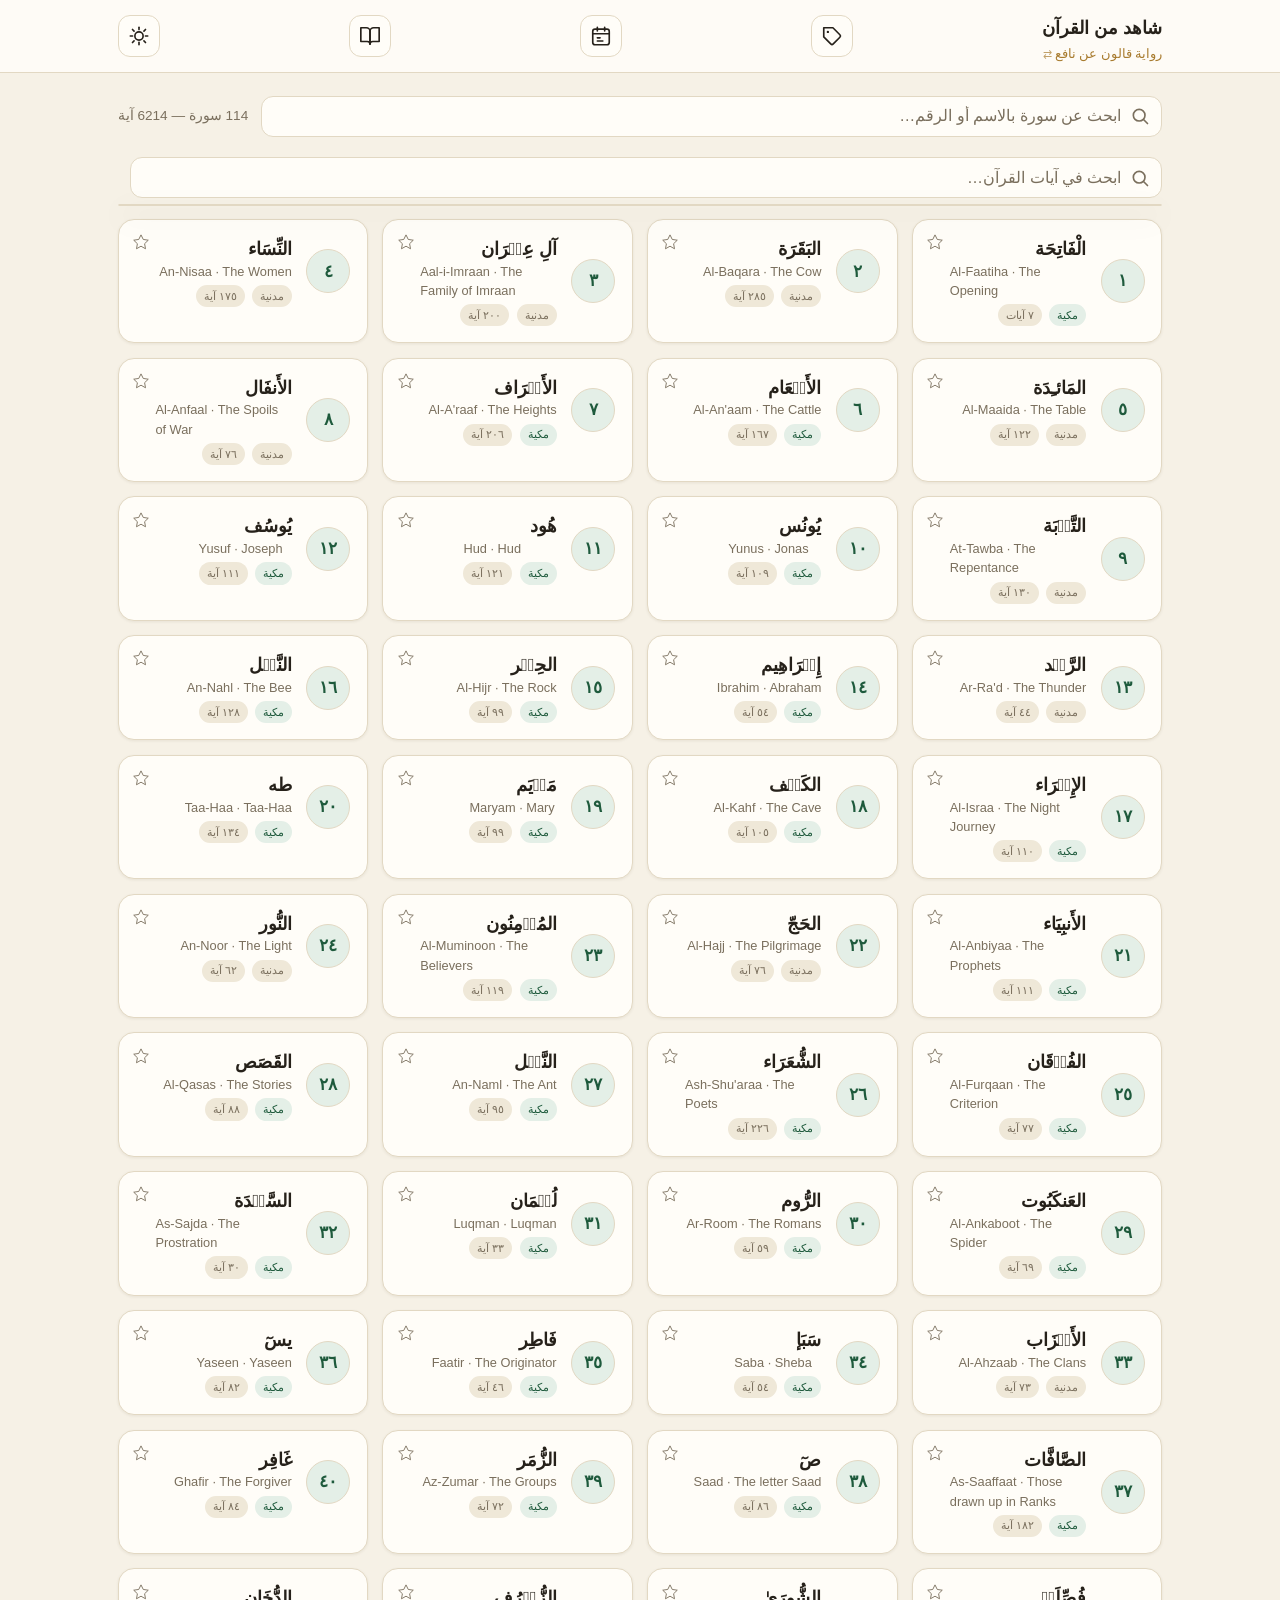
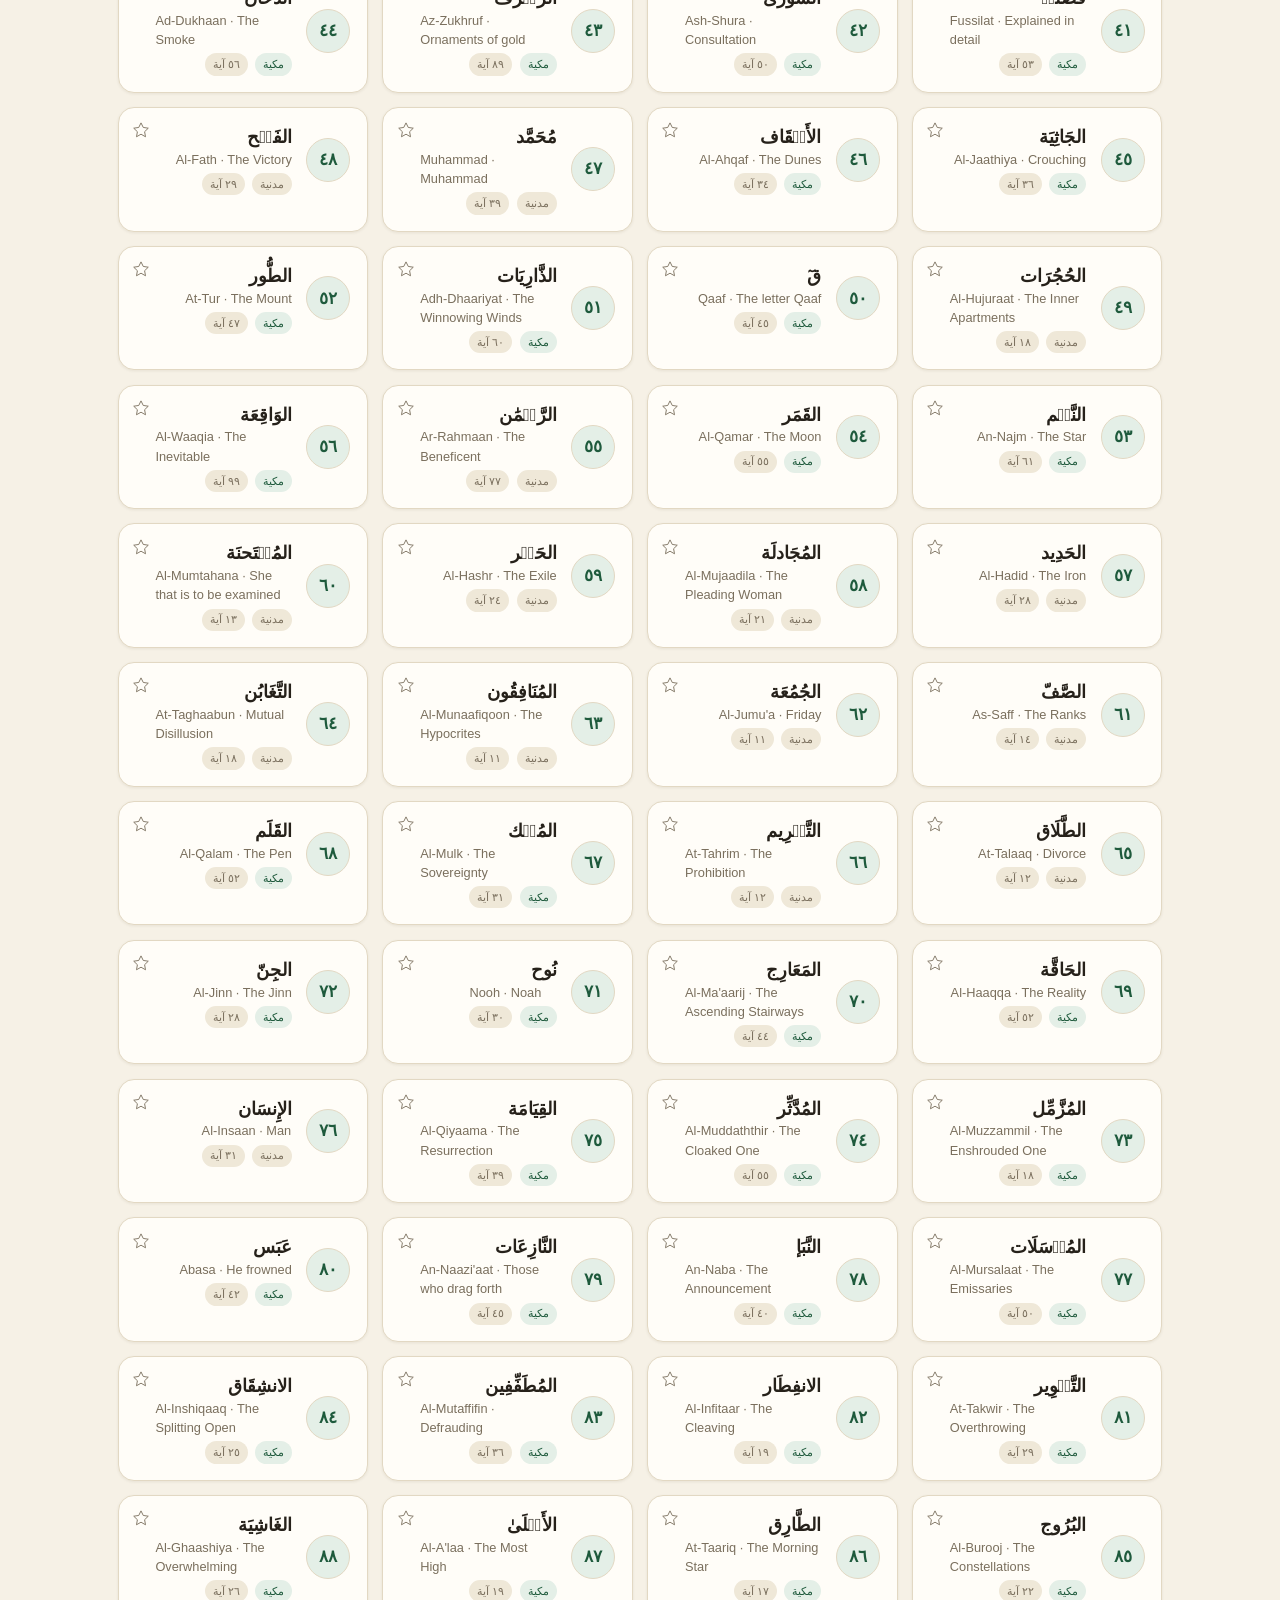
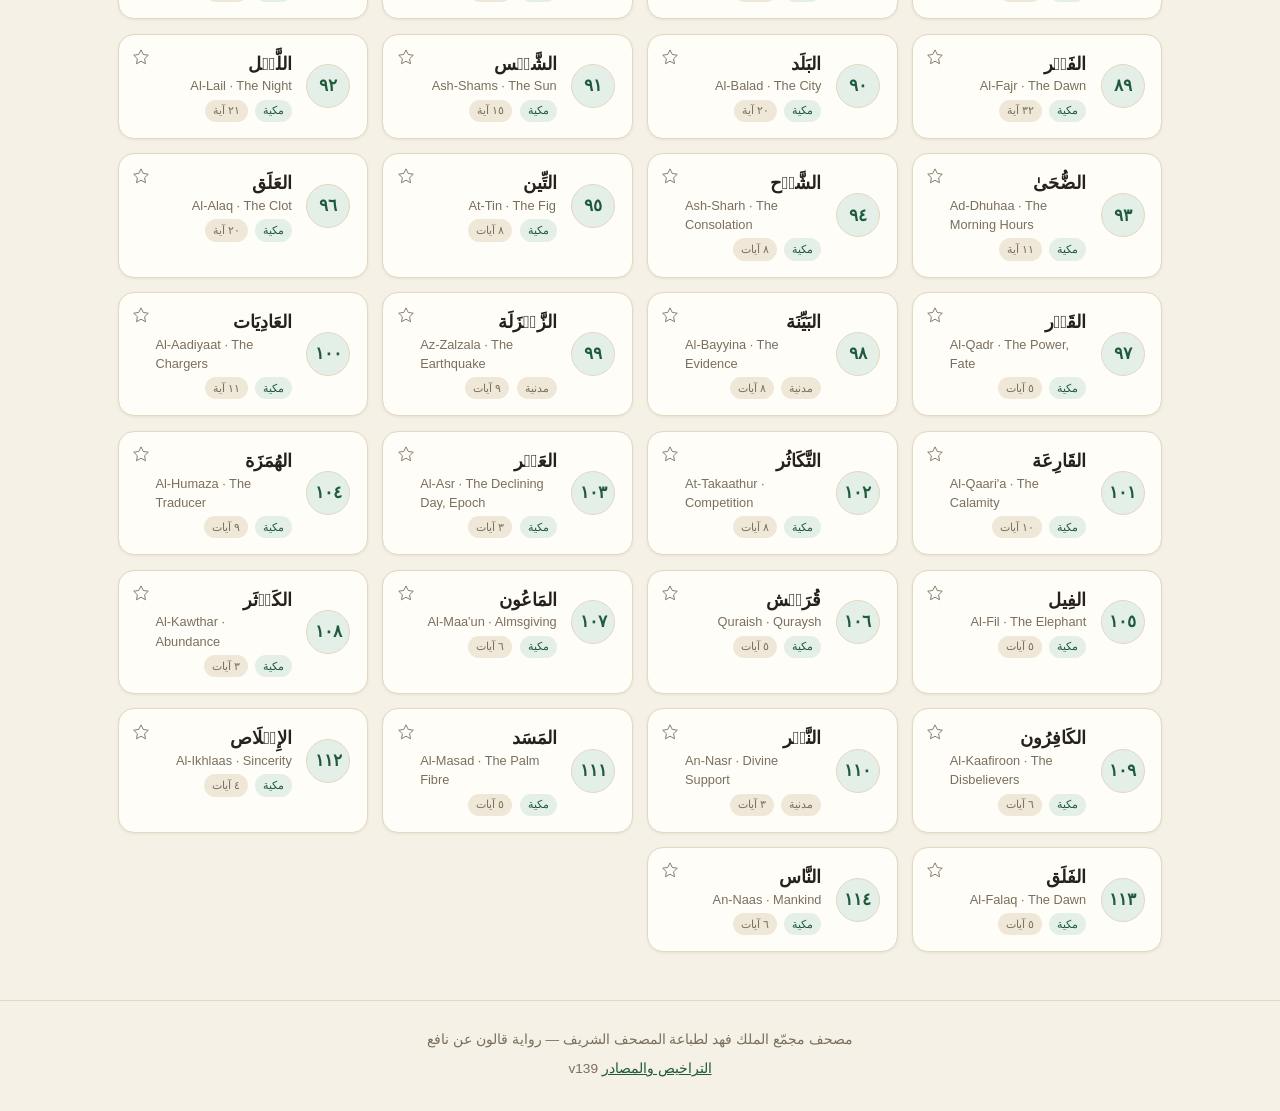
==== index.html @ 3991c126 "fix: scrollspy holds the deep-linked ayah in the URL until the first user scroll (inline verse flow " ====
<!DOCTYPE html>
<html lang="ar" dir="rtl">
<head>
  <meta charset="UTF-8">
  <meta name="viewport" content="width=device-width, initial-scale=1, maximum-scale=1, user-scalable=no">
  <meta name="description" content="شاهد من القرآن — مصحف كامل برواية قالون عن نافع مع نظام الوسوم والآيات">
  <title>شاهد من القرآن — رواية قالون عن نافع</title>
  <meta name="theme-color" content="#1e5a3c">
  <meta name="mobile-web-app-capable" content="yes">
  <meta name="apple-mobile-web-app-capable" content="yes">
  <meta name="apple-mobile-web-app-status-bar-style" content="default">
  <meta name="apple-mobile-web-app-title" content="شاهد من القرآن">
  <link rel="manifest" href="manifest.webmanifest">
  <link rel="stylesheet" href="styles.css">
  <link rel="icon" type="image/png" sizes="192x192" href="icons/icon-192.png">
  <link rel="apple-touch-icon" href="icons/apple-touch-icon.png">
</head>
<body>

  <div id="loader" class="loader" role="status" aria-live="polite">
    <div class="loader-istiaadha" id="loaderIstiaadha" dir="rtl"></div>
    <div class="loader-caption">تُحمَّل البيانات…</div>
  </div>

  <script>
    (function () {
      var TEXT = 'أَعُوذُ بِاللَّهِ مِنَ الشَّيْطَانِ الرَّجِيمِ';
      var loader = document.getElementById('loader');
      var istiaadha = document.getElementById('loaderIstiaadha');
      var letters = [];
      var done = false;

      var chars;
      try {
        var seg = new Intl.Segmenter('ar', { granularity: 'grapheme' });
        chars = Array.from(seg.segment(TEXT), function (s) { return s.segment; });
      } catch (e) {
        chars = Array.from(TEXT);
      }

      chars.forEach(function (ch) {
        if (ch.trim() === '') {
          istiaadha.appendChild(document.createTextNode(' '));
          return;
        }
        var span = document.createElement('span');
        span.className = 'istiaadha-letter';
        span.textContent = ch;
        istiaadha.appendChild(span);
        letters.push(span);
      });

      window.__quranLoader = {
        progress: function (frac) {
          if (done) return;
          var n = Math.round(Math.max(0, Math.min(1, frac)) * letters.length);
          for (var i = 0; i < letters.length; i++) {
            letters[i].classList.toggle('lit', i < n);
          }
        },
        done: function () {
          if (done) return;
          done = true;
          letters.forEach(function (l) { l.classList.add('lit'); });
          var caption = loader.querySelector('.loader-caption');
          if (caption) caption.textContent = '';
          loader.classList.add('loader-ready');
          setTimeout(function () {
            if (loader.parentNode) loader.parentNode.removeChild(loader);
          }, 900);
        }
      };
    })();
  </script>

  <header class="app-header">
    <div class="header-inner">
      <div class="brand">
        <a class="brand-title" href="#/">شاهد من القرآن</a>
        <button type="button" class="brand-sub" id="riwayaToggle" title="تبديل الرواية (قالون / حفص)" aria-label="تبديل الرواية">رواية قالون عن نافع</button>
      </div>
      <a class="header-reading" id="headerReading" href="#/" hidden></a>
      <a class="icon-btn" href="#/tags" aria-label="الوسوم" title="الوسوم">
        <svg viewBox="0 0 24 24" width="22" height="22" fill="none" stroke="currentColor" stroke-width="1.8" stroke-linecap="round" stroke-linejoin="round">
          <path d="M20.6 13.4 13.4 20.6a2 2 0 0 1-2.8 0L3 13V3h10l7.6 7.6a2 2 0 0 1 0 2.8Z"/>
          <circle cx="7.5" cy="7.5" r="1.3" fill="currentColor" stroke="none"/>
        </svg>
      </a>
      <a class="icon-btn plans-icon-btn" href="#/plans" aria-label="الخطط" title="الخطط">
        <svg viewBox="0 0 24 24" width="22" height="22" fill="none" stroke="currentColor" stroke-width="1.8" stroke-linecap="round" stroke-linejoin="round">
          <rect x="3" y="4.5" width="18" height="17" rx="2.5"/>
          <path d="M8 2.5v4M16 2.5v4M3 9.5h18"/>
          <path d="M8 14h3M8 17.5h6"/>
        </svg>
        <span class="plans-badge" id="plansBadge" hidden></span>
      </a>
      <a class="icon-btn" href="#/memorize" aria-label="الحفظ" title="الحفظ">
        <svg viewBox="0 0 24 24" width="22" height="22" fill="none" stroke="currentColor" stroke-width="1.8" stroke-linecap="round" stroke-linejoin="round">
          <path d="M2 3h6a4 4 0 0 1 4 4v14a3 3 0 0 0-3-3H2z"/>
          <path d="M22 3h-6a4 4 0 0 0-4 4v14a3 3 0 0 1 3-3h7z"/>
        </svg>
      </a>
      <button id="themeToggle" class="icon-btn" type="button" aria-label="تبديل المظهر" title="تبديل المظهر">
        <svg class="icon-sun" viewBox="0 0 24 24" width="22" height="22" aria-hidden="true">
          <circle cx="12" cy="12" r="4.5" fill="none" stroke="currentColor" stroke-width="1.8"/>
          <g stroke="currentColor" stroke-width="1.8" stroke-linecap="round">
            <line x1="12" y1="2.5" x2="12" y2="5"/><line x1="12" y1="19" x2="12" y2="21.5"/>
            <line x1="2.5" y1="12" x2="5" y2="12"/><line x1="19" y1="12" x2="21.5" y2="12"/>
            <line x1="4.9" y1="4.9" x2="6.6" y2="6.6"/><line x1="17.4" y1="17.4" x2="19.1" y2="19.1"/>
            <line x1="4.9" y1="19.1" x2="6.6" y2="17.4"/><line x1="17.4" y1="6.6" x2="19.1" y2="4.9"/>
          </g>
        </svg>
        <svg class="icon-moon" viewBox="0 0 24 24" width="22" height="22" aria-hidden="true">
          <path fill="currentColor" d="M21 12.8A9 9 0 1 1 11.2 3a7 7 0 0 0 9.8 9.8Z"/>
        </svg>
      </button>
    </div>
  </header>

  <main id="app" class="app-main"></main>

  <footer class="app-footer">
    <p>مصحف مجمّع الملك فهد لطباعة المصحف الشريف — رواية قالون عن نافع</p>
    <p><button type="button" id="licenseLink" class="license-link">التراخيص والمصادر</button> <span class="app-version" dir="ltr">v139</span></p>
  </footer>

  <script src="app.js"></script>
  <script>
    if ('serviceWorker' in navigator) {
      window.addEventListener('load', function () {
        navigator.serviceWorker.register('sw.js').catch(function () {});
      });
    }
  </script>
</body>
</html>
---- styles.css ----
@font-face {
  font-family: 'qpc-qaloun';
  src: url('fonts/uthmanic-qaloun-v21.woff2') format('woff2'),
       url('fonts/uthmanic-qaloun-v21.ttf') format('truetype');
  font-display: swap;
}

@font-face {
  font-family: 'qpc-hafs';
  src: url('fonts/uthmanic-hafs-v18.woff2') format('woff2'),
       url('fonts/uthmanic-hafs-v18.ttf') format('truetype');
  font-display: swap;
}

@font-face {
  font-family: 'rakkas-qayrawani';
  src: url('fonts/rakkas-v1.woff2') format('woff2'),
       url('fonts/rakkas-v1.ttf') format('truetype');
  font-display: swap;
}

:root {
  --bg: #f6f1e6;
  --surface: #fffdf8;
  --surface-2: #efe8d8;
  --text: #26211a;
  --text-muted: #7a6f5d;
  --accent: #1e5a3c;
  --accent-soft: #e4efe7;
  --gold: #a87b2f;
  --border: #e2d8c3;
  --shadow: 0 1px 3px rgba(60, 45, 15, 0.08);
  --shadow-lg: 0 10px 30px rgba(60, 45, 15, 0.12);
  --danger: #c0392b;
  --danger-strong: #b3312c;
  --warning: #e67e22;
  --on-accent: #fff;
  --header-bg: rgba(255, 253, 248, 0.86);
}

html.dark {
  --bg: #16191d;
  --surface: #20242a;
  --surface-2: #262b32;
  --text: #e9e4d8;
  --text-muted: #9a917f;
  --accent: #7fbf9d;
  --accent-soft: #21382c;
  --gold: #d4a54a;
  --border: #333a42;
  --shadow: 0 1px 3px rgba(0, 0, 0, 0.35);
  --shadow-lg: 0 10px 30px rgba(0, 0, 0, 0.45);
  --header-bg: rgba(22, 25, 29, 0.86);
}

* { box-sizing: border-box; }

html, body { margin: 0; padding: 0; touch-action: pan-x pan-y; }

body {
  font-family: "Geeza Pro", "Noto Naskh Arabic", "Noto Sans Arabic", "Segoe UI", Tahoma, Arial, sans-serif;
  background: var(--bg);
  color: var(--text);
  line-height: 1.9;
  transition: background 0.25s ease, color 0.25s ease;
}

/* ---------- header ---------- */

.app-header {
  position: sticky;
  top: 0;
  z-index: 50;
  background: var(--header-bg);
  backdrop-filter: blur(10px);
  -webkit-backdrop-filter: blur(10px);
  border-bottom: 1px solid var(--border);
  /* scroll-direction auto-hide (app.js): transform/visibility only — the
     box stays in layout, so offsetHeight (→ --header-h, .verse
     scroll-margin, scrollspy thresholds) never changes while tucked away. */
  transition: transform 0.25s ease, visibility 0s 0s;
}
.app-header.header-hidden {
  transform: translateY(-100%);
  visibility: hidden;
  transition: transform 0.25s ease, visibility 0s 0.25s;
}

.header-inner {
  max-width: 1080px;
  margin: 0 auto;
  padding: 0.7rem 1.1rem;
  display: flex;
  align-items: center;
  justify-content: space-between;
  gap: 1rem;
}

.brand { display: flex; flex-direction: column; text-decoration: none; color: inherit; }

.header-reading {
  flex: 1;
  text-align: center;
  font-size: 0.92rem;
  font-weight: 700;
  color: var(--gold);
  text-decoration: none;
  white-space: nowrap;
  overflow: hidden;
  text-overflow: ellipsis;
  direction: rtl;
}
.header-reading[hidden] { display: none; }
.header-reading:hover { color: var(--accent); }
@media (max-width: 560px) {
  .header-reading { font-size: 0.78rem; }
}
.brand-title { font-size: 1.15rem; font-weight: 700; color: inherit; text-decoration: none; }
.brand-sub {
  font-size: 0.8rem;
  color: var(--gold);
  background: none;
  border: none;
  padding: 0;
  cursor: pointer;
  text-align: right;
}
.brand-sub:hover { color: var(--accent); }
.brand-sub::after { content: " ⇄"; font-size: 0.7rem; opacity: 0.7; }

.icon-btn {
  display: inline-flex;
  align-items: center;
  justify-content: center;
  width: 42px;
  height: 42px;
  border-radius: 12px;
  border: 1px solid var(--border);
  background: var(--surface);
  color: var(--text);
  cursor: pointer;
  transition: transform 0.15s ease, background 0.2s ease;
}
.icon-btn:hover { background: var(--surface-2); transform: translateY(-1px); }

.icon-moon { display: none; }
html.dark .icon-sun { display: none; }
html.dark .icon-moon { display: block; }

/* ---------- main ---------- */

.app-main { max-width: 1080px; margin: 0 auto; padding: 1.4rem 1.1rem 3rem; min-height: 70vh; }

/* ---------- index ---------- */

.index-toolbar {
  display: flex;
  flex-wrap: wrap;
  gap: 0.8rem;
  align-items: center;
  margin-bottom: 1.3rem;
}

.search-box {
  flex: 1 1 280px;
  position: relative;
}
.search-box svg {
  position: absolute;
  right: 12px;
  top: 50%;
  transform: translateY(-50%);
  color: var(--text-muted);
  pointer-events: none;
}
.search-box input {
  width: 100%;
  padding: 0.65rem 2.5rem 0.65rem 1rem;
  border-radius: 12px;
  border: 1px solid var(--border);
  background: var(--surface);
  color: var(--text);
  font-family: inherit;
  font-size: 1rem;
  outline: none;
  transition: border-color 0.2s ease, box-shadow 0.2s ease;
}
.search-box input:focus { border-color: var(--accent); box-shadow: 0 0 0 3px var(--accent-soft); }
.search-box input::placeholder { color: var(--text-muted); }

.index-stats { font-size: 0.85rem; color: var(--text-muted); white-space: nowrap; }

.ayah-search-wrap { position: relative; margin-bottom: 1.3rem; }
.ayah-search-wrap .index-toolbar { margin-bottom: 0; }

.ayah-results-popup {
  position: absolute;
  top: calc(100% + 6px);
  left: 0;
  right: 0;
  z-index: 50;
  background: var(--surface);
  border: 1px solid var(--border);
  border-radius: 14px;
  box-shadow: 0 10px 30px rgba(0, 0, 0, 0.22);
  overflow: hidden;
}
.ayah-results-head {
  display: flex;
  justify-content: space-between;
  align-items: center;
  gap: 0.5rem;
  padding: 0.6rem 0.9rem;
  border-bottom: 1px solid var(--border);
  font-weight: 600;
  color: var(--text);
}
.ayah-results-close {
  border: none;
  background: transparent;
  color: var(--text-muted);
  font-size: 1rem;
  line-height: 1;
  cursor: pointer;
  padding: 0.2rem 0.45rem;
  border-radius: 8px;
}
.ayah-results-close:hover { background: var(--accent-soft); color: var(--text); }
.ayah-results-body { max-height: 55vh; overflow-y: auto; padding: 0.6rem; }
.ayah-results-popup .tayah-list { margin-bottom: 0; }
.ayah-results-popup .hint-box { margin: 0.6rem; }
.ayah-results-popup .empty-state { margin: 0.6rem; }

.continue-banner {
  display: block;
  margin-bottom: 1.2rem;
  padding: 0.85rem 1.1rem;
  border-radius: 14px;
  background: var(--accent-soft);
  border: 1px solid var(--border);
  color: var(--text);
  text-decoration: none;
  font-size: 1rem;
}
.continue-banner strong { color: var(--accent); }
.continue-ayah {
  color: var(--text-muted);
  font-size: 0.9rem;
  font-weight: 600;
  margin-right: 0.5rem;
}

.surah-grid {
  display: grid;
  grid-template-columns: repeat(auto-fill, minmax(230px, 1fr));
  gap: 0.9rem;
}

.surah-card {
  position: relative;
  padding: 0;
  overflow: hidden;
  background: var(--surface);
  border: 1px solid var(--border);
  border-radius: 16px;
  text-decoration: none;
  color: inherit;
  box-shadow: var(--shadow);
  transition: transform 0.15s ease, box-shadow 0.2s ease, border-color 0.2s ease;
}
.surah-card:hover {
  transform: translateY(-3px);
  box-shadow: var(--shadow-lg);
  border-color: var(--accent);
}

.surah-card-anchor {
  display: flex;
  align-items: center;
  gap: 0.9rem;
  padding: 1rem 1.05rem;
  padding-inline-end: 2.3rem;
  color: inherit;
  text-decoration: none;
  min-width: 0;
}

.surah-star {
  position: absolute;
  top: 0.45rem;
  left: 0.45rem;
  z-index: 2;
  display: inline-flex;
  align-items: center;
  justify-content: center;
  width: 30px;
  height: 30px;
  border: none;
  background: transparent;
  border-radius: 50%;
  color: var(--text-muted);
  cursor: pointer;
  transition: color 0.15s ease, background 0.15s ease, transform 0.15s ease;
}
.surah-star:hover {
  background: var(--accent-soft);
  color: var(--accent);
  transform: scale(1.12);
}
.surah-star svg {
  fill: none;
  stroke: currentColor;
  stroke-width: 1.2;
  stroke-linejoin: round;
}
.surah-star.is-intended { color: var(--accent); }
.surah-star.is-intended svg {
  fill: var(--accent);
  stroke: var(--accent);
}

.intended-strip-wrap { margin-bottom: 1.2rem; }
.intended-strip {
  display: flex;
  align-items: center;
  gap: 0.5rem;
  flex-wrap: wrap;
  padding: 0.7rem 0.9rem;
  background: var(--accent-soft);
  border: 1px solid var(--border);
  border-radius: 14px;
}
.intended-label {
  font-weight: 700;
  color: var(--accent);
  font-size: 0.9rem;
}
.intended-chip {
  display: inline-flex;
  align-items: center;
  gap: 0.25rem;
  background: var(--surface);
  border: 1px solid var(--border);
  border-radius: 999px;
  padding: 0.15rem 0.6rem;
}
.intended-chip-link {
  color: var(--text);
  text-decoration: none;
  font-size: 0.85rem;
  font-weight: 600;
}
.intended-chip-link:hover { color: var(--accent); }
.intended-chip-remove {
  border: none;
  background: transparent;
  color: var(--text-muted);
  cursor: pointer;
  font-size: 0.75rem;
  line-height: 1;
  padding: 0;
  width: 20px;
  height: 20px;
  border-radius: 50%;
}
.intended-chip-remove:hover { background: var(--surface-2); color: var(--accent); }
.intended-clear {
  margin-inline-start: auto;
  border: 1px solid var(--border);
  background: var(--surface);
  color: var(--text-muted);
  cursor: pointer;
  border-radius: 999px;
  padding: 0.3rem 0.85rem;
  font-size: 0.8rem;
  font-weight: 600;
}
.intended-clear:hover { color: var(--danger-strong); border-color: var(--danger-strong); }

.surah-num {
  flex: 0 0 auto;
  width: 44px;
  height: 44px;
  border-radius: 50%;
  display: inline-flex;
  align-items: center;
  justify-content: center;
  background: var(--accent-soft);
  color: var(--accent);
  font-size: 1.05rem;
  font-weight: 700;
  border: 1px solid var(--border);
}

.surah-info { display: flex; flex-direction: column; min-width: 0; }
.surah-name { font-size: 1.15rem; font-weight: 700; line-height: 1.4; }
.surah-sub { font-size: 0.8rem; color: var(--text-muted); line-height: 1.5; }
.surah-meta { display: flex; gap: 0.45rem; margin-top: 0.25rem; flex-wrap: wrap; }
.tag {
  font-size: 0.68rem;
  padding: 0.05rem 0.5rem;
  border-radius: 999px;
  background: var(--surface-2);
  color: var(--text-muted);
  white-space: nowrap;
}
.tag.type-Meccan { background: var(--accent-soft); color: var(--accent); }

.empty-state {
  text-align: center;
  padding: 3rem 1rem;
  color: var(--text-muted);
}

/* ---------- reader ---------- */

.reader-head {
  margin-bottom: 1.4rem;
  padding-bottom: 1.2rem;
  border-bottom: 1px solid var(--border);
  text-align: center;
}
.reader-title { font-size: 2.1rem; font-weight: 700; margin: 0 0 0.3rem; }
.reader-sub { color: var(--text-muted); font-size: 0.95rem; }
.reader-meta { display: inline-flex; gap: 0.6rem; margin-top: 0.6rem; flex-wrap: wrap; justify-content: center; }

.reader-toolbar {
  display: flex;
  flex-wrap: wrap;
  align-items: center;
  justify-content: space-between;
  gap: 0.8rem;
  margin-bottom: 1.4rem;
}

.nav-pills { display: flex; gap: 0.5rem; }
.pill {
  display: inline-flex;
  align-items: center;
  gap: 0.45rem;
  padding: 0.45rem 0.9rem;
  border-radius: 999px;
  border: 1px solid var(--border);
  background: var(--surface);
  color: var(--text);
  text-decoration: none;
  font-size: 0.9rem;
  cursor: pointer;
  transition: background 0.2s ease, border-color 0.2s ease;
}
.pill:hover { background: var(--surface-2); border-color: var(--accent); }
.pill[disabled] { opacity: 0.4; pointer-events: none; }

.tags-io { display: flex; gap: 0.5rem; }
.io-btn {
  border: 1px solid var(--border);
  border-radius: 999px;
  background: var(--surface);
  color: var(--text);
  font: inherit;
  font-size: 0.9rem;
  padding: 0.45rem 0.9rem;
  cursor: pointer;
  transition: background 0.2s ease, border-color 0.2s ease;
}
.io-btn:hover { background: var(--surface-2); border-color: var(--accent); }
.io-btn[data-io="export"] { color: var(--accent); }

.font-size-ctl {
  display: inline-flex;
  align-items: center;
  gap: 0.45rem;
  padding: 0.3rem 0.5rem;
  border-radius: 999px;
  border: 1px solid var(--border);
  background: var(--surface);
}
.font-size-ctl button {
  width: 30px;
  height: 30px;
  border: none;
  background: transparent;
  color: var(--accent);
  font-size: 1.15rem;
  font-weight: 700;
  cursor: pointer;
  border-radius: 50%;
  font-family: inherit;
}
.font-size-ctl button:hover { background: var(--surface-2); }
.font-size-val { min-width: 2.6rem; text-align: center; font-size: 0.8rem; color: var(--text-muted); }

.bismillah {
  text-align: center;
  font-family: 'qpc-qaloun', "Geeza Pro", "Noto Naskh Arabic", "Noto Sans Arabic", "Segoe UI", Tahoma, Arial, sans-serif;
  font-size: calc(var(--fs, 32px) * 0.8);
  color: var(--gold);
  margin: 0 0 1.4rem;
}

.mushaf-text {
  font-family: 'qpc-qaloun', "Geeza Pro", "Noto Naskh Arabic", "Noto Sans Arabic", "Segoe UI", Tahoma, Arial, sans-serif;
  font-size: var(--fs, 32px);
  line-height: 2.15;
  text-align: justify;
  direction: rtl;
  color: var(--text);
  overflow-wrap: break-word;
  user-select: none;
  touch-action: pan-x pan-y;
}

html[data-riwaya="hafs"] .bismillah,
html[data-riwaya="hafs"] .mushaf-text {
  font-family: 'qpc-hafs', "Geeza Pro", "Noto Naskh Arabic", "Noto Sans Arabic", "Segoe UI", Tahoma, Arial, sans-serif;
}

.verse { white-space: normal; }

/* Keep the ayah number glued to its verse with a REAL non-breaking space
   text node (U+00A0) between .verse-text and .ayah-num (see renderVerse).
   A CSS ::after pseudo NBSP did NOT glue: browsers may allow a break
   between a pseudo/anonymous inline and the following atomic .ayah-num,
   so the number wrapped alone (repro at Hud 11:63, 42px). INVARIANT:
   .ayah-num must immediately follow .verse-text (glued by that NBSP node)
   with no intervening atomic boxes — those reintroduce break
   opportunities. UI annotations go after the number. */

/* Surah search mode: one ayah per line (finder list) instead of continuous mushaf flow. */
.mushaf-text.mushaf-searching { text-align: right; }
.mushaf-text.mushaf-searching .verse {
  display: block;
  padding: 0.45rem 0.8rem;
  margin-bottom: 0.5rem;
  border: 1px solid var(--border);
  border-radius: 12px;
  background: var(--surface);
  line-height: 2;
}

.ayah-num {
  display: inline;
  vertical-align: middle;
  margin: 0 0.22em;
  padding: 0.26em 0.32em;
  font-size: 0.52em;
  font-family: "Geeza Pro", "Noto Sans Arabic", "Segoe UI", Tahoma, sans-serif;
  font-weight: 700;
  color: var(--gold);
  border: 1px solid var(--gold);
  border-radius: 50%;
  line-height: 1;
  position: relative;
  top: -0.15em;
  /* Must stay a plain INLINE box: display:inline-flex/inline-block make the
     number an atomic inline, which the line-breaker may split before even
     when the preceding characters are non-breaking — orphaning the number
     on its own line (repro: Hud 11:63, qaloon, 42px). padding + line-height
     emulate the circular badge since width/height are inert on inline. */
}

.ayah-num.plan-end {
  background: var(--accent);
  border-color: var(--accent);
  color: var(--surface);
  box-shadow: 0 0 0 2px var(--surface), 0 0 0 4px var(--accent);
}

/* Ahzab division markers (juz/hizb/half/quarter/eighth): small inline pills
   in the verse flow, mushaf-style. Injected asynchronously after render. */
.ahzab-mark {
  display: inline-block;
  vertical-align: middle;
  white-space: nowrap;
  font-size: 0.52em;
  font-weight: 700;
  font-family: "Geeza Pro", "Noto Sans Arabic", "Segoe UI", Tahoma, sans-serif;
  color: var(--gold);
  border: 1px solid var(--gold);
  border-radius: 999px;
  padding: 0.05em 0.55em;
  margin: 0 0.35em;
  opacity: 0.92;
}
.ahzab-juz {
  background: var(--gold);
  color: var(--surface);
}

/* Marker + verse-first-word travel as one unbreakable unit, so a division
   marker never dangles alone at a line end (it wraps together with the
   word to the next line's start, attached to its verse). */
.verse-head { white-space: nowrap; }

.surah-divider {
  text-align: center;
  margin: 2rem 0;
  color: var(--gold);
  font-size: 1.3rem;
}

.reader-nav {
  display: flex;
  justify-content: space-between;
  gap: 1rem;
  margin-top: 2.4rem;
  padding-top: 1.4rem;
  border-top: 1px solid var(--border);
}
.nav-block {
  flex: 1;
  max-width: 46%;
}
.nav-block.next { text-align: left; }
.nav-block.prev { text-align: right; }
.nav-block a {
  display: inline-flex;
  flex-direction: column;
  gap: 0.1rem;
  padding: 0.7rem 1.1rem;
  border-radius: 14px;
  border: 1px solid var(--border);
  background: var(--surface);
  color: var(--text);
  text-decoration: none;
  box-shadow: var(--shadow);
  transition: transform 0.15s ease, border-color 0.2s ease;
}
.nav-block a:hover { transform: translateY(-2px); border-color: var(--accent); }
.nav-label { font-size: 0.75rem; color: var(--text-muted); }
.nav-name { font-size: 1.1rem; font-weight: 700; }

.reader-progress {
  width: 100%;
  height: 3px;
  background: var(--border);
  border-radius: 999px;
  margin-top: 0.8rem;
  overflow: hidden;
}
.reader-progress > div {
  height: 100%;
  background: var(--accent);
  border-radius: 999px;
}

/* ---------- footer ---------- */

.app-footer {
  text-align: center;
  padding: 1.6rem 1rem;
  color: var(--text-muted);
  font-size: 0.85rem;
  border-top: 1px solid var(--border);
}
.app-footer p { margin: 0; }
.app-footer .license-link {
  background: none; border: none; padding: 0.2rem 0;
  color: var(--accent); font: inherit; font-size: 0.85rem;
  text-decoration: underline; cursor: pointer;
}
.app-footer .license-link:hover { color: var(--accent-strong, var(--accent)); }

.licenses-modal { position: fixed; inset: 0; z-index: 300; display: flex; align-items: center; justify-content: center; }
.licenses-overlay { position: absolute; inset: 0; background: rgba(0, 0, 0, 0.5); backdrop-filter: blur(2px); }
.licenses-panel {
  position: relative;
  width: min(580px, calc(100vw - 2rem));
  max-height: min(78vh, 640px);
  overflow-y: auto;
  background: var(--surface);
  border: 1px solid var(--border);
  border-radius: 16px;
  box-shadow: var(--shadow-lg);
  padding: 1.1rem 1.25rem;
  font-family: "Geeza Pro", "Noto Naskh Arabic", "Segoe UI", Tahoma, sans-serif;
  font-size: 0.95rem;
}
.licenses-head { display: flex; align-items: center; justify-content: space-between; margin-bottom: 0.8rem; }
.licenses-title { font-weight: 700; color: var(--accent); font-size: 1.05rem; }
.licenses-close {
  border: none; background: var(--surface-2); color: var(--text-muted);
  width: 1.8rem; height: 1.8rem; border-radius: 50%;
  font-size: 0.85rem; line-height: 1; cursor: pointer; flex-shrink: 0;
}
.licenses-close:hover { background: var(--surface-3, rgba(0,0,0,0.08)); color: var(--text); }
.licenses-section { margin-bottom: 1.1rem; }
.licenses-section:last-child { margin-bottom: 0; }
.licenses-section h3 { font-size: 0.95rem; color: var(--accent); margin: 0 0 0.4rem; }
.licenses-section ul { margin: 0; padding-inline-start: 1.3rem; }
.licenses-section li { font-size: 0.9rem; line-height: 2; color: var(--text); }
.licenses-section a { color: var(--accent); text-decoration: underline; word-break: break-word; }
.licenses-section code {
  background: var(--surface-2); padding: 0.05rem 0.35rem; border-radius: 4px;
  font-size: 0.85em; direction: ltr; unicode-bidi: embed;
}

/* ---------- responsive ---------- */

@media (max-width: 560px) {
  .reader-title { font-size: 1.6rem; }
  .nav-block { max-width: 100%; }
  .reader-nav { flex-direction: column; }
  .nav-block.next, .nav-block.prev { text-align: right; }
}

/* ---------- tagging ---------- */

.verse {
  position: relative;
  /* must clear the sticky .app-header (measured into --header-h at boot,
     on resize and before every deep-link scroll) */
  scroll-margin-top: calc(var(--header-h, 76px) + 10px);
}

.tag-btn {
  display: inline-flex;
  align-items: center;
  justify-content: center;
  width: 1.25em;
  height: 1.25em;
  margin: 0 0.18em;
  padding: 0;
  font-size: 0.5em;
  vertical-align: middle;
  position: relative;
  top: -0.18em;
  border: 1px solid var(--border);
  border-radius: 50%;
  background: var(--surface);
  color: var(--text-muted);
  cursor: pointer;
  opacity: 0;
  transition: opacity 0.15s ease, color 0.15s ease, background 0.15s ease;
}
.verse:hover .tag-btn, .tag-btn:focus-visible { opacity: 1; }
.tag-btn:hover { background: var(--accent-soft); color: var(--accent); }
@media (hover: none) { .tag-btn { opacity: 0.55; } }

.verse-chips { margin: 0 0.12em; }

.tag-chip {
  display: inline-block;
  padding: 0.04em 0.55em;
  border-radius: 999px;
  background: var(--tagc, #888);
  color: var(--on-accent);
  font-size: 0.72em;
  line-height: 1.7;
  font-family: "Geeza Pro", "Noto Naskh Arabic", "Segoe UI", Tahoma, sans-serif;
  font-weight: 600;
  white-space: nowrap;
}
.verse-chips .tag-chip { font-size: 0.3em; position: relative; }
button.tag-chip { border: none; cursor: pointer; font-family: inherit; }
.verse-tag-chip { padding: 0.06em 0.6em; }
.verse-tag-chip.has-context { text-decoration: underline dotted; text-decoration-color: rgba(255,255,255,0.85); text-underline-offset: 3px; }
.verse-tag-chip.expanded { outline: 2px solid var(--accent); outline-offset: 1px; }
.tag-context-popup { min-width: 300px; max-width: 420px; }
.tag-context-popup-tags { display: flex; align-items: center; gap: 0.5rem; flex-wrap: wrap; margin-bottom: 0.55rem; }
.tag-context-popup-cat { font-size: 0.78rem; font-weight: 700; color: var(--text-muted); background: var(--surface-2); border: 1px solid var(--border); border-radius: 999px; padding: 0.1rem 0.6rem; }
.tag-context-popup-assoc { font-size: 0.82rem; font-weight: 600; color: var(--accent); margin-bottom: 0.55rem; line-height: 1.7; }
.tag-context-popup-page { color: var(--text-muted); margin-inline-start: 0.4rem; font-weight: 600; }
.tag-context-popup-chapter { color: var(--tagc, var(--accent)); margin-inline-start: 0.4rem; font-weight: 700; }
.tag-context-popup-para, .tag-context-popup-note {
  font-size: 0.9rem;
  line-height: 1.9;
  color: var(--text);
  background: var(--surface-2);
  border: 1px solid var(--border);
  border-inline-start: 4px solid var(--tagc, var(--accent));
  border-radius: 8px;
  padding: 0.6rem 0.75rem;
  margin-bottom: 0.6rem;
  direction: rtl;
  max-height: 220px;
  overflow-y: auto;
}
.tag-context-popup-empty { font-size: 0.85rem; color: var(--text-muted); text-align: center; padding: 0.6rem 0; margin-bottom: 0.4rem; }
.tag-context-popup-video {
  font-size: 0.85rem;
  line-height: 1.7;
  background: var(--surface-2);
  border: 1px solid var(--border);
  border-inline-start: 4px solid var(--tagc, var(--accent));
  border-radius: 8px;
  padding: 0.55rem 0.75rem;
  margin-bottom: 0.6rem;
}
.tag-context-popup-video a { color: var(--accent); font-weight: 600; text-decoration: none; }
.tag-context-popup-video a:hover { text-decoration: underline; }
.tag-context-popup-video .tag-context-popup-duration { display: block; color: var(--text-muted); font-size: 0.78rem; margin-top: 0.25rem; }
.tag-context-popup-close {
  display: block; width: 100%;
  border: 1px solid var(--border); border-radius: 8px;
  background: var(--surface-2); color: var(--text);
  font: inherit; font-size: 0.85rem; font-weight: 600;
  padding: 0.4rem; cursor: pointer;
}
.tag-context-popup-close:hover { border-color: var(--accent); color: var(--accent); }
.tag-context-popup-rel {
  display: flex; align-items: center; gap: 0.4rem; flex-wrap: wrap;
  font-size: 0.85rem; line-height: 1.7; color: var(--text);
  background: var(--surface-2);
  border: 1px solid var(--border);
  border-inline-start: 4px solid var(--tagc, var(--accent));
  border-radius: 8px;
  padding: 0.45rem 0.7rem;
  margin-bottom: 0.5rem;
  direction: rtl;
}
.tag-context-popup-rel-label { font-weight: 700; color: var(--accent); }
.tag-context-editor-edit {
  display: block; width: 100%;
  border: 1px solid var(--border); border-radius: 8px;
  background: var(--surface); color: var(--accent);
  font: inherit; font-size: 0.85rem; font-weight: 600;
  padding: 0.4rem; cursor: pointer;
  margin-bottom: 0.5rem;
}
.tag-context-editor-edit:hover { border-color: var(--accent); background: var(--surface-2); }
.tag-context-editor { min-width: 320px; max-width: 440px; }
.tag-context-editor-title, .lab-edge-title { font-weight: 700; margin-bottom: 0.6rem; color: var(--accent); font-size: 0.9rem; }
.tag-context-editor-field { display: flex; flex-direction: column; gap: 0.3rem; margin-bottom: 0.6rem; }
.tag-context-editor-label { font-size: 0.78rem; font-weight: 700; color: var(--text-muted); }
.tag-context-editor select,
.tag-context-editor textarea {
  border: 1px solid var(--border); border-radius: 8px;
  background: var(--bg); color: var(--text);
  font-family: inherit; font-size: 0.85rem;
  outline: none; padding: 0.45rem 0.6rem;
}
.tag-context-editor select:focus, .tag-context-editor textarea:focus { border-color: var(--accent); }
.tag-context-editor textarea { resize: vertical; direction: rtl; line-height: 1.7; }
.tag-context-editor-actions { display: flex; gap: 0.4rem; margin-top: 0.4rem; }
.tag-context-editor-actions button, .lab-edge-actions button {
  flex: 1;
  border: 1px solid var(--border); border-radius: 8px;
  background: var(--surface-2); color: var(--text);
  font: inherit; font-size: 0.85rem; font-weight: 600;
  padding: 0.42rem; cursor: pointer;
}
.tag-context-editor-actions button:hover, .lab-edge-actions button:hover { border-color: var(--accent); }
.tag-context-editor-actions .tag-context-editor-save { background: var(--accent); border-color: var(--accent); color: var(--surface); }
.tag-context-editor-actions .tag-context-editor-clear:hover { border-color: var(--danger); color: var(--danger); }
.verse-chips .tag-chip[data-cat]:hover::after {
  content: attr(data-cat);
  position: absolute;
  bottom: calc(100% + 7px);
  left: 50%;
  transform: translateX(-50%);
  background: var(--surface);
  color: var(--text);
  border: 1px solid var(--border);
  border-radius: 8px;
  padding: 0.22rem 0.6rem;
  font-size: 0.85rem;
  font-family: "Geeza Pro", "Noto Naskh Arabic", "Segoe UI", Tahoma, sans-serif;
  font-weight: 600;
  line-height: 1.4;
  white-space: nowrap;
  direction: rtl;
  box-shadow: var(--shadow);
  pointer-events: none;
  z-index: 5;
}

.reader-options {
  display: flex;
  justify-content: center;
  align-items: center;
  gap: 0.5rem;
  margin-bottom: 1.2rem;
  flex-wrap: wrap;
}

.surah-search { flex: 1 1 260px; max-width: 420px; }
.surah-search-count {
  position: absolute;
  left: 12px;
  top: 50%;
  transform: translateY(-50%);
  font-size: 0.8rem;
  color: var(--text-muted);
  pointer-events: none;
}

.verse-hidden { display: none !important; }

/* Emphasized ayahs (ayah-number menu toggle, persisted). */
.verse-emph {
  background: rgba(168, 123, 47, 0.14);
  border-radius: 8px;
  outline: 1px solid rgba(168, 123, 47, 0.5);
  outline-offset: 2px;
}
html.dark .verse-emph { background: rgba(233, 192, 101, 0.13); outline: 1px solid rgba(233, 192, 101, 0.5); }

/* Tiny ayah-number menu (play / copy / emphasize). */
.ayah-menu {
  position: absolute;
  z-index: 1200;
  display: flex;
  flex-direction: row;
  gap: 0.2rem;
  padding: 0.35rem;
  background: var(--surface);
  border: 1px solid var(--border);
  border-radius: 12px;
  box-shadow: var(--shadow-lg);
}
.ayah-menu button {
  display: flex;
  align-items: center;
  justify-content: center;
  min-width: 2.6rem;
  padding: 0.45rem 0.55rem;
  background: none;
  border: 0;
  border-radius: 8px;
  font-size: 1.25rem;
  line-height: 1;
  cursor: pointer;
}
.ayah-menu button:hover { background: var(--surface-2); }
/* The emphasize star is an inline SVG in currentColor: gold keeps the
   outline star visible on the dark surface (the old monochrome ☆ glyph
   painted near-black on dark mode). Filled state = ayah emphasized. */
.ayah-menu button[data-act="emph"] { color: var(--gold); }

.flash { animation: ayahFlash 2s ease; }
@keyframes ayahFlash {
  0%, 100% { background: transparent; }
  25%, 70% { background: var(--accent-soft); }
}

/* ---------- tag menu popover ---------- */

.tag-menu {
  position: absolute;
  z-index: 200;
  min-width: 250px;
  max-width: 320px;
  background: var(--surface);
  border: 1px solid var(--border);
  border-radius: 14px;
  box-shadow: var(--shadow-lg);
  padding: 0.8rem;
  font-family: "Geeza Pro", "Noto Naskh Arabic", "Segoe UI", Tahoma, sans-serif;
  font-size: 0.95rem;
}
.tag-menu-title { font-weight: 700; margin-bottom: 0.5rem; color: var(--accent); font-size: 0.9rem; }
.tag-menu-search {
  display: flex; align-items: center; gap: 0.4rem;
  border: 1px solid var(--border); border-radius: 8px;
  background: var(--surface-2);
  padding: 0.35rem 0.55rem; margin-bottom: 0.5rem;
  color: var(--text-muted);
}
.tag-menu-search:focus-within { border-color: var(--accent); }
.tag-menu-search input {
  flex: 1; min-width: 0; border: none; outline: none;
  background: transparent; color: var(--text);
  font: inherit; font-size: 0.85rem;
}
.tag-menu-search input::placeholder { color: var(--text-muted); }
.tag-menu-list { display: flex; flex-direction: column; gap: 0.3rem; max-height: 210px; overflow-y: auto; margin-bottom: 0.6rem; }
.tag-menu-cat-group { margin-bottom: 0.15rem; }
.tag-menu-cat {
  display: flex; align-items: center; gap: 0.3rem;
  font-size: 0.75rem; font-weight: 700; color: var(--text-muted);
  margin: 0.2rem 0 0.1rem; padding: 0.25rem 0.3rem 0.15rem; cursor: pointer;
  border-radius: 6px; user-select: none;
}
.tag-menu-cat:hover { background: var(--surface-2); }
.tag-menu-cat-group:first-child .tag-menu-cat { margin-top: 0; }
.tag-menu-cat-check { display: flex; align-items: center; }
.tag-menu-cat-check input { accent-color: var(--accent); width: 1em; height: 1em; margin: 0; cursor: pointer; }
.tag-menu-cat .cat-arrow {
  display: inline-flex; align-items: center; justify-content: center;
  width: 1.25rem; height: 1.25rem; flex-shrink: 0;
  font-size: 0.8rem; line-height: 1; color: var(--text-muted);
  border-radius: 4px; cursor: pointer;
  transition: transform 0.15s ease, background 0.15s ease;
}
.tag-menu-cat .cat-arrow:hover { background: var(--surface-3, rgba(0,0,0,0.06)); }
.tag-menu-cat-group.collapsed .cat-arrow { transform: rotate(-90deg); }
.tag-menu-cat-group.collapsed .tag-menu-cat-body { display: none; }
.tag-menu-cat-body { display: flex; flex-direction: column; gap: 0.3rem; }
.tag-menu-row { display: flex; align-items: flex-start; gap: 0.35rem; cursor: pointer; padding: 0.3rem 0.4rem; border-radius: 8px; }
.tag-menu-row:hover { background: var(--surface-2); }
.tag-menu-row-main { display: flex; align-items: flex-start; gap: 0.5rem; flex: 1; min-width: 0; cursor: pointer; }
.tag-menu-row input { accent-color: var(--accent); width: 1em; height: 1em; margin: 0.15rem 0 0; cursor: pointer; }
.tag-menu-ctx {
  flex-shrink: 0;
  display: inline-flex; align-items: center; justify-content: center;
  width: 1.45rem; height: 1.45rem;
  border: 1px solid var(--border); border-radius: 7px;
  background: var(--surface-2); color: var(--text-muted);
  cursor: pointer; padding: 0;
  transition: color 0.15s ease, border-color 0.15s ease, background 0.15s ease;
}
.tag-menu-ctx[hidden] { display: none; }
.tag-menu-ctx:hover { color: var(--accent); border-color: var(--accent); background: var(--surface-3, rgba(0,0,0,0.06)); }
.tag-menu-row-body { display: flex; flex-direction: column; gap: 2px; min-width: 0; }
.tag-desc { font-size: 0.78rem; color: var(--text-muted); line-height: 1.35; }
.tag-menu-empty { color: var(--text-muted); font-size: 0.85rem; padding: 0.2rem 0; }
.tag-new { display: flex; flex-direction: column; gap: 0.4rem; }
.tag-new-row, .lab-edge-actions { display: flex; gap: 0.4rem; }
.tag-new input, .edit-name {
  flex: 1; min-width: 0;
  padding: 0.4rem 0.6rem;
  border-radius: 8px;
  border: 1px solid var(--border);
  background: var(--bg);
  color: var(--text);
  font-family: inherit;
  font-size: 0.9rem;
  outline: none;
}
.tag-new input:focus, .edit-name:focus { border-color: var(--accent); }
.tag-new select {
  max-width: 45%;
  padding: 0.4rem 0.4rem;
  border-radius: 8px;
  border: 1px solid var(--border);
  background: var(--bg);
  color: var(--text);
  font-family: inherit;
  font-size: 0.85rem;
  outline: none;
}
.tag-new button {
  border: none;
  background: var(--accent);
  color: var(--on-accent);
  padding: 0.4rem 0.9rem;
  border-radius: 8px;
  cursor: pointer;
  font-family: inherit;
  font-size: 0.9rem;
}
.tag-menu-actions {
  display: flex;
  gap: 0.4rem;
  margin-top: 0.55rem;
}
.tag-menu-actions button {
  flex: 1;
  padding: 0.35rem;
  border-radius: 8px;
  border: 1px solid var(--border);
  background: var(--surface-2);
  color: var(--text);
  cursor: pointer;
  font-family: inherit;
  font-size: 0.9rem;
}
.tag-menu-none {
  color: var(--text-muted);
}
.tag-menu-none:hover {
  color: var(--text);
  border-color: var(--accent);
}

/* ---------- tags view ---------- */

.tag-chip-btn {
  display: inline-flex;
  align-items: center;
  gap: 0.4rem;
  padding: 0.25rem 0.4rem 0.25rem 0.25rem;
  border-radius: 999px;
  border: 1px solid var(--border);
  background: var(--surface);
  cursor: pointer;
  font-family: inherit;
  transition: border-color 0.15s ease, box-shadow 0.15s ease;
}
.tag-chip-btn b, .cat-count { font-size: 0.75rem; color: var(--text-muted); font-weight: 600; }
.tag-chip-btn:hover { border-color: var(--accent); }
.tag-chip-btn.selected { box-shadow: 0 0 0 2px var(--accent); border-color: var(--accent); }
.tag-delete {
  border: none;
  background: transparent;
  color: var(--text-muted);
  cursor: pointer;
  font-size: 0.7rem;
  padding: 0.1rem 0.2rem;
  border-radius: 50%;
  line-height: 1;
}
.tag-delete:hover { color: var(--danger); }
.tag-edit {
  border: none;
  background: transparent;
  color: var(--text-muted);
  cursor: pointer;
  font-size: 0.75rem;
  padding: 0.1rem 0.2rem;
  border-radius: 50%;
  line-height: 1;
}
.tag-edit:hover { color: var(--accent); }

.cat-toolbar { display: flex; justify-content: flex-end; margin: 0.2rem 0 0.9rem; }
.cat-add {
  border: 1px dashed var(--accent);
  background: var(--surface);
  color: var(--accent);
  padding: 0.35rem 0.9rem;
  border-radius: 999px;
  cursor: pointer;
  font-family: inherit;
  font-size: 0.85rem;
  font-weight: 700;
}
.cat-add:hover { background: var(--surface-2); }

.cat-blocks { display: flex; flex-direction: column; gap: 1rem; margin-bottom: 1.4rem; }
.cat-block {
  border: 1px solid var(--border);
  border-radius: 14px;
  background: var(--surface);
  padding: 0.7rem 0.9rem;
}
.cat-head { display: flex; align-items: center; gap: 0.5rem; margin-bottom: 0.5rem; }
.cat-dot { width: 12px; height: 12px; border-radius: 50%; flex: none; display: inline-block; }
.cat-name { font-weight: 700; color: var(--text); font-size: 0.95rem; }
.cat-edit, .cat-del, .cat-tag-add, .cat-suggest {
  border: none;
  background: transparent;
  color: var(--text-muted);
  cursor: pointer;
  font-size: 0.8rem;
  padding: 0.1rem 0.25rem;
  border-radius: 50%;
  line-height: 1;
}
.cat-tag-add { margin-inline-start: auto; font-size: 1rem; }
.cat-tag-add:hover { color: var(--accent); }
.cat-suggest { font-size: 0.95rem; }
.cat-suggest:hover { color: var(--accent); }
.cat-edit:hover { color: var(--accent); }
.cat-del:hover { color: var(--danger); }
.cat-tags { display: flex; flex-wrap: wrap; gap: 0.5rem; }
.cat-block .cat-tags:empty { min-height: 2.2rem; }

.suggest-panel {
  margin-top: 0.7rem;
  border-top: 1px dashed var(--border);
  padding-top: 0.6rem;
}
.suggest-header {
  display: flex;
  align-items: center;
  justify-content: space-between;
  font-size: 0.82rem;
  color: var(--text-muted);
  margin-bottom: 0.4rem;
}
.suggest-title { font-weight: 700; color: var(--text); }
.suggest-list { display: flex; flex-direction: column; gap: 0.15rem; }
.suggest-item {
  display: flex;
  align-items: center;
  gap: 0.5rem;
  padding: 0.25rem 0.35rem;
  font-size: 0.9rem;
  cursor: pointer;
  border-radius: 6px;
}
.suggest-item:hover { background: var(--accent-soft); }
.suggest-check { accent-color: var(--accent); width: 1em; height: 1em; cursor: pointer; flex: none; }
.suggest-score {
  font-size: 0.72rem;
  color: var(--text-muted);
  margin-inline-start: auto;
  white-space: nowrap;
}
.suggest-empty { font-size: 0.85rem; color: var(--text-muted); padding: 0.2rem 0.35rem; }
.suggest-actions { display: flex; gap: 0.5rem; margin-top: 0.6rem; }
.suggest-add-selected {
  background: var(--accent);
  color: var(--surface);
  border: none;
  border-radius: 8px;
  padding: 0.32rem 0.9rem;
  font-size: 0.82rem;
  cursor: pointer;
}
.suggest-add-selected:hover { opacity: 0.85; }
.suggest-close {
  border: 1px solid var(--border);
  border-radius: 8px;
  padding: 0.32rem 0.9rem;
  font-size: 0.82rem;
  background: var(--surface);
  color: var(--text);
  cursor: pointer;
}
.suggest-close:hover { border-color: var(--accent); color: var(--accent); }

.tag-new-inline {
  margin-top: 0.6rem;
  border: 1px dashed var(--border);
  border-radius: 10px;
  background: var(--bg);
  padding: 0.6rem 0.7rem;
}
.tag-new-inline .edit-name { margin-bottom: 0.6rem; }
.tag-new-inline .edit-colors { margin-bottom: 0.6rem; }
.tag-chip-btn[draggable="true"] { cursor: grab; }
.tag-chip-btn[draggable="true"]:active { cursor: grabbing; }
.tag-chip-btn.dragging { opacity: 0.45; }
.cat-block.drag-over {
  outline: 2px dashed var(--accent);
  outline-offset: 2px;
  background: var(--accent-soft);
}

.edit-panel {
  border: 1px solid var(--accent);
  border-radius: 14px;
  background: var(--surface);
  padding: 0.8rem 1rem;
  margin: 0 0 1rem;
  box-shadow: var(--shadow);
}
.edit-title { font-weight: 700; color: var(--accent); font-size: 0.9rem; margin-bottom: 0.55rem; }
.edit-row { display: flex; gap: 0.5rem; margin-bottom: 0.6rem; }
.edit-cat {
  padding: 0.4rem 0.5rem;
  border-radius: 8px;
  border: 1px solid var(--border);
  background: var(--bg);
  color: var(--text);
  font-family: inherit;
  font-size: 0.85rem;
  outline: none;
}
.edit-colors { display: flex; gap: 0.4rem; flex-wrap: wrap; margin-bottom: 0.7rem; }
.edit-desc {
  display: block;
  width: 100%;
  box-sizing: border-box;
  resize: vertical;
  margin-bottom: 0.7rem;
  padding: 0.4rem 0.6rem;
  border-radius: 8px;
  border: 1px solid var(--border);
  background: var(--bg);
  color: var(--text);
  font-family: inherit;
  font-size: 0.85rem;
  line-height: 1.5;
  outline: none;
}
.edit-desc:focus { border-color: var(--accent); }
.swatch {
  width: 22px; height: 22px;
  border-radius: 50%;
  border: 2px solid transparent;
  cursor: pointer;
  padding: 0;
  outline: none;
}
.swatch.on { border-color: var(--text); box-shadow: 0 0 0 2px var(--surface), 0 0 0 4px currentColor; }
.edit-actions { display: flex; gap: 0.5rem; }
.edit-actions button {
  border: 1px solid var(--border);
  background: var(--surface-2);
  color: var(--text);
  padding: 0.35rem 1rem;
  border-radius: 8px;
  cursor: pointer;
  font-family: inherit;
  font-size: 0.88rem;
}
.edit-save { border-color: var(--accent) !important; color: var(--accent) !important; font-weight: 700; }

.section-title { font-size: 1.1rem; margin: 0 0 0.9rem; color: var(--text); }
.hint-box {
  padding: 1rem 1.1rem;
  border-radius: 12px;
  border: 1px dashed var(--border);
  color: var(--text-muted);
  text-align: center;
  font-size: 0.92rem;
}

.tayah-list { display: flex; flex-direction: column; gap: 0.75rem; }

.tayah-card {
  position: relative;
  background: var(--surface);
  border: 1px solid var(--border);
  border-radius: 14px;
  padding: 0.8rem 1rem;
  box-shadow: var(--shadow);
}
.tayah-meta { font-size: 0.85rem; color: var(--text-muted); margin-bottom: 0.35rem; }
.tayah-text {
  font-family: 'qpc-qaloun', "Geeza Pro", "Noto Naskh Arabic", "Noto Sans Arabic", "Segoe UI", Tahoma, Arial, sans-serif;
  font-size: 1.55rem;
  line-height: 2;
  text-align: justify;
}
.tayah-chips { margin-top: 0.4rem; display: flex; gap: 0.35rem; flex-wrap: wrap; }
.tayah-chips .tag-chip { font-size: 0.75rem; }
.tayah-remove {
  position: absolute;
  top: 0.55rem;
  left: 0.55rem;
  width: 26px;
  height: 26px;
  border: 1px solid var(--border);
  border-radius: 50%;
  background: var(--surface-2);
  color: var(--text-muted);
  cursor: pointer;
  font-size: 0.75rem;
  line-height: 1;
}
.tayah-remove:hover { color: var(--danger); border-color: var(--danger); }

.tayah-ctxayah { display: inline; }
.tayah-ayahlink { text-decoration: none; color: inherit; }
.tayah-ayahlink:hover { text-decoration: underline; }
.tayah-principal { color: var(--accent, #1e5a3c); }
.tayah-scope {
  margin-bottom: 0.5rem;
  padding-bottom: 0.45rem;
  border-bottom: 1px dashed var(--border);
  display: flex;
  align-items: center;
  gap: 0.5rem;
  justify-content: flex-start;
}
.tayah-scope-btn {
  width: 26px;
  height: 26px;
  border: 1px solid var(--border);
  border-radius: 50%;
  background: var(--surface-2);
  color: var(--text);
  cursor: pointer;
  font-size: 1rem;
  line-height: 1;
  display: inline-flex;
  align-items: center;
  justify-content: center;
}
.tayah-scope-btn:disabled { opacity: 0.4; cursor: default; }
.tayah-range { font-size: 0.75rem; color: var(--text-muted); }

/* ---------- loading overlay ---------- */

.loader {
  position: fixed;
  inset: 0;
  z-index: 1000;
  display: flex;
  flex-direction: column;
  align-items: center;
  justify-content: center;
  gap: 1.4rem;
  background: #fbf7ec;
  transition: opacity 0.7s ease, visibility 0.7s ease;
}
html.dark .loader { background: #171a1f; }
.loader-ready { opacity: 0; visibility: hidden; pointer-events: none; }
.loader-istiaadha {
  font-family: 'rakkas-qayrawani', "Geeza Pro", "Noto Naskh Arabic", "Segoe UI", Tahoma, serif;
  font-size: clamp(2rem, 7.5vh, 4.2rem);
  line-height: 2;
  text-align: center;
  padding: 1.2rem 2.6rem 0.9rem;
  border: 2px solid rgba(168, 123, 47, 0.4);
  border-radius: 14px;
  outline: 1px solid rgba(168, 123, 47, 0.22);
  outline-offset: 8px;
}
.istiaadha-letter {
  color: rgba(168, 123, 47, 0.16);
  transition: color 0.55s ease, text-shadow 0.55s ease;
}
.istiaadha-letter.lit {
  color: #a87b2f;
  text-shadow: 0 0 24px rgba(168, 123, 47, 0.55);
}
html.dark .istiaadha-letter {
  color: rgba(233, 192, 101, 0.14);
}
html.dark .istiaadha-letter.lit {
  color: #e9c065;
  text-shadow: 0 0 26px rgba(233, 192, 101, 0.6);
}
.loader-caption {
  color: var(--text-muted);
  font-size: 0.95rem;
  font-family: "Geeza Pro", "Noto Naskh Arabic", "Segoe UI", Tahoma, sans-serif;
}

/* ---------- document upload progress ---------- */

.io-btn[data-io="doc"] { color: var(--accent); }
.doc-progress {
  position: fixed;
  inset: 0;
  z-index: 999;
  display: flex;
  align-items: center;
  justify-content: center;
  background: rgba(20, 20, 20, 0.35);
}
.doc-progress-box {
  width: min(320px, 86vw);
  background: var(--surface);
  border: 1px solid var(--border);
  border-radius: 12px;
  padding: 1.2rem 1.3rem;
  text-align: center;
  box-shadow: 0 12px 40px rgba(0, 0, 0, 0.18);
}
.doc-progress-spinner {
  width: 34px;
  height: 34px;
  margin: 0 auto 0.8rem;
  border: 3px solid var(--border);
  border-top-color: var(--accent);
  border-radius: 50%;
  animation: doc-spin 0.8s linear infinite;
}
@keyframes doc-spin { to { transform: rotate(360deg); } }
.doc-progress-msg { font-size: 0.95rem; color: var(--text); min-height: 1.4rem; }
.doc-progress-bar {
  height: 6px;
  border-radius: 999px;
  background: var(--border);
  overflow: hidden;
  margin-top: 0.8rem;
}
.doc-progress-fill {
  height: 100%;
  width: 0;
  border-radius: 999px;
  background: var(--accent);
  transition: width 0.2s ease;
}

/* ---------- tag lab ---------- */

.lab-toolbar { flex-wrap: wrap; }
.lab-cat-wrap { display: flex; align-items: center; gap: 0.4rem; }
.lab-cat-label { font-size: 0.85rem; color: var(--text-muted); font-weight: 700; }
.lab-cat-select {
  padding: 0.4rem 0.6rem;
  border: 1px solid var(--border); border-radius: 8px;
  background: var(--surface); color: var(--text);
  font: inherit; font-size: 0.9rem; outline: none;
}
.lab-cat-select:focus { border-color: var(--accent); }
.lab-actions { display: flex; gap: 0.4rem; flex-wrap: wrap; }
.pill.lab-danger { color: var(--danger); }
.pill.lab-danger:hover { border-color: var(--danger); }
.pill.on { background: var(--accent); border-color: var(--accent); color: var(--surface); }
.lab-hint {
  font-size: 0.82rem; color: var(--text-muted); text-align: center;
  padding: 0.3rem 0 0.8rem; line-height: 1.7;
}
.lab-viewport {
  border: 1px solid var(--border); border-radius: 14px;
  background:
    linear-gradient(var(--border) 1px, transparent 1px),
    linear-gradient(90deg, var(--border) 1px, transparent 1px);
  background-size: 34px 34px;
  background-color: var(--surface);
  overflow: auto;
  min-height: 72vh;
  max-height: 82vh;
  position: relative;
}
.lab-stage { position: relative; min-width: 400px; }
.lab-svg { position: absolute; top: 0; left: 0; pointer-events: none; overflow: visible; }
.lab-edge { stroke: var(--gold); stroke-width: 2.5; stroke-dasharray: 6 4; opacity: 0.9; pointer-events: none; }
.lab-edge-hit { stroke: transparent; stroke-width: 16; pointer-events: stroke; cursor: pointer; }
.lab-edge-label {
  position: absolute;
  transform: translate(-50%, -50%);
  background: var(--surface-2);
  border: 1px solid var(--gold);
  color: var(--text);
  font-size: 0.72rem; font-weight: 700;
  border-radius: 999px;
  padding: 0.1rem 0.55rem;
  cursor: pointer;
  white-space: nowrap;
  box-shadow: var(--shadow);
  direction: rtl;
  z-index: 3;
}
.lab-edge-label:hover { border-color: var(--accent); color: var(--accent); }
.lab-node {
  position: absolute;
  width: 250px;
  z-index: 2;
  background: var(--surface);
  border: 1px solid var(--border);
  border-radius: 12px;
  box-shadow: var(--shadow);
  overflow: hidden;
}
.lab-node.dragging { box-shadow: var(--shadow-lg); opacity: 0.92; z-index: 10; }
.lab-node.open { z-index: 4; }
.lab-node.link-source { outline: 3px solid var(--accent); outline-offset: 2px; }
.lab-node-head {
  display: flex; align-items: center; gap: 0.45rem;
  padding: 0.5rem 0.6rem;
  cursor: grab;
  user-select: none;
  touch-action: none;
  border-bottom: 1px solid var(--border);
  background: linear-gradient(0deg, var(--surface-2), transparent);
}
.lab-node-head:active { cursor: grabbing; }
.lab-stage.linking .lab-node-head { cursor: crosshair; }
.lab-stage.linking .lab-node:not(.link-source):hover .lab-node-head { outline: 2px solid var(--accent); outline-offset: 2px; }
.lab-node-dot { width: 10px; height: 10px; border-radius: 50%; background: var(--tagc, var(--gold)); flex-shrink: 0; }
.lab-node-name { font-weight: 700; font-size: 0.9rem; flex: 1; min-width: 0; overflow: hidden; text-overflow: ellipsis; white-space: nowrap; }
.lab-node-count { font-size: 0.72rem; color: var(--text-muted); background: var(--surface-2); border-radius: 999px; padding: 0.05rem 0.5rem; white-space: nowrap; }
.lab-node-toggle, .lab-node-remove {
  flex-shrink: 0;
  display: inline-flex; align-items: center; justify-content: center;
  width: 1.5rem; height: 1.5rem;
  border: 1px solid var(--border); border-radius: 7px;
  background: var(--surface-2); color: var(--text-muted);
  cursor: pointer; padding: 0;
}
.lab-node-toggle:hover { color: var(--accent); border-color: var(--accent); }
.lab-node-remove:hover { color: var(--danger); border-color: var(--danger); }
.lab-node-toggle svg { transition: transform 0.15s ease; }
.lab-node-toggle.off { opacity: 0.45; }
.lab-node-toggle.off svg { transform: rotate(-90deg); }
.lab-node-ayahs {
  max-height: 320px;
  overflow-y: auto;
  padding: 0.4rem 0.5rem;
  display: flex; flex-direction: column; gap: 0.35rem;
}
.lab-ayah {
  display: flex; flex-direction: column; gap: 0.15rem;
  border: 1px solid var(--border); border-radius: 8px;
  padding: 0.4rem 0.55rem;
  text-decoration: none; color: var(--text);
  background: var(--surface-2);
  font: inherit;
  text-align: start;
  cursor: default;
  width: 100%;
}
.lab-ayah:hover { border-color: var(--tagc, var(--gold)); }
.lab-ayah-ref { font-size: 0.7rem; font-weight: 700; color: var(--tagc, var(--accent)); }
.lab-ayah-text {
  font-family: "qpc-qaloun", "Geeza Pro", "Noto Naskh Arabic", "Segoe UI", Tahoma, sans-serif;
  font-size: 20px;
  line-height: 1.75;
  direction: rtl;
  text-align: justify;
}
.lab-ayah-note {
  font-size: 0.72rem;
  color: var(--text-muted);
  border-inline-start: 3px solid var(--tagc, var(--gold));
  padding-inline-start: 0.4rem;
}
.lab-ayah-empty { font-size: 0.8rem; color: var(--text-muted); text-align: center; padding: 0.4rem; }
.lab-edge-popup { min-width: 300px; max-width: 380px; }
.lab-edge-rel {
  width: 100%;
  border: 1px solid var(--border); border-radius: 8px;
  background: var(--bg); color: var(--text);
  font: inherit; font-size: 0.85rem;
  outline: none; padding: 0.45rem 0.6rem; margin-bottom: 0.6rem;
}
.lab-edge-rel:focus { border-color: var(--accent); }
.lab-edge-actions .lab-edge-save { background: var(--accent); border-color: var(--accent); color: var(--surface); }
.lab-edge-actions .lab-edge-del:hover { border-color: var(--danger); color: var(--danger); }

/* ---------- memorize ---------- */

.mem-wrap { max-width: 800px; margin: 0 auto; }
.mem-setup { text-align: center; padding: 2rem 0; }
.mem-title { font-size: 1.5rem; font-weight: 700; color: var(--text); margin: 0 0 0.5rem; }
.mem-desc { color: var(--text-muted); margin: 0 0 1.5rem; font-size: 0.95rem; }
.mem-form { display: flex; flex-direction: column; gap: 0.8rem; align-items: center; }
.mem-label { display: block; font-size: 0.85rem; font-weight: 600; color: var(--text-muted); margin-bottom: 0.25rem; text-align: right; width: 100%; }
.mem-select, .mem-input {
  width: 100%; max-width: 320px;
  border: 1px solid var(--border); border-radius: 8px;
  background: var(--surface); color: var(--text);
  font: inherit; font-size: 1rem; padding: 0.55rem 0.7rem;
  outline: none;
}
.mem-select:focus, .mem-input:focus { border-color: var(--accent); }
.mem-range { display: flex; gap: 1rem; width: 100%; max-width: 320px; }
.mem-range > div { flex: 1; }
.mem-start-btn {
  background: var(--accent) !important; color: var(--surface) !important;
  border-color: var(--accent) !important;
  padding: 0.65rem 2rem !important; font-size: 1rem !important; font-weight: 700 !important;
  margin-top: 0.5rem;
}
.mem-start-btn:hover { opacity: 0.9; }

.mem-area { padding-top: 0.5rem; padding-bottom: 5rem; }
.mem-surah-head {
  text-align: center; font-size: 1.05rem; font-weight: 700;
  color: var(--text); margin: 1.2rem 0 0.6rem;
  padding: 0.4rem 0.8rem;
  background: var(--surface-2); border-radius: 8px;
}
.mem-surah-head:first-child { margin-top: 0; }
.mem-level {
  text-align: center; font-size: 0.8rem; font-weight: 600;
  color: var(--text-muted);
}
#memMushaf { position: relative; }
.mem-blank {
  position: absolute;
  background: var(--surface-2);
  border-radius: 3px;
  z-index: 2;
  pointer-events: none;
}
.mem-controls {
  position: fixed; bottom: 0; left: 0; right: 0;
  background: var(--surface); border-top: 1px solid var(--border);
  z-index: 40;
  box-shadow: 0 -2px 8px rgba(0,0,0,0.08);
  padding: 0.5rem 1rem 0.6rem;
}
.mem-ctrl-top { margin-bottom: 0.4rem; }
.mem-ctrl-btns {
  display: flex; flex-wrap: wrap; gap: 0.6rem;
  justify-content: center;
}
.mem-ctrl-btn {
  padding: 0.6rem 1.4rem !important;
  font-size: 0.95rem !important; font-weight: 600 !important;
}
.mem-icon-btn {
  padding: 0.6rem !important;
  display: inline-flex; align-items: center; justify-content: center;
}
.mem-ctrl-btn svg { flex-shrink: 0; }
.mem-ctrl-btn:not(.mem-icon-btn) svg { margin-inline-end: 0.35rem; }
.mem-ctrl-btn:disabled {
  opacity: 0.35; cursor: not-allowed; pointer-events: none;
}
.mem-peek-btn {
  background: var(--surface-2) !important;
  border-color: var(--gold) !important; color: var(--gold) !important;
}
.mem-help-btn {
  background: var(--surface-2) !important;
  border-color: var(--warning) !important; color: var(--warning) !important;
}
.mem-help-btn:disabled {
  opacity: 0.4; cursor: not-allowed;
}
.mem-reset-btn {
  background: var(--surface-2) !important;
  border-color: var(--danger) !important; color: var(--danger) !important;
  margin-inline-start: 0.6rem;
  padding-inline-start: 1rem !important;
  border-inline-start: 2px solid var(--border);
}
.mem-plan-done-btn, .mem-plan-good-btn {
  background: var(--surface-2) !important;
  border-color: #27ae60 !important; color: #27ae60 !important;
  margin-inline-start: 0.6rem;
  padding-inline-start: 1rem !important;
  border-inline-start: 2px solid var(--border);
}
.mem-plan-bad-btn {
  background: var(--surface-2) !important;
  border-color: var(--danger) !important; color: #e74c3c !important;
  padding-inline-start: 1rem !important;
}
.mem-rep-btn {
  background: var(--accent) !important;
  border-color: var(--accent) !important; color: var(--surface) !important;
  display: inline-flex; flex-direction: column; align-items: center;
  gap: 0.15rem;
  min-width: 130px;
  padding: 0.45rem 1.6rem !important;
}
.mem-rep-num {
  font-size: 1.7rem; font-weight: 800; line-height: 1;
}
.mem-rep-label {
  font-size: 0.75rem; font-weight: 600; opacity: 0.92;
}
.mem-rep-btn:disabled {
  opacity: 0.9; cursor: default;
}
.mem-rep-btn.mem-rep-done {
  background: var(--surface-2) !important;
  border-color: var(--accent) !important; color: var(--accent) !important;
  flex-direction: row; gap: 0.35rem;
}
.mem-rep-btn.mem-rep-done svg { flex-shrink: 0; }

.mem-audio-row {
  display: flex; flex-wrap: wrap; gap: 0.35rem 1rem;
  align-items: center; justify-content: center;
  max-width: 820px; margin: 0 auto 0.5rem;
}
/* Recitation rows are hidden until a session is active: the memorize row
   is revealed by its toggle (and by starting playback), the reader row by
   the «التلاوة» pill — stopping (stop button, session end or error) hides
   them again. */
.reader-audio-row { display: none; }
.mem-audio {
  display: flex; flex-wrap: wrap; gap: 0.5rem;
  align-items: center; justify-content: center;
}
.mem-audio-play {
  background: var(--accent) !important;
  border-color: var(--accent) !important; color: var(--surface) !important;
}
.mem-audio-status {
  flex: 1 1 240px; min-width: 0; text-align: center;
  font-size: 0.8rem; font-weight: 600; color: var(--text-muted);
}
.mem-audio-opts {
  display: flex; flex-wrap: wrap; gap: 0.6rem 1.2rem;
  align-items: center; justify-content: center;
}
.mem-audio-opt {
  display: inline-flex; align-items: center; gap: 0.4rem;
  font-size: 0.85rem; font-weight: 600; color: var(--text-muted);
}
.mem-audio-sel {
  border: 1px solid var(--border); border-radius: 6px;
  background: var(--surface); color: var(--text);
  font: inherit; font-size: 0.85rem; padding: 0.3rem 0.45rem;
  outline: none;
}
.mem-audio-sel:focus { border-color: var(--accent); }

/* Reader: while a recitation session is active the control row docks to
   the bottom (same treatment as .mem-controls on the memorize page) so
   play, stop, prev/next and the rep selects stay reachable at any scroll
   depth. Any stop — explicit ⏹, end of session or error — hides it again;
   the «التلاوة» pill in the options bar restarts it. */
body.rdr-audio-active .reader-audio-row {
  display: flex;
  position: fixed;
  left: 0;
  right: 0;
  bottom: 0;
  z-index: 40;
  margin: 0;
  max-width: none;
  padding: 0.55rem 1.1rem calc(0.65rem + env(safe-area-inset-bottom, 0px));
  background: var(--surface);
  border-top: 1px solid var(--border);
  box-shadow: 0 -2px 8px rgba(0, 0, 0, 0.08);
}
body.rdr-audio-active .reader-audio-row .mem-audio-status {
  white-space: nowrap;
  overflow: hidden;
  text-overflow: ellipsis;
}
body.rdr-audio-active .app-main { padding-bottom: 7rem; }
body.rdr-audio-active .rdr-start-pill { display: none; }
@media (max-width: 899px) {
  body.rdr-audio-active .reader-audio-row > .mem-audio { flex: 1 1 auto; }
}
@media (min-width: 900px) {
  .mem-audio-row { flex-wrap: nowrap; justify-content: space-between; }
  .mem-audio-row > .mem-audio,
  .mem-audio-row > .mem-audio-opts { flex: 1 1 0; }
}
.mushaf-text .verse.mem-playing {
  color: var(--accent);
  border-radius: 0; box-shadow: none;
  scroll-margin: 0.75rem;
}
.mushaf-text .verse.rdr-playing {
  color: var(--accent);
  box-shadow: none;
  scroll-margin: 0.75rem;
}

/* ---------- app error banner ---------- */

.app-error-banner {
  position: fixed;
  top: 1rem;
  left: 50%;
  transform: translateX(-50%);
  z-index: 1100;
  max-width: min(92vw, 30rem);
  padding: 0.7rem 1.1rem;
  border-radius: 10px;
  background: var(--danger-strong);
  color: var(--on-accent);
  font-size: 0.9rem;
  line-height: 1.6;
  text-align: center;
  box-shadow: var(--shadow-lg);
  cursor: pointer;
}
html.dark .app-error-banner { background: #d0433d; }

.app-toast {
  position: fixed;
  bottom: 1.2rem;
  left: 50%;
  transform: translateX(-50%);
  z-index: 1100;
  max-width: min(92vw, 32rem);
  padding: 0.7rem 1.2rem;
  border-radius: 10px;
  background: var(--accent);
  color: var(--on-accent);
  font-size: 0.92rem;
  line-height: 1.6;
  text-align: center;
  box-shadow: var(--shadow-lg);
  cursor: pointer;
  opacity: 0;
  animation: app-toast-in 0.25s ease forwards;
}
@keyframes app-toast-in {
  from { opacity: 0; transform: translateX(-50%) translateY(8px); }
  to { opacity: 1; transform: translateX(-50%) translateY(0); }
}
/* ---------- plans ---------- */

.plans-new {
  margin-bottom: 1.1rem;
}

.plans-add-btn,
.plan-save-btn {
  background: var(--accent);
  border-color: var(--accent);
  color: #fffdf8;
  font-weight: 700;
}
html.dark .plans-add-btn,
html.dark .plan-save-btn { color: #10241a; }
.plans-add-btn:hover,
.plan-save-btn:hover { filter: brightness(1.08); background: var(--accent); border-color: var(--accent); }

.plan-card {
  background: var(--surface);
  border: 1px solid var(--border);
  border-radius: 16px;
  padding: 1rem 1.2rem;
  margin-bottom: 1rem;
  box-shadow: var(--shadow);
}

.plan-head {
  display: flex;
  align-items: center;
  justify-content: space-between;
  gap: 0.6rem;
  margin-bottom: 0.6rem;
}

.plan-type { font-weight: 700; font-size: 1.05rem; }
.plan-target { color: var(--text-muted); font-size: 0.88rem; }

.plan-progress {
  height: 8px;
  border-radius: 999px;
  background: var(--surface-2);
  overflow: hidden;
  margin-bottom: 0.5rem;
}
.plan-progress > div {
  height: 100%;
  background: var(--accent);
  border-radius: 999px;
  transition: width 0.3s ease;
}

.plan-meta { color: var(--text-muted); font-size: 0.88rem; margin-bottom: 0.7rem; }

.plan-current {
  display: flex;
  align-items: center;
  justify-content: space-between;
  gap: 0.6rem;
  flex-wrap: wrap;
  background: var(--accent-soft);
  border: 1px solid var(--border);
  border-radius: 12px;
  padding: 0.6rem 0.9rem;
}

.plan-chunk-label { font-weight: 600; }

.plan-actions {
  display: flex;
  align-items: center;
  gap: 0.45rem;
  flex-wrap: wrap;
}

.plan-foot-actions { margin-top: 0.6rem; }
.plan-del-btn {
  color: var(--danger-strong);
  border-color: rgba(179, 49, 44, 0.55);
}
.plan-del-btn:hover { background: rgba(179, 49, 44, 0.08); }
html.dark .plan-del-btn { color: #e88; border-color: rgba(238, 136, 136, 0.5); }
html.dark .plan-del-btn:hover { background: rgba(238, 136, 136, 0.1); }

.plan-done-msg {
  color: var(--accent);
  font-weight: 700;
  padding: 0.4rem 0;
}

.plan-reviews { margin-top: 0.5rem; }

.plan-review-title {
  color: var(--gold);
  font-weight: 700;
  font-size: 0.92rem;
  margin-bottom: 0.35rem;
}

.plan-review-row {
  display: grid;
  grid-template-columns: 1fr auto auto;
  align-items: center;
  gap: 0.6rem;
  background: var(--surface-2);
  border-radius: 10px;
  padding: 0.45rem 0.7rem;
  margin-bottom: 0.35rem;
}

.plan-review-info {
  display: flex;
  align-items: center;
  gap: 0.6rem;
  flex-wrap: wrap;
  min-width: 0;
}

.plan-review-row > .plan-actions { grid-column: -1; }

.plan-review-late { color: #a85b3b; font-size: 0.85rem; font-weight: 600; }
.plan-review-wait { color: var(--text-muted); font-size: 0.85rem; }
.plan-streak { color: var(--gold); font-size: 0.85rem; font-weight: 700; white-space: nowrap; }
.plan-struggle { border: 2px solid var(--danger-strong); }
.plan-auto {
  font-size: 0.72rem;
  font-weight: 700;
  background: var(--accent-soft);
  border: 1px solid var(--border);
  border-radius: 999px;
  padding: 0.05rem 0.55rem;
  white-space: nowrap;
}
.plan-riwaya {
  font-size: 0.72rem;
  font-weight: 700;
  background: var(--surface-2);
  border: 1px solid var(--border);
  border-radius: 999px;
  padding: 0.05rem 0.55rem;
  white-space: nowrap;
  color: var(--text-muted);
}
.mem-profile-seg { margin-bottom: 0.7rem; }

/* Missed-plan notifications: header badge, alert banners, late chips. */
.plans-icon-btn { position: relative; }
.plans-badge {
  position: absolute;
  top: -4px;
  inset-inline-start: -4px;
  min-width: 1.15rem;
  height: 1.15rem;
  padding: 0 0.25rem;
  border-radius: 999px;
  background: var(--danger-strong);
  color: var(--on-accent);
  font-size: 0.7rem;
  font-weight: 700;
  line-height: 1.15rem;
  text-align: center;
}
.plans-alert {
  display: block;
  background: #fdf3e3;
  border: 1px solid #e3c98f;
  border-radius: 12px;
  padding: 0.7rem 1rem;
  margin-bottom: 1rem;
  color: #7a5a1e;
  font-size: 0.92rem;
  line-height: 1.7;
}
html.dark .plans-alert { background: #2b2415; border-color: #6b5426; color: #e8cf95; }
.plans-alert strong { font-weight: 800; }
a.plans-alert-link { text-decoration: none; }
a.plans-alert-link:hover { filter: brightness(0.98); }
.plan-late-badge {
  background: var(--danger-strong);
  color: var(--on-accent);
  font-size: 0.78rem;
  font-weight: 700;
  border-radius: 999px;
  padding: 0.1rem 0.6rem;
  white-space: nowrap;
}

.plan-resched {
  display: flex;
  align-items: center;
  justify-content: space-between;
  gap: 0.6rem;
  margin-top: 0.45rem;
  padding: 0.4rem 0.6rem;
  background: rgba(231, 126, 34, 0.1);
  border: 1px dashed var(--warning);
  border-radius: 8px;
  color: var(--text);
  font-size: 0.85rem;
}

.plan-resched-btn {
  white-space: nowrap;
}

.plan-repeat {
  display: flex;
  align-items: center;
  justify-content: space-between;
  gap: 0.6rem;
  margin-top: 0.45rem;
  padding: 0.4rem 0.6rem;
  background: rgba(46, 139, 87, 0.08);
  border: 1px dashed #2e8b57;
  border-radius: 8px;
  color: var(--text);
  font-size: 0.85rem;
}

.plan-repeat-btn {
  white-space: nowrap;
}

.plan-spread-btn {
  margin-top: 0.35rem;
}

.plan-form-overlay {
  position: fixed;
  inset: 0;
  z-index: 60;
  background: rgba(20, 16, 8, 0.45);
  display: flex;
  align-items: center;
  justify-content: center;
  padding: 1rem;
}

.plan-form {
  background: var(--surface);
  border: 1px solid var(--border);
  border-radius: 18px;
  box-shadow: var(--shadow-lg);
  width: min(480px, 100%);
  max-height: 90vh;
  overflow-y: auto;
  padding: 1.2rem 1.4rem;
}

.plan-form h3 { margin: 0 0 0.9rem; }

.plan-form-row {
  display: flex;
  align-items: center;
  gap: 0.7rem;
  margin-bottom: 0.75rem;
}

.plan-form-row > label:first-child {
  min-width: 5.2rem;
  color: var(--text-muted);
  font-weight: 600;
}

.plan-range-row {
  display: grid;
  grid-template-columns: 1fr 1fr;
  gap: 0.6rem;
  align-items: end;
}
.plan-range-row > div > label {
  display: block;
  color: var(--text-muted);
  font-size: 0.85rem;
  margin-bottom: 0.25rem;
}

.plan-seg { display: flex; gap: 0.9rem; flex-wrap: wrap; }
.plan-seg-opt { display: inline-flex; align-items: center; gap: 0.3rem; cursor: pointer; }

.plan-form-actions {
  display: flex;
  justify-content: flex-end;
  gap: 0.5rem;
  margin-top: 1rem;
}


/* ---------- gharib dictionary popup (word tap in the reader) ---------- */
.gharib-pop {
  position: absolute;
  z-index: 1300;
  width: min(92vw, 430px);
  background: var(--surface);
  border: 1px solid var(--border);
  border-radius: 14px;
  box-shadow: var(--shadow-lg);
  overflow: hidden;
  font-family: "Geeza Pro", "Noto Naskh Arabic", "Segoe UI", Tahoma, sans-serif;
  font-size: 0.95rem;
}
.gharib-head {
  display: flex;
  align-items: center;
  gap: 0.5rem;
  padding: 0.55rem 0.7rem;
  background: var(--surface-2);
  border-bottom: 1px solid var(--border);
}
.gharib-word {
  font-size: 1.15rem;
  color: var(--text);
  font-weight: 600;
}
.gharib-tier {
  margin-inline-start: auto;
  padding: 0.12rem 0.5rem;
  border-radius: 999px;
  background: var(--accent-soft);
  color: var(--accent);
  font-size: 0.78rem;
  white-space: nowrap;
}
.gharib-close {
  display: flex;
  align-items: center;
  justify-content: center;
  width: 1.9rem;
  height: 1.9rem;
  padding: 0;
  background: none;
  border: 0;
  border-radius: 8px;
  font-size: 1.2rem;
  line-height: 1;
  color: var(--text-muted);
  cursor: pointer;
}
.gharib-close:hover { background: var(--border); color: var(--text); }
.gharib-fs {
  display: flex;
  align-items: center;
  justify-content: center;
  width: 1.6rem;
  height: 1.6rem;
  padding: 0;
  background: none;
  border: 0;
  border-radius: 8px;
  font-size: 1rem;
  line-height: 1;
  color: var(--text-muted);
  cursor: pointer;
}
.gharib-fs:hover { background: var(--border); color: var(--text); }
.gharib-body {
  max-height: min(52vh, 420px);
  overflow-y: auto;
  padding: 0.7rem 0.8rem;
}
.gharib-entry + .gharib-entry { margin-top: 0.7rem; padding-top: 0.7rem; border-top: 1px dashed var(--border); }
.gharib-key {
  color: var(--gold);
  font-size: 1.05rem;
  margin-bottom: 0.25rem;
}
.gharib-def { color: var(--text); line-height: 1.75; }
.gharib-loading, .gharib-empty { color: var(--text-muted); }
html.dark .gharib-key { color: #d8b45f; }
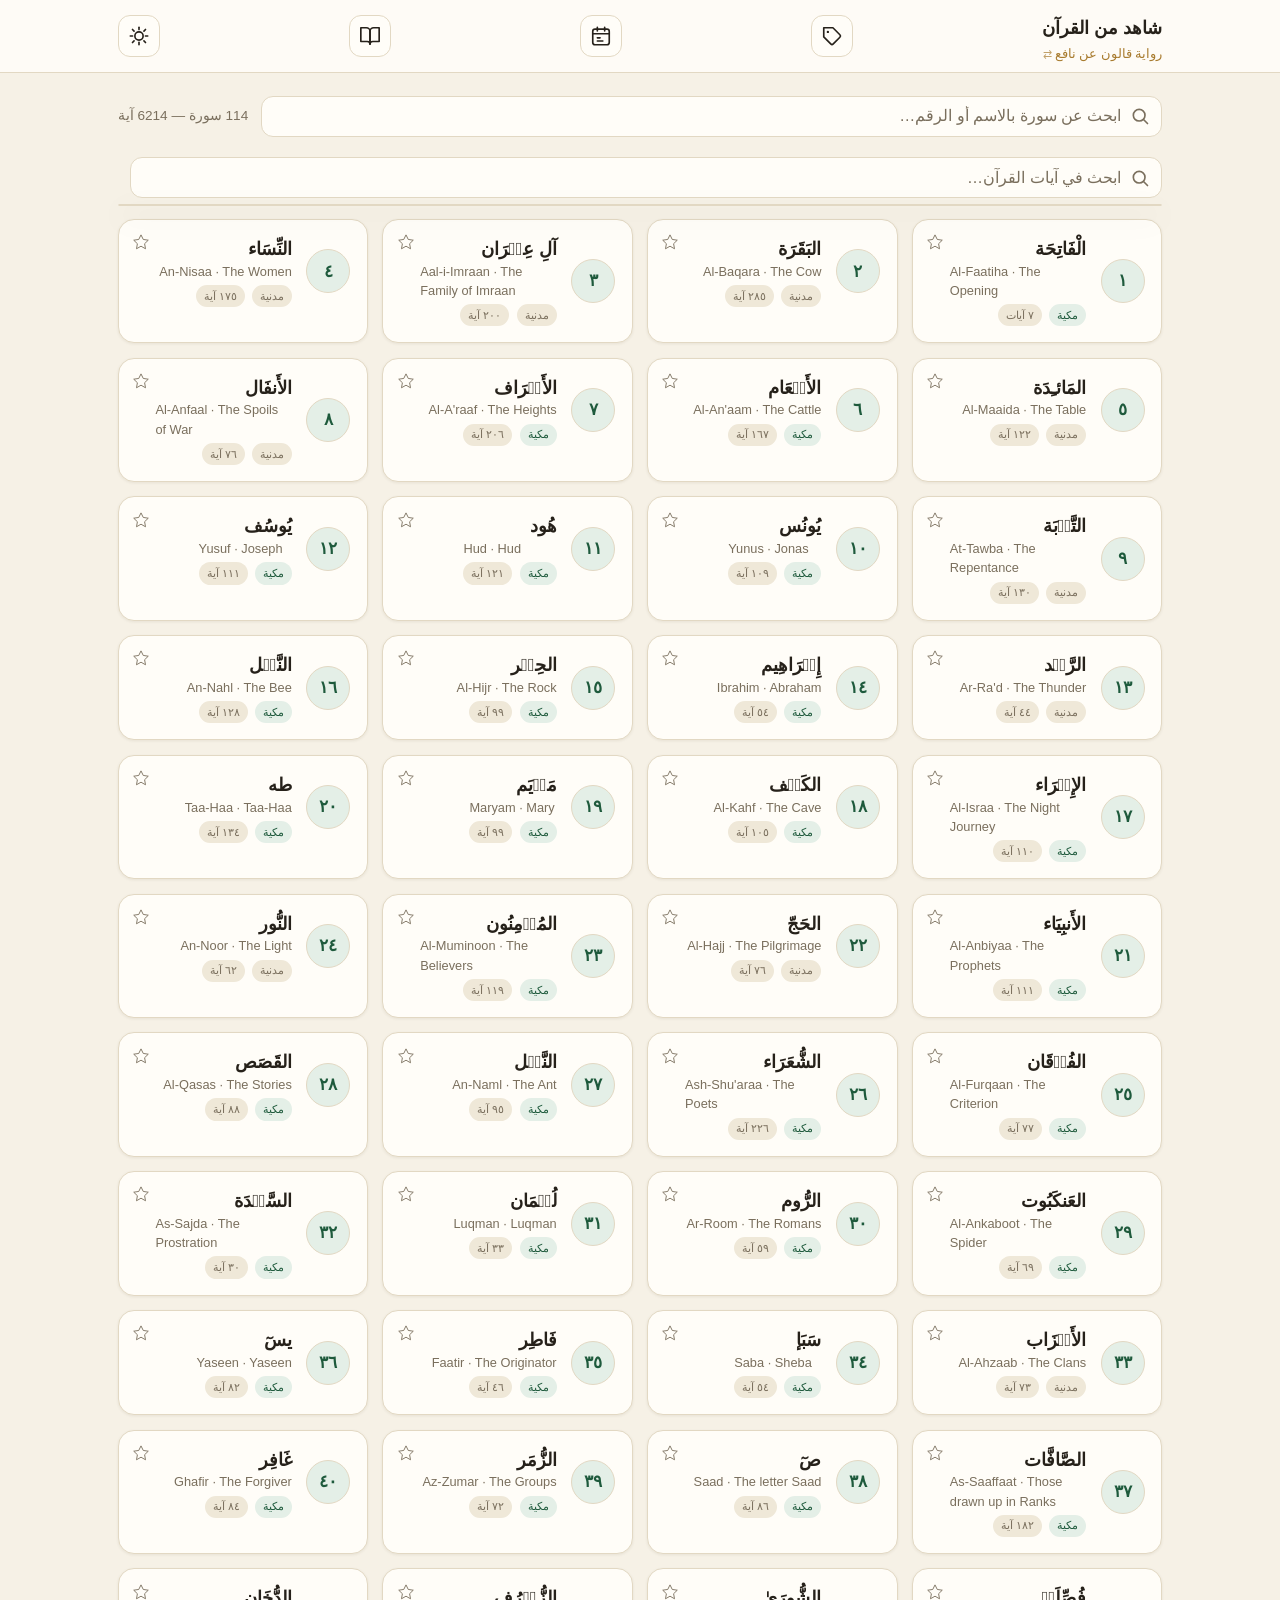
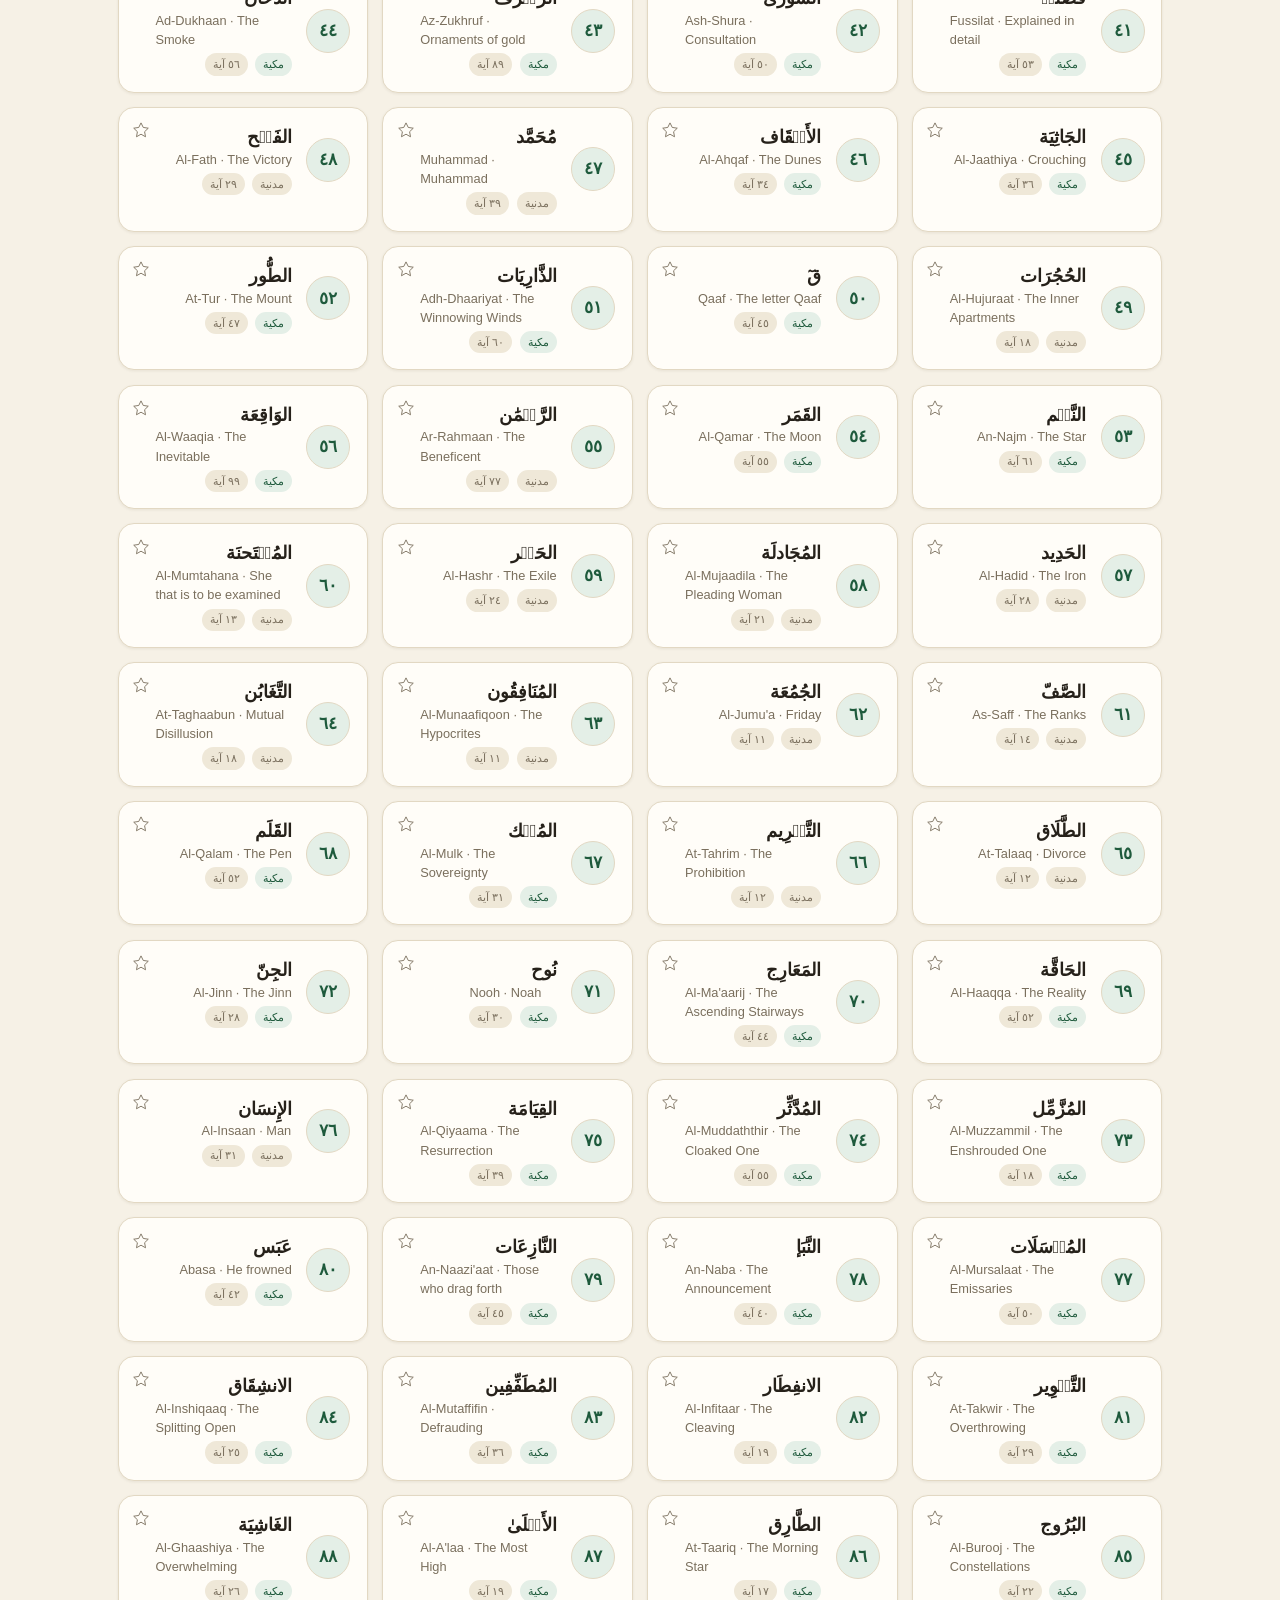
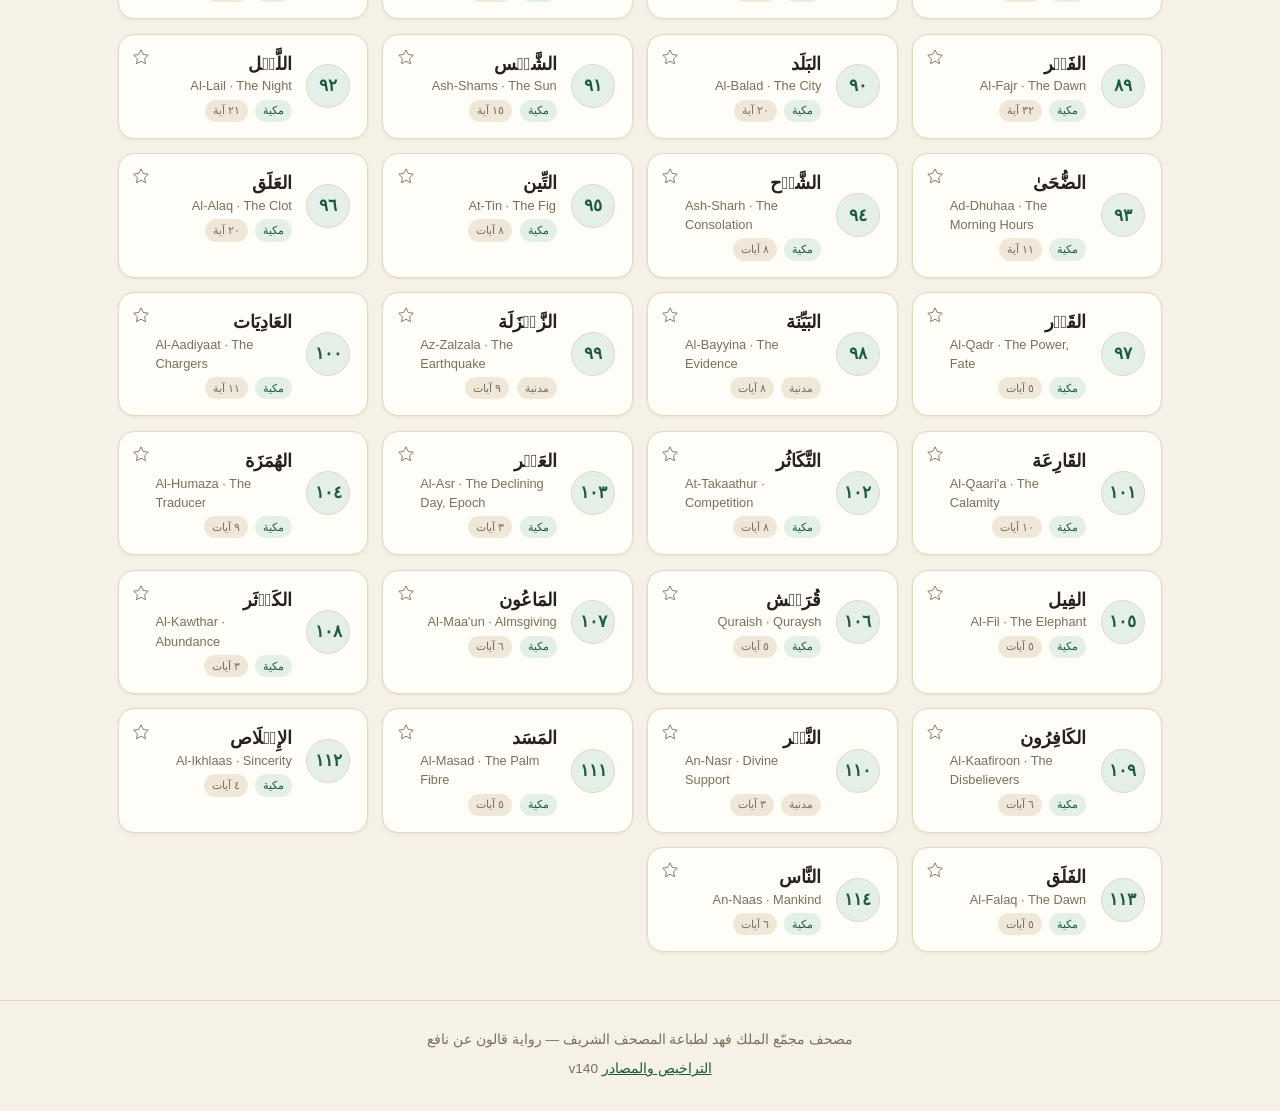
==== commit b967b4ed: "fix: header auto-hide responds to arrow-key scrolling (anchor accumulates 1-4px event streams); refa" ====
--- a/index.html
+++ b/index.html
@@ -121,7 +121,7 @@
 
   <footer class="app-footer">
     <p>مصحف مجمّع الملك فهد لطباعة المصحف الشريف — رواية قالون عن نافع</p>
-    <p><button type="button" id="licenseLink" class="license-link">التراخيص والمصادر</button> <span class="app-version" dir="ltr">v139</span></p>
+    <p><button type="button" id="licenseLink" class="license-link">التراخيص والمصادر</button> <span class="app-version" dir="ltr">v140</span></p>
   </footer>
 
   <script src="app.js"></script>
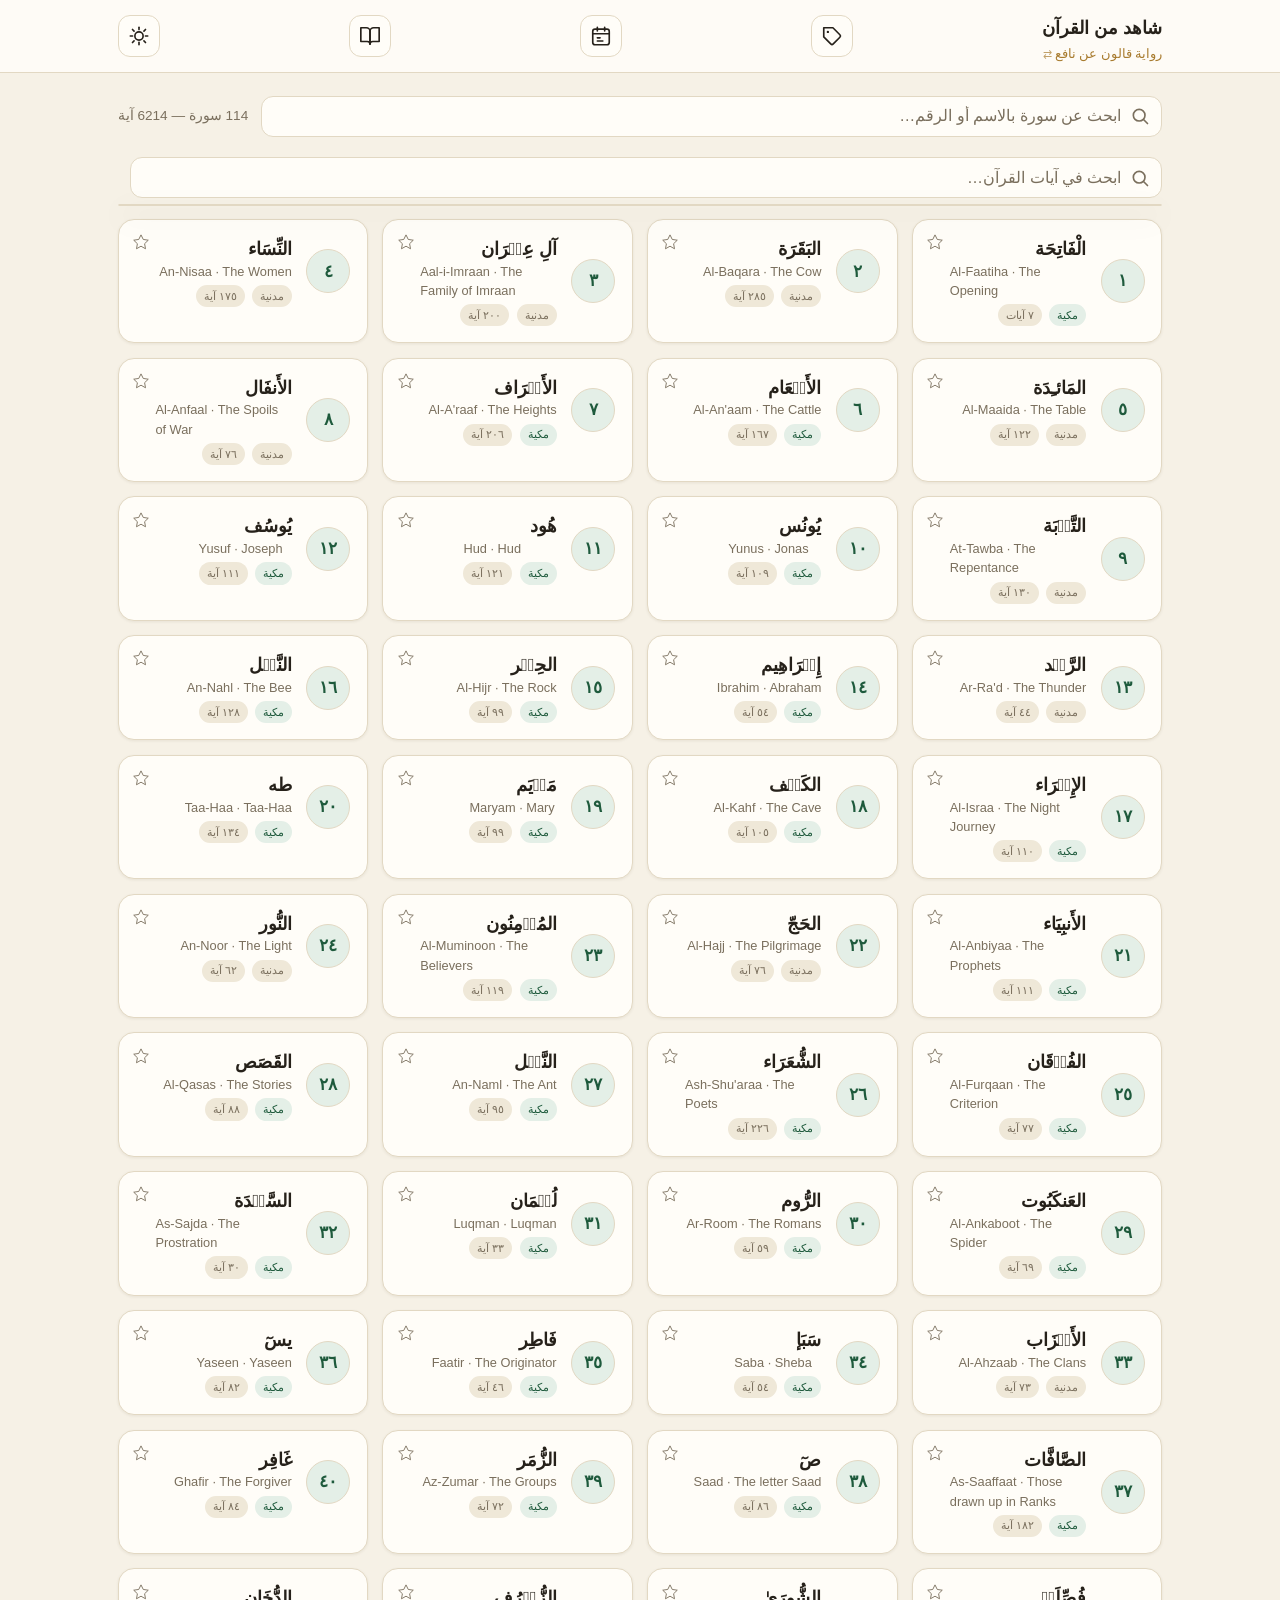
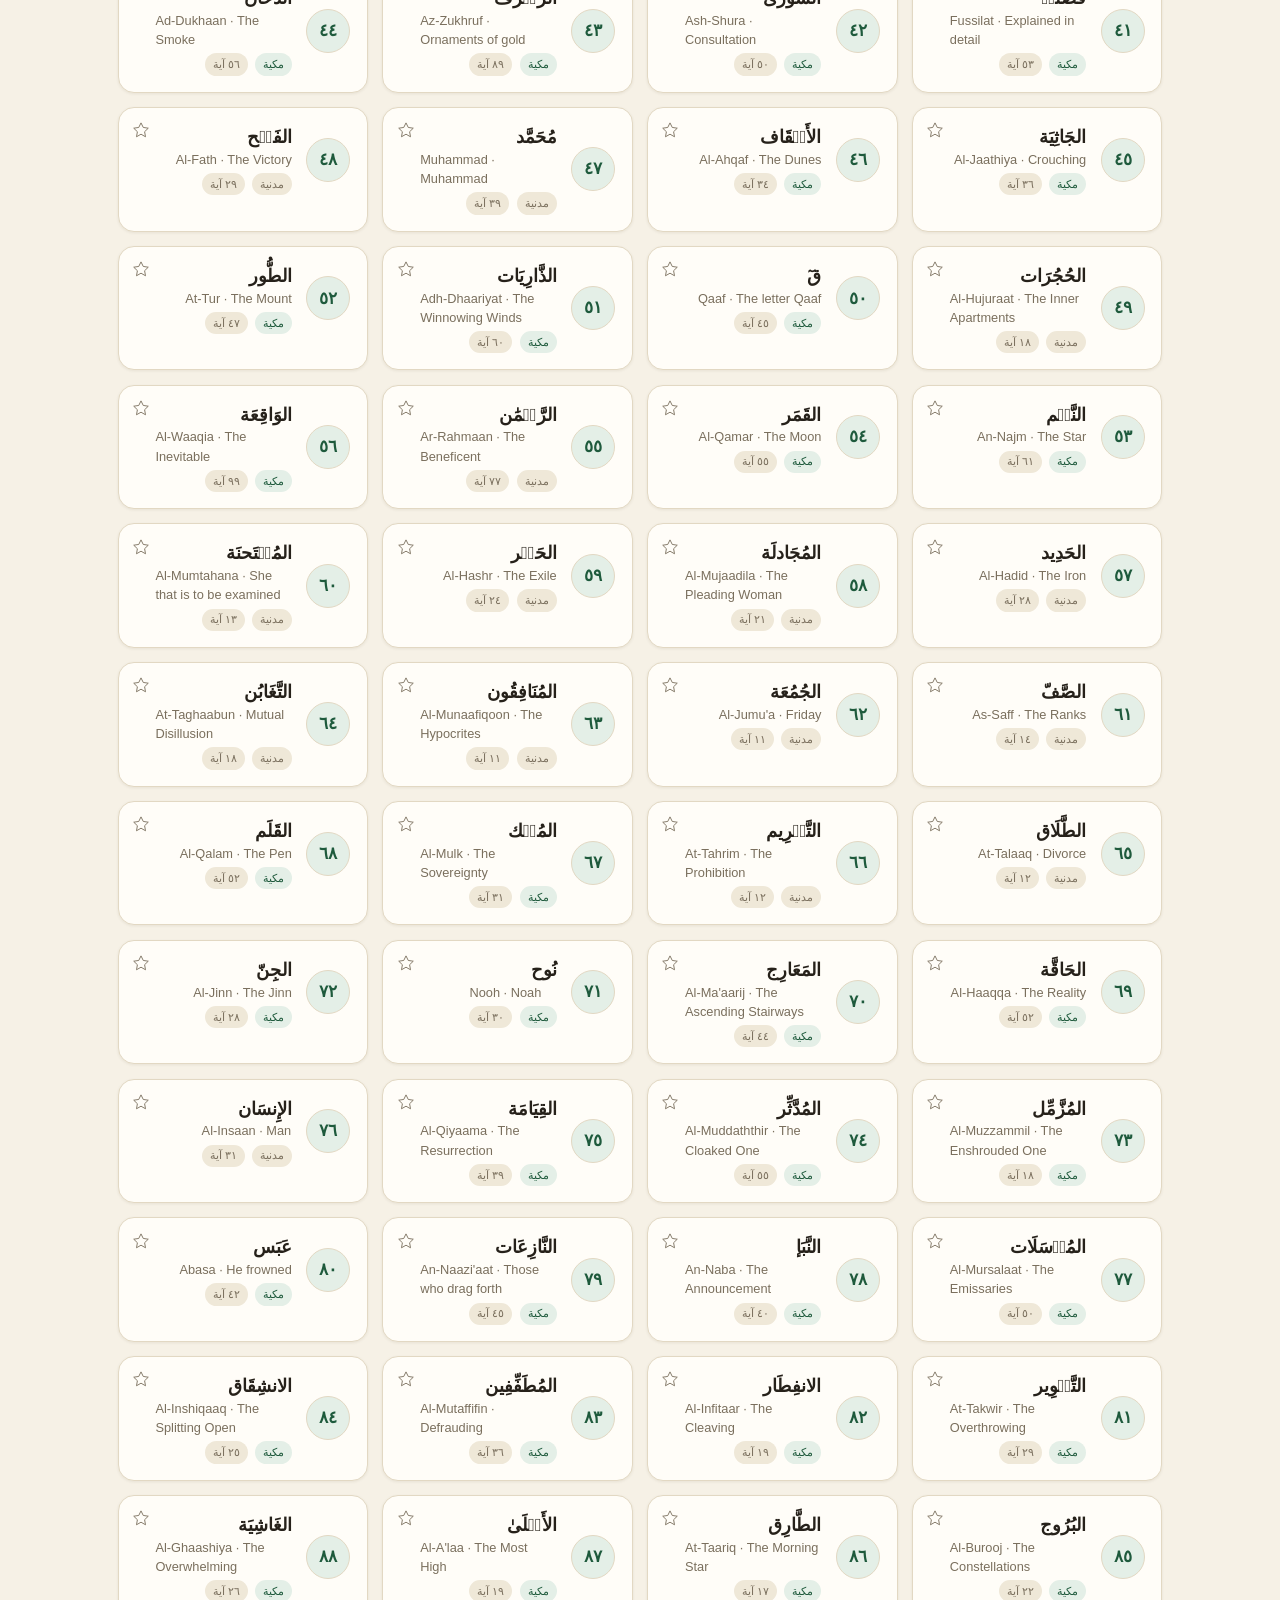
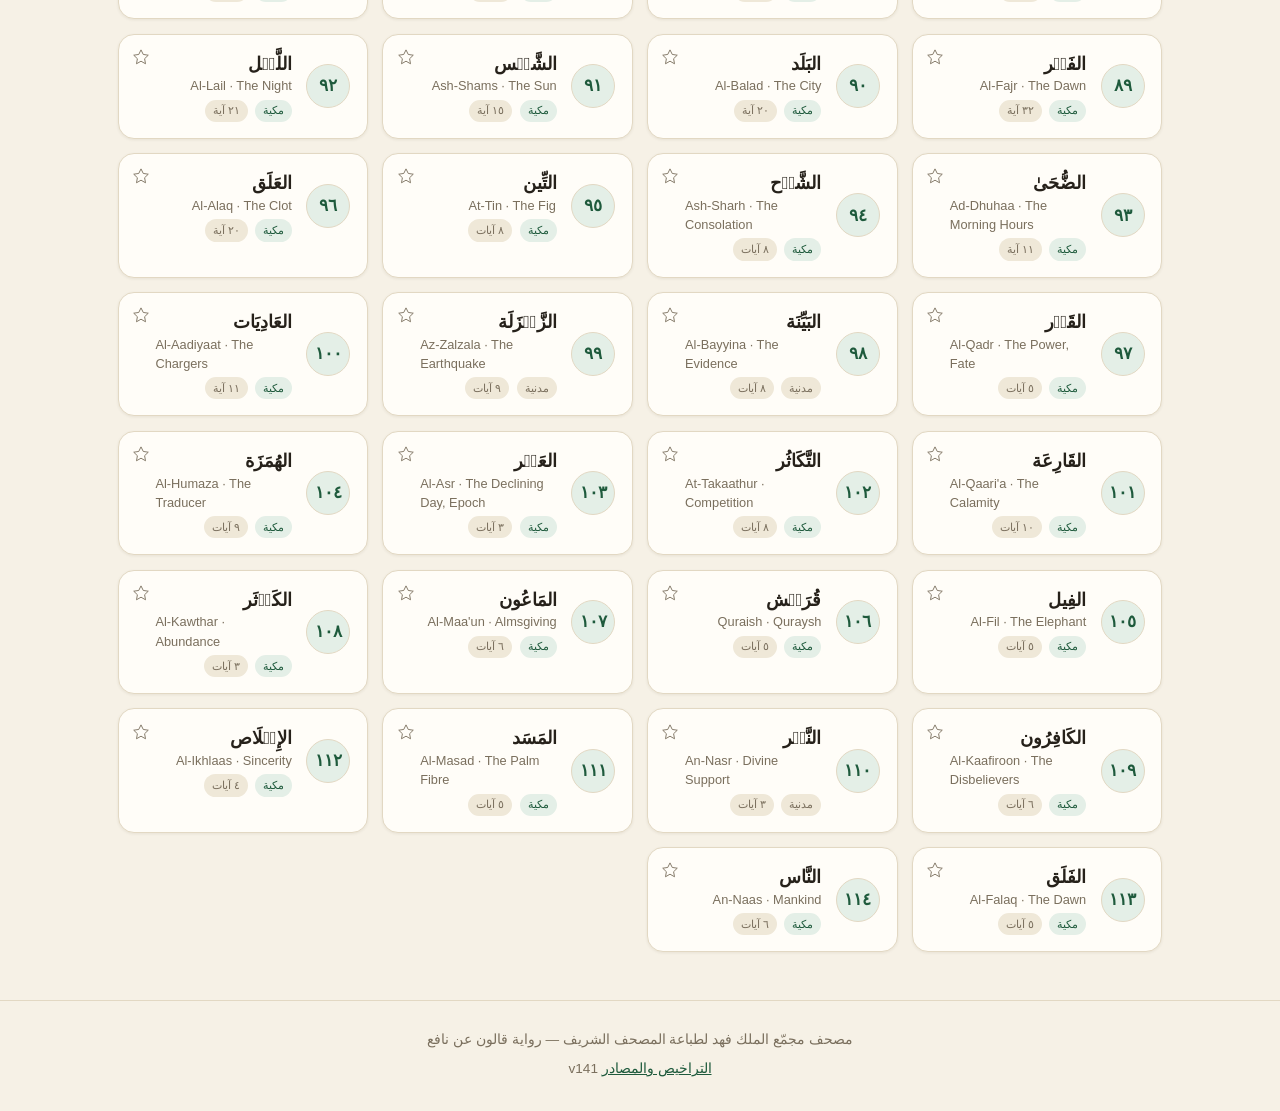
==== commit 27458ea3: "fix: Qaloon audio aligned to quranpedia's Basri-numbered 257 tracks (58:21 played 20) - add data/aud" ====
--- a/index.html
+++ b/index.html
@@ -121,7 +121,7 @@
 
   <footer class="app-footer">
     <p>مصحف مجمّع الملك فهد لطباعة المصحف الشريف — رواية قالون عن نافع</p>
-    <p><button type="button" id="licenseLink" class="license-link">التراخيص والمصادر</button> <span class="app-version" dir="ltr">v140</span></p>
+    <p><button type="button" id="licenseLink" class="license-link">التراخيص والمصادر</button> <span class="app-version" dir="ltr">v141</span></p>
   </footer>
 
   <script src="app.js"></script>
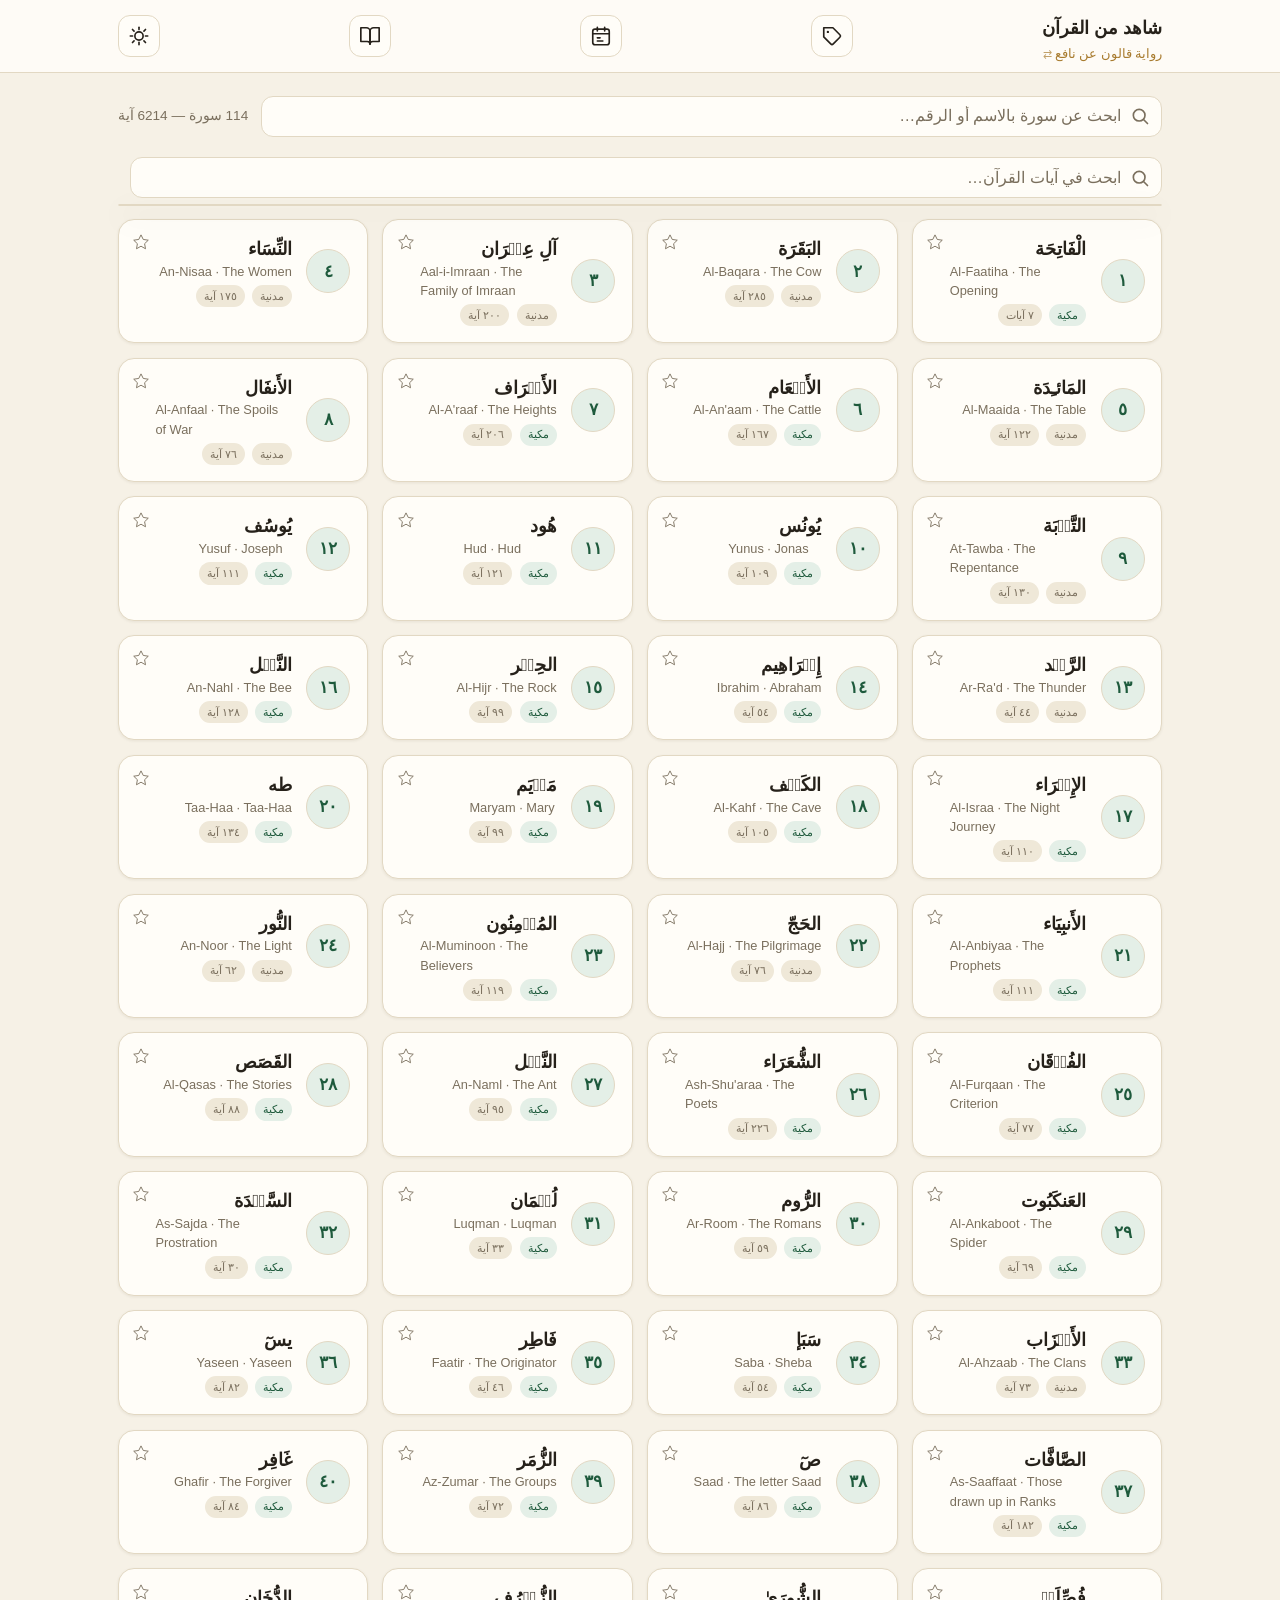
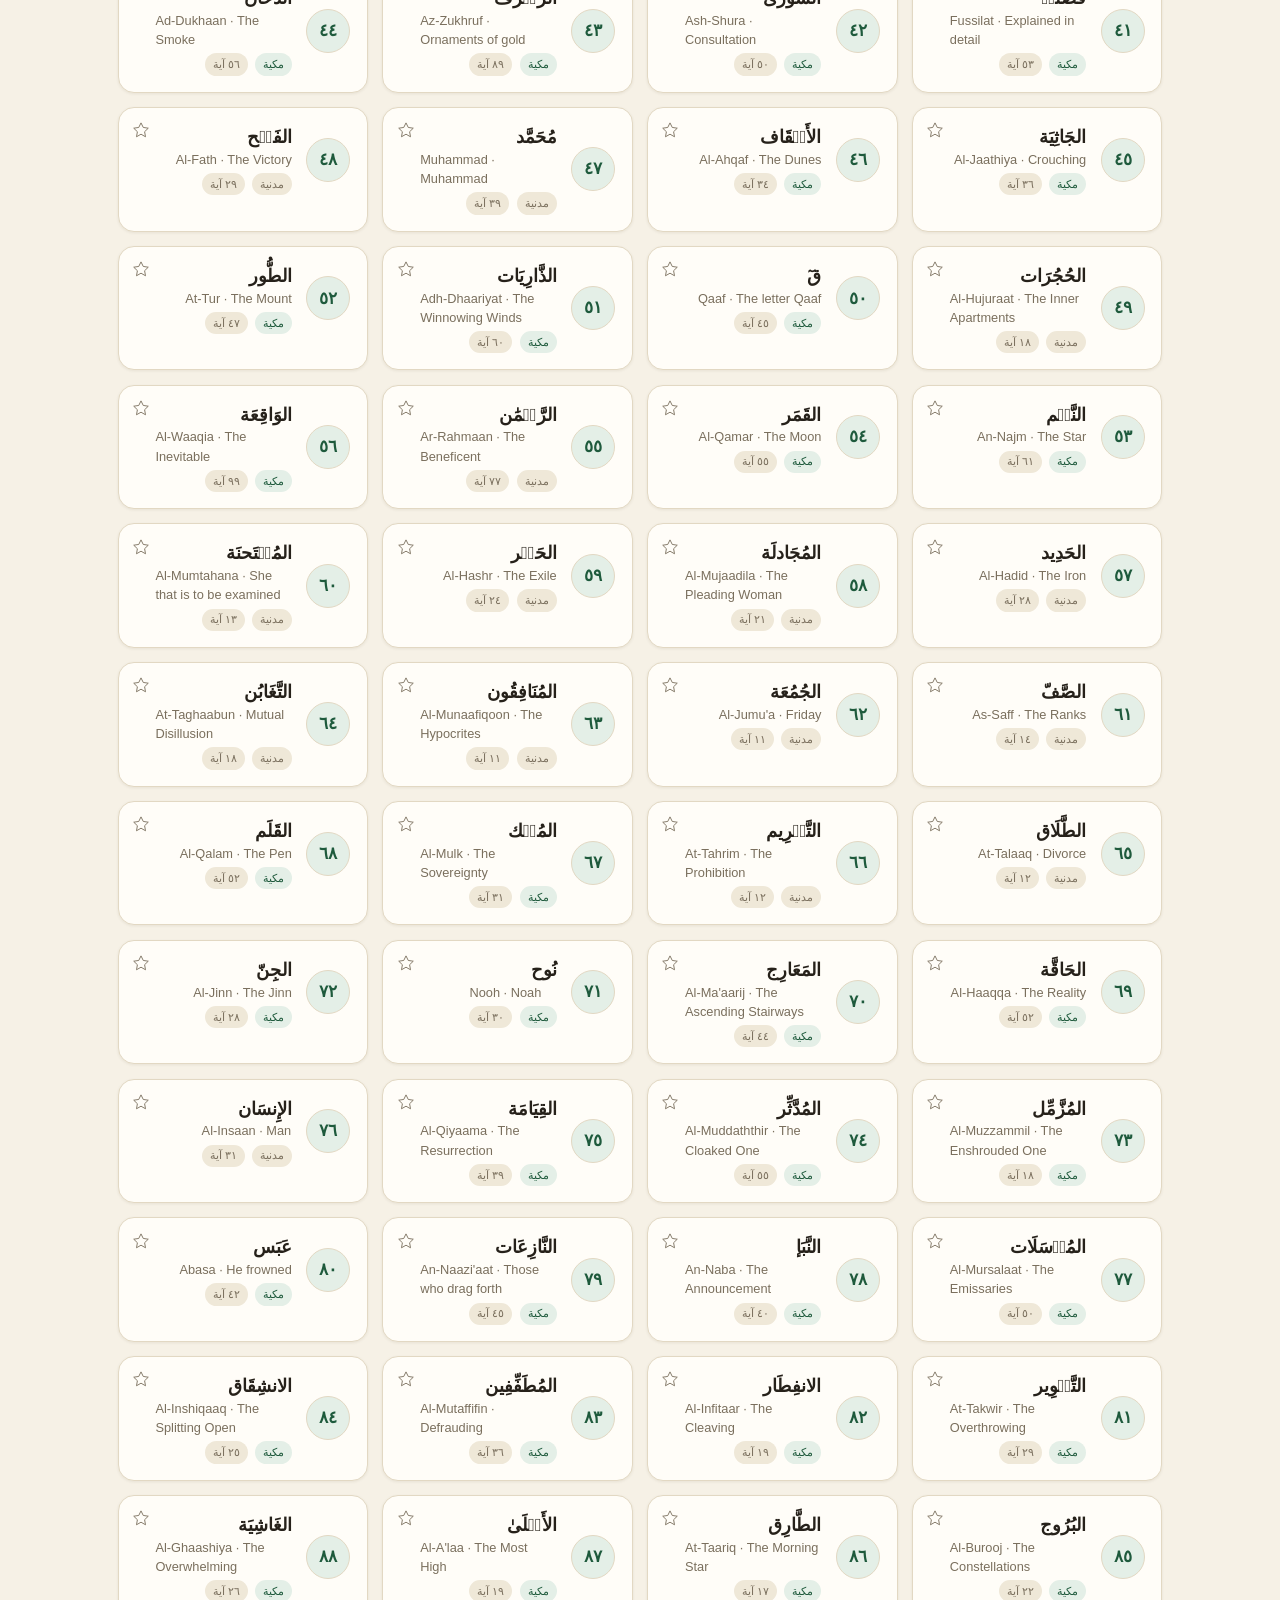
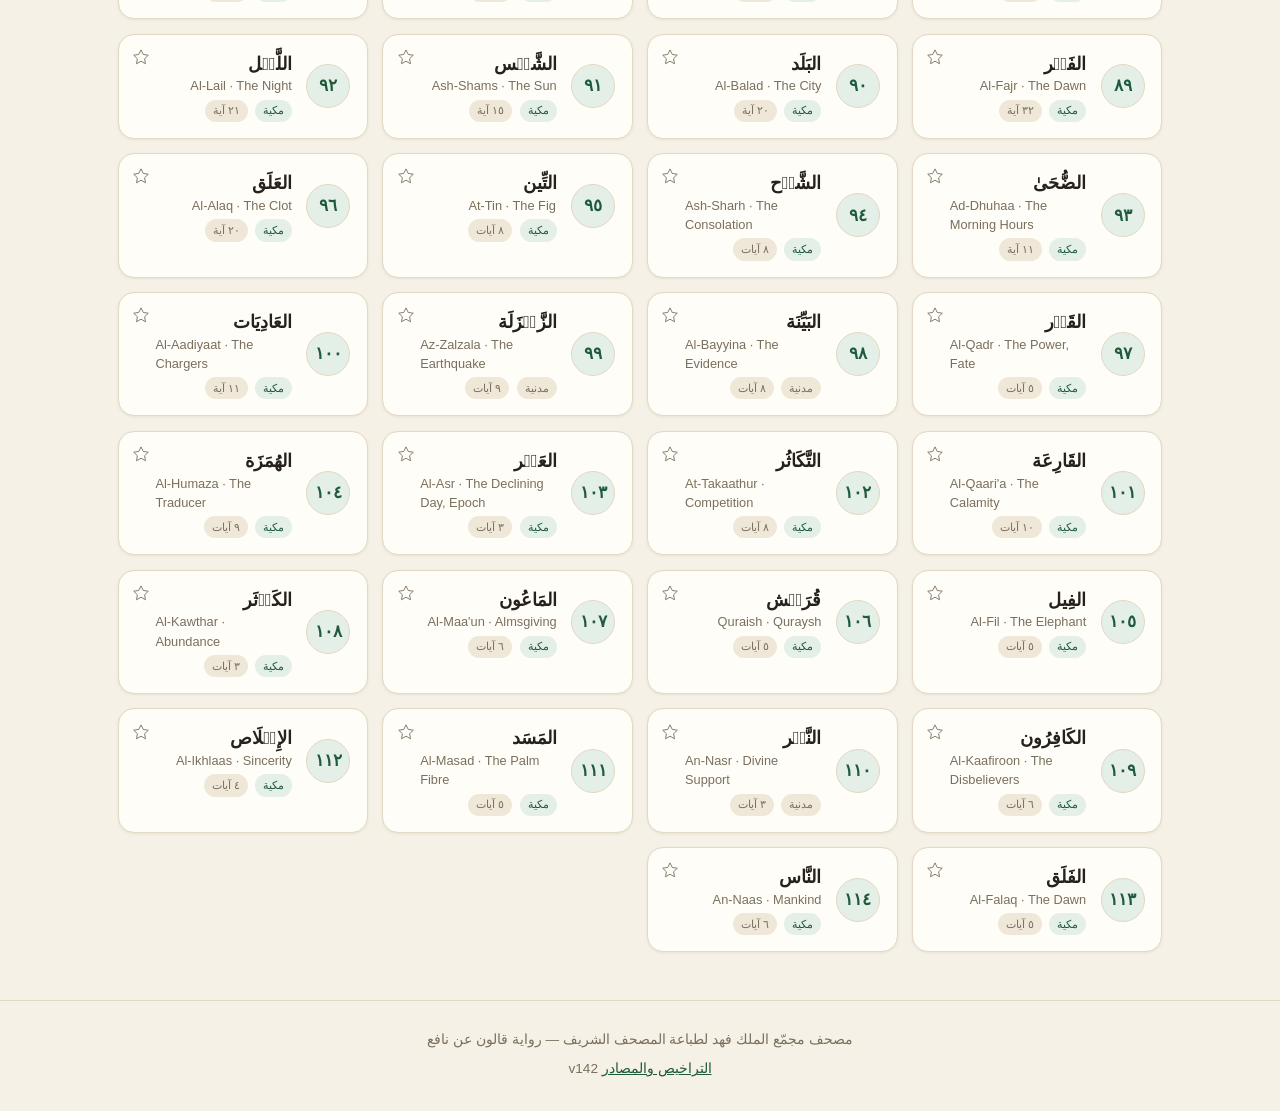
==== commit 04efc743: "fix: retry audio-qaloon map load (transient 404 mid-deploy pinned identity numbering) A single faile" ====
--- a/index.html
+++ b/index.html
@@ -121,7 +121,7 @@
 
   <footer class="app-footer">
     <p>مصحف مجمّع الملك فهد لطباعة المصحف الشريف — رواية قالون عن نافع</p>
-    <p><button type="button" id="licenseLink" class="license-link">التراخيص والمصادر</button> <span class="app-version" dir="ltr">v141</span></p>
+    <p><button type="button" id="licenseLink" class="license-link">التراخيص والمصادر</button> <span class="app-version" dir="ltr">v142</span></p>
   </footer>
 
   <script src="app.js"></script>
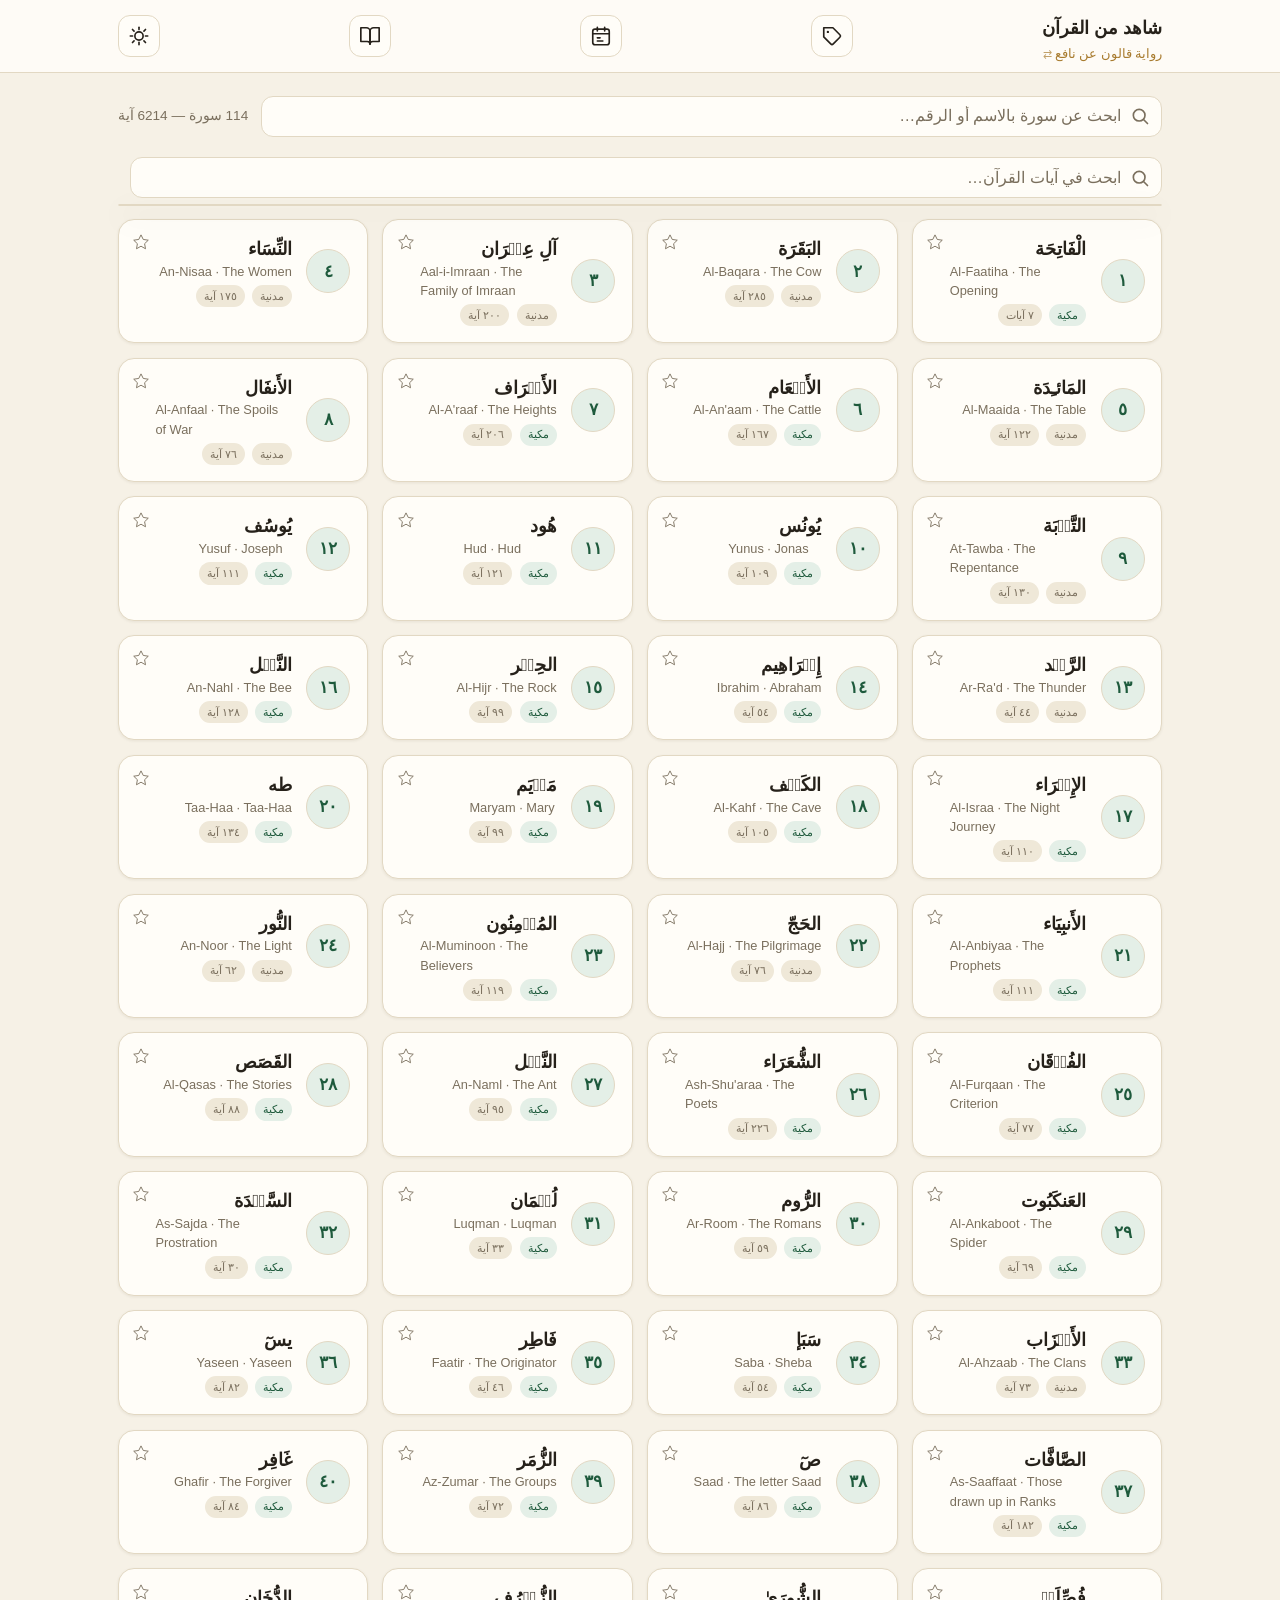
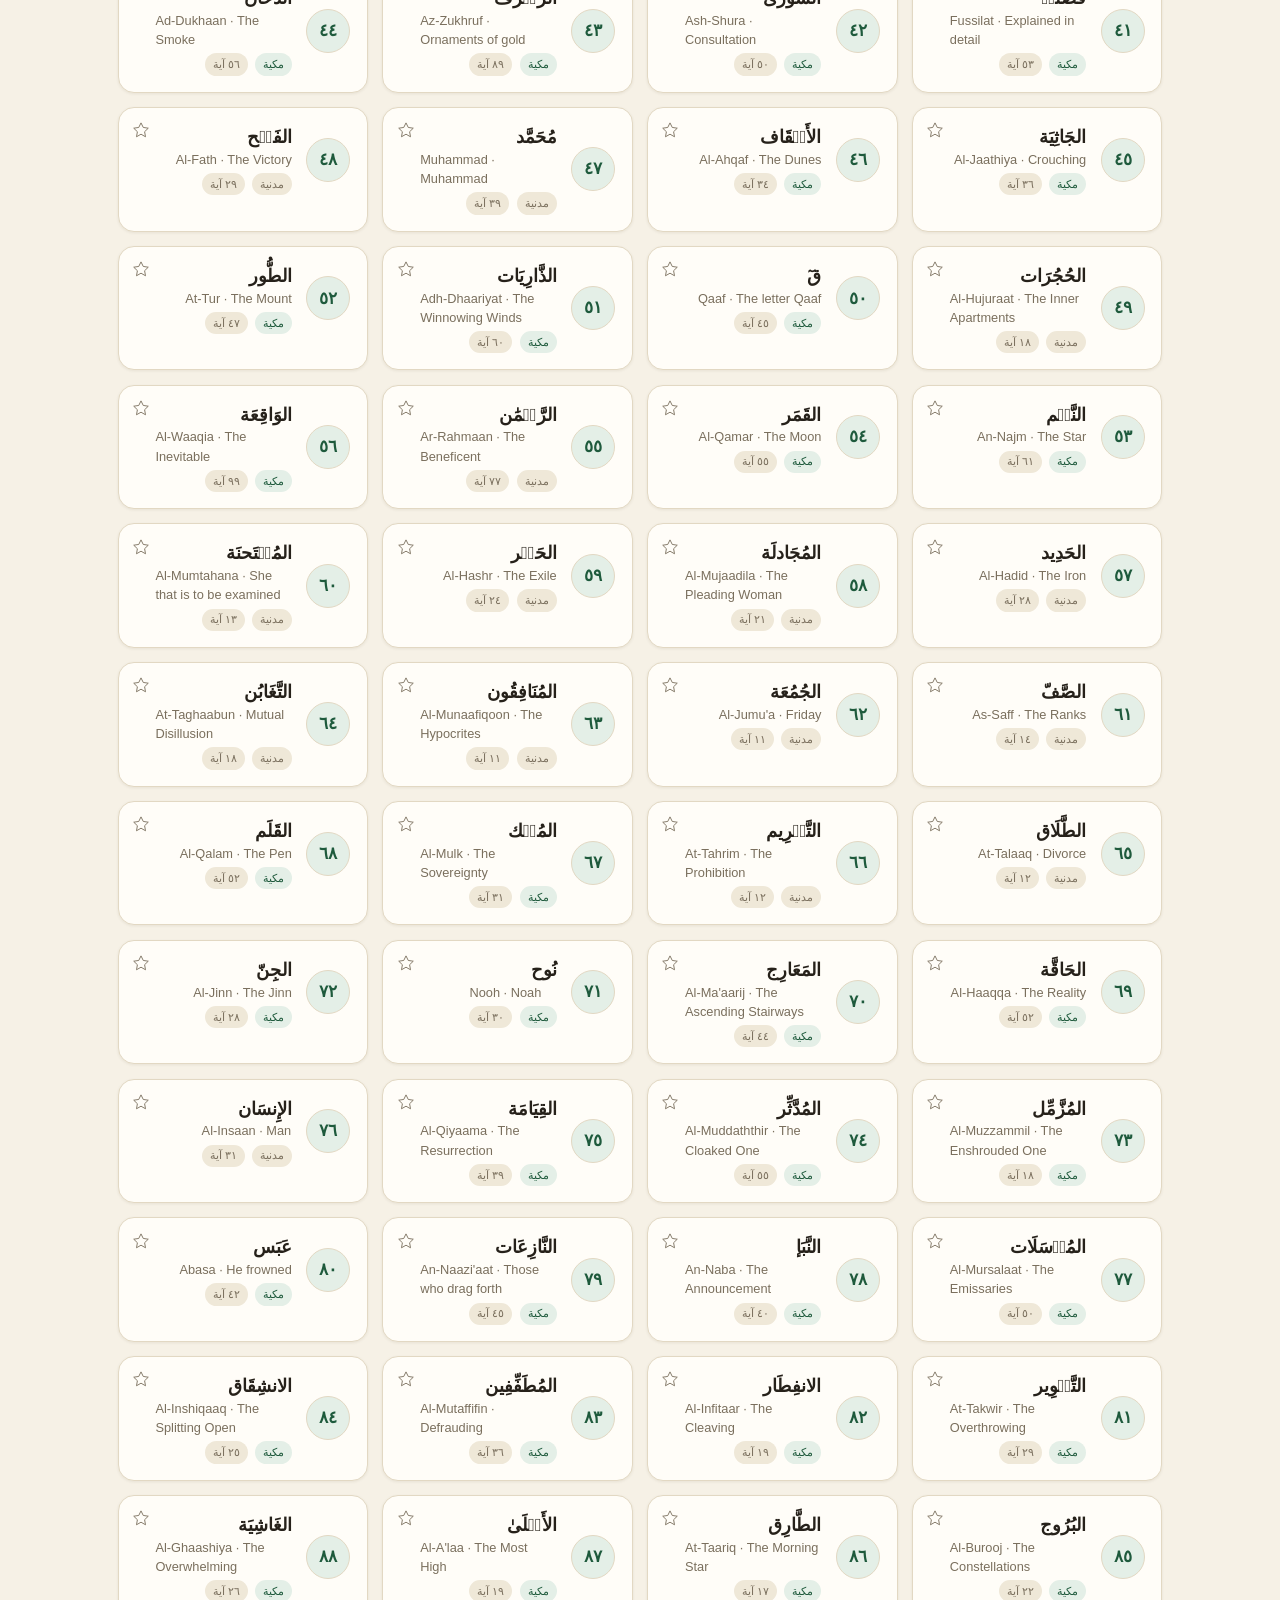
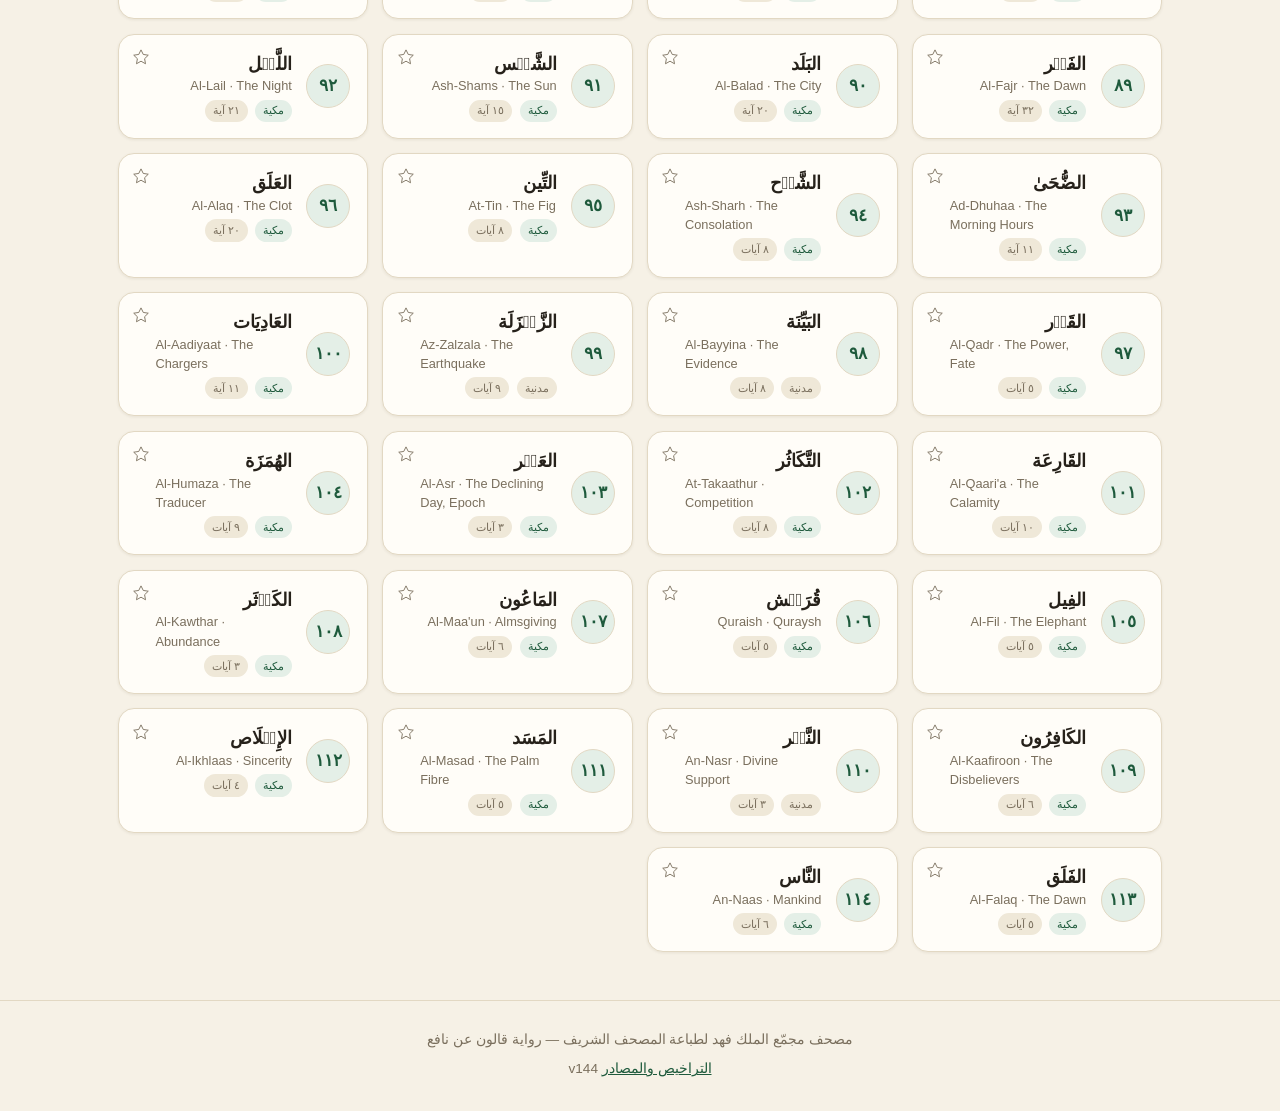
==== commit 40564205: "feat: drag-reorder plans; basmala under memorize surah heads (except At-Tawba) - plan cards reorder " ====
--- a/index.html
+++ b/index.html
@@ -121,7 +121,7 @@
 
   <footer class="app-footer">
     <p>مصحف مجمّع الملك فهد لطباعة المصحف الشريف — رواية قالون عن نافع</p>
-    <p><button type="button" id="licenseLink" class="license-link">التراخيص والمصادر</button> <span class="app-version" dir="ltr">v142</span></p>
+    <p><button type="button" id="licenseLink" class="license-link">التراخيص والمصادر</button> <span class="app-version" dir="ltr">v144</span></p>
   </footer>
 
   <script src="app.js"></script>
--- a/styles.css
+++ b/styles.css
@@ -1622,6 +1622,7 @@
   background: var(--surface-2); border-radius: 8px;
 }
 .mem-surah-head:first-child { margin-top: 0; }
+.mem-bismillah { margin: 0.1rem 0 1rem; }
 .mem-level {
   text-align: center; font-size: 0.8rem; font-weight: 600;
   color: var(--text-muted);
@@ -1865,6 +1866,21 @@
   padding: 1rem 1.2rem;
   margin-bottom: 1rem;
   box-shadow: var(--shadow);
+  transition: box-shadow 0.15s ease, transform 0.15s ease;
+}
+
+.plan-card.plan-dragging {
+  position: relative;
+  z-index: 3;
+  opacity: 0.92;
+  transform: scale(1.01);
+  box-shadow: 0 12px 30px rgba(0, 0, 0, 0.22);
+  cursor: grabbing;
+}
+
+body.plan-reordering {
+  -webkit-user-select: none;
+  user-select: none;
 }
 
 .plan-head {
@@ -1874,6 +1890,36 @@
   gap: 0.6rem;
   margin-bottom: 0.6rem;
 }
+
+.plan-head-end {
+  display: flex;
+  align-items: center;
+  gap: 0.5rem;
+}
+
+.plan-grip {
+  display: inline-flex;
+  align-items: center;
+  justify-content: center;
+  width: 30px;
+  height: 30px;
+  padding: 0;
+  border: 1px solid transparent;
+  border-radius: 8px;
+  background: none;
+  color: var(--text-muted);
+  cursor: grab;
+  touch-action: none;
+}
+
+.plan-grip:hover,
+.plan-grip:focus-visible {
+  color: var(--text);
+  background: var(--surface-2);
+  border-color: var(--border);
+}
+
+.plan-grip:active { cursor: grabbing; }
 
 .plan-type { font-weight: 700; font-size: 1.05rem; }
 .plan-target { color: var(--text-muted); font-size: 0.88rem; }
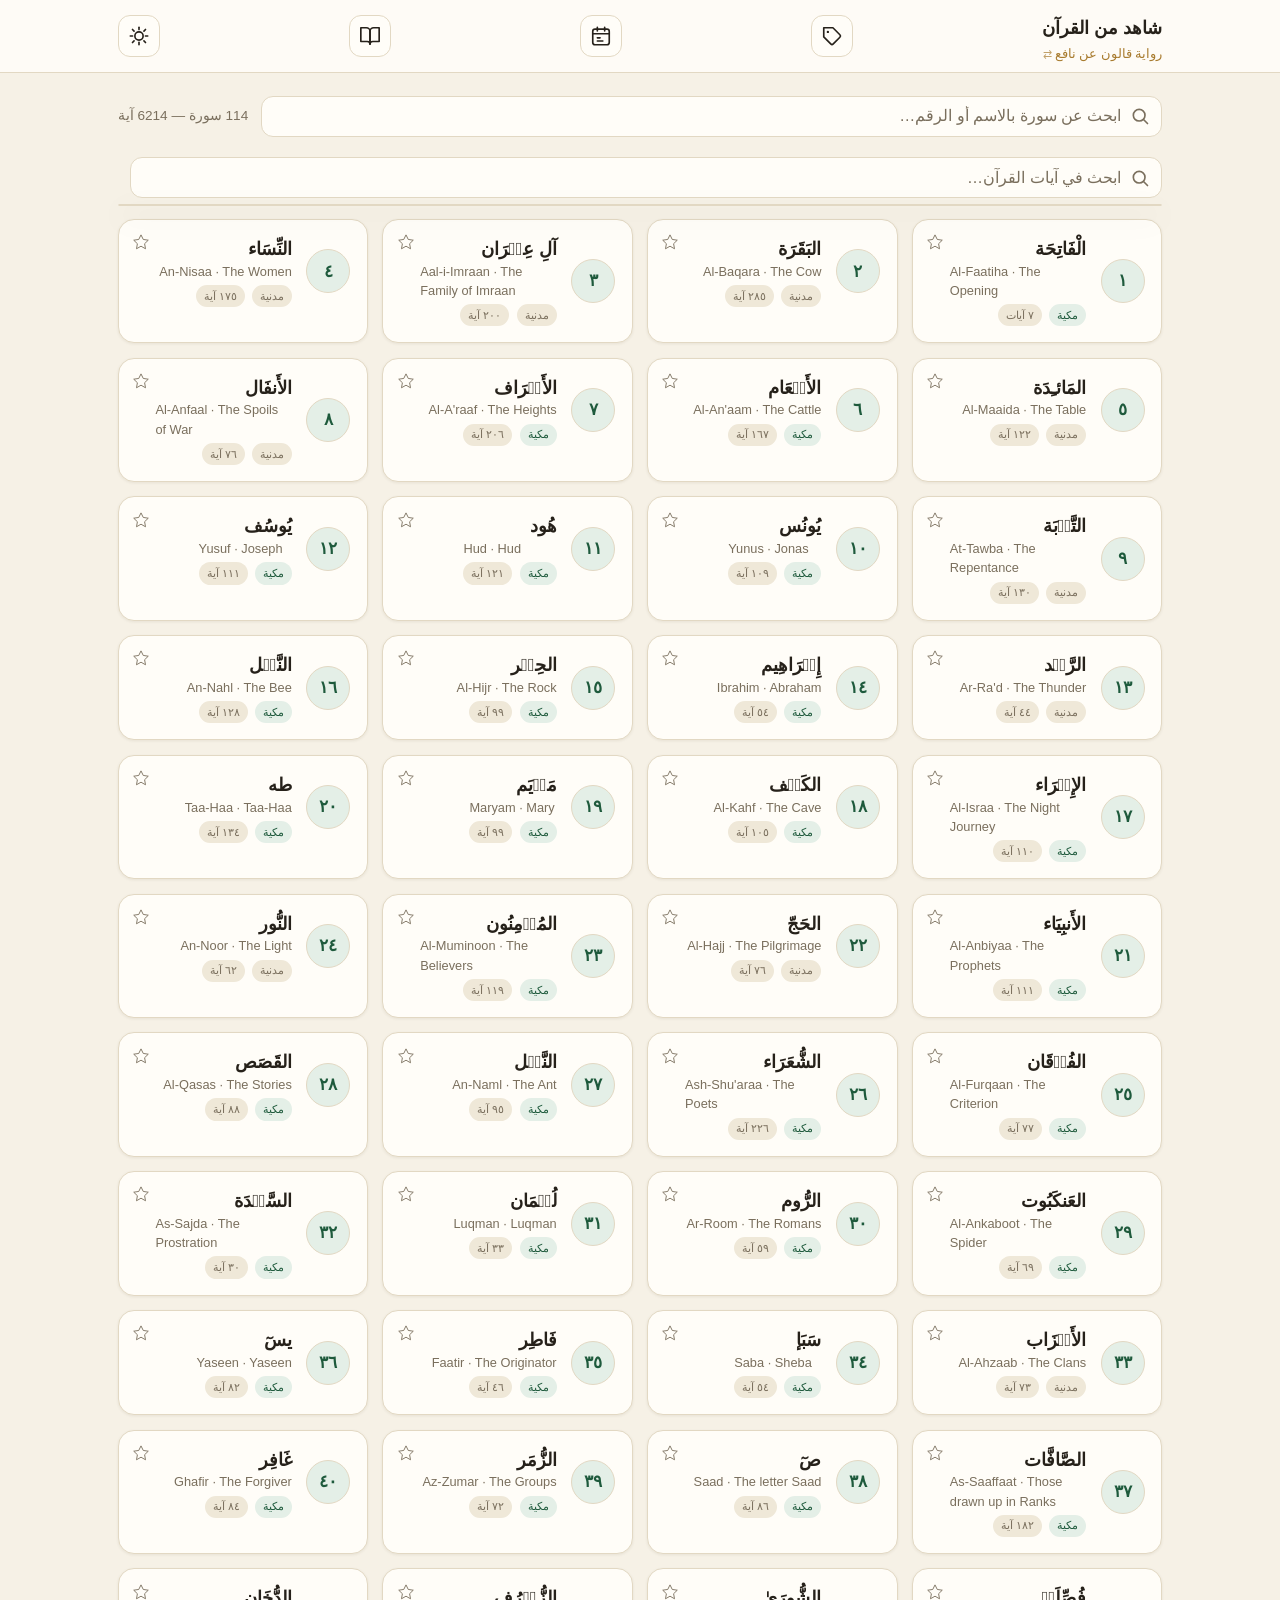
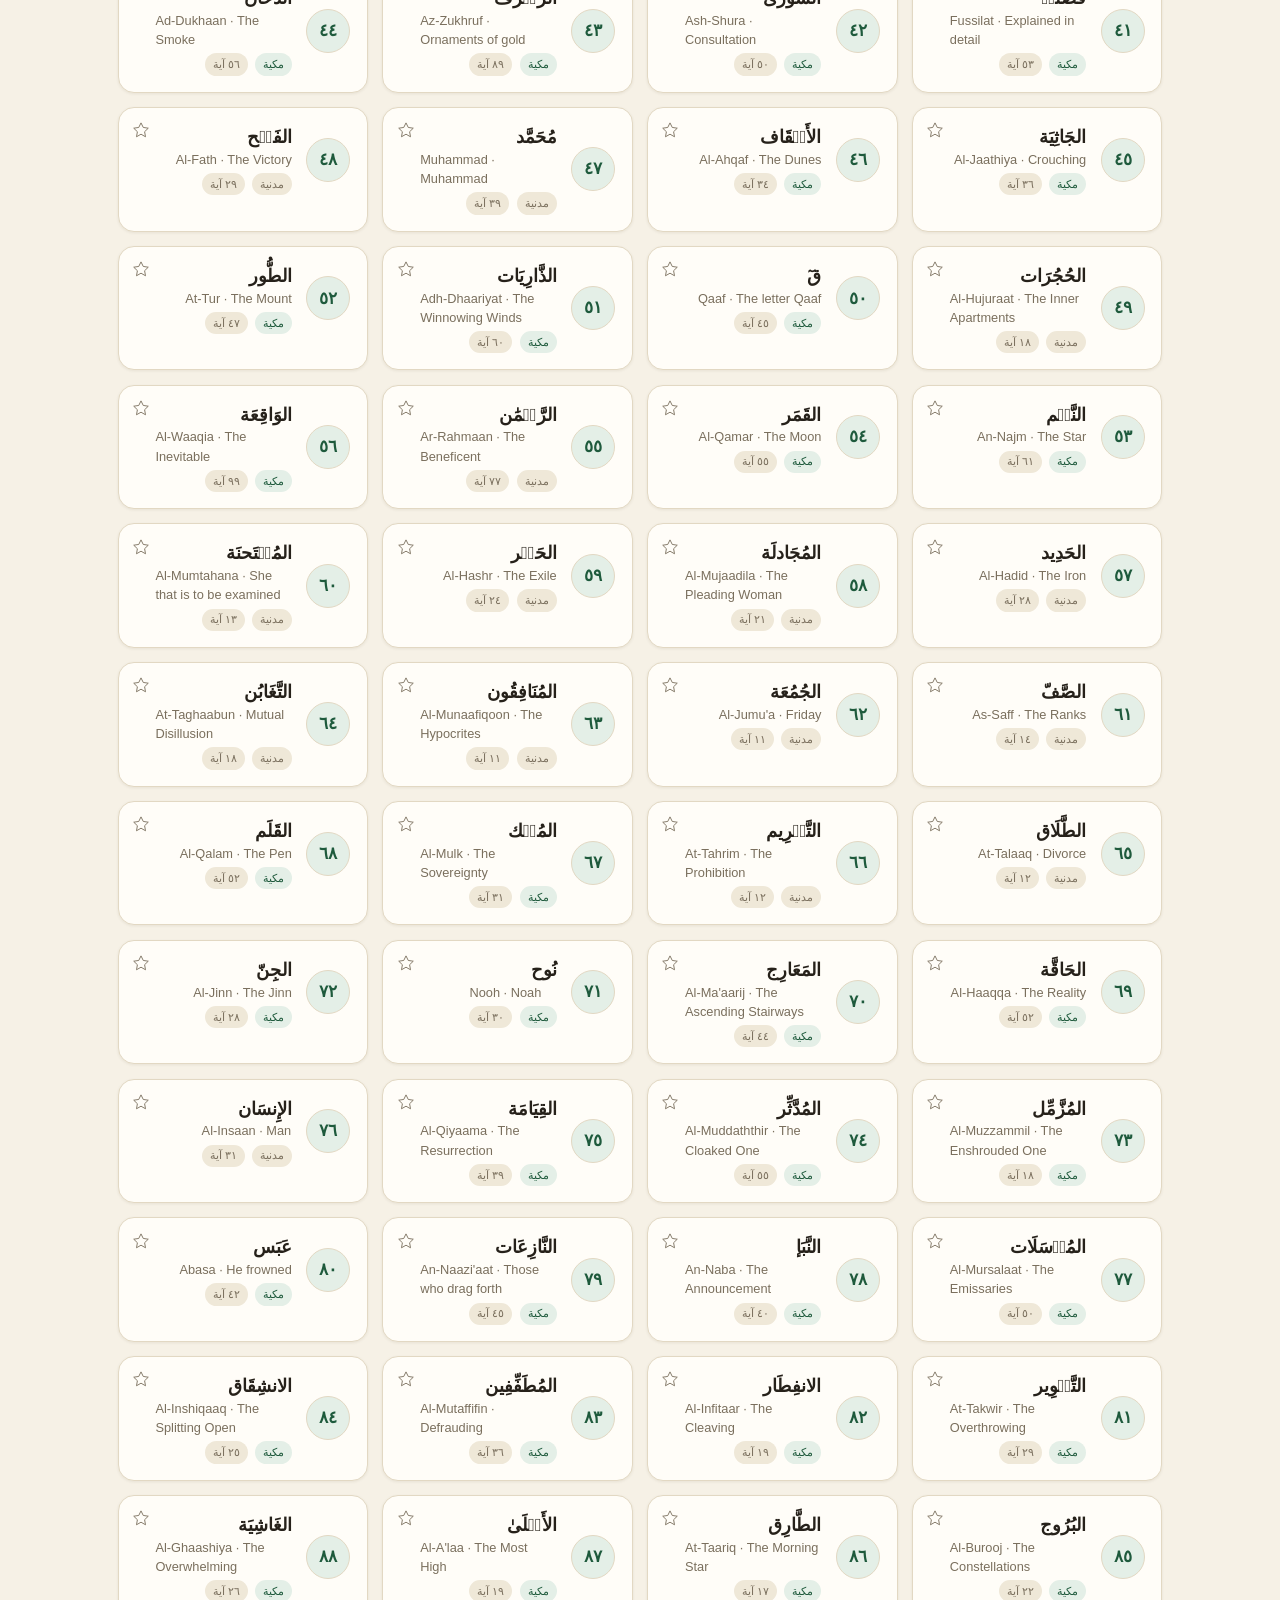
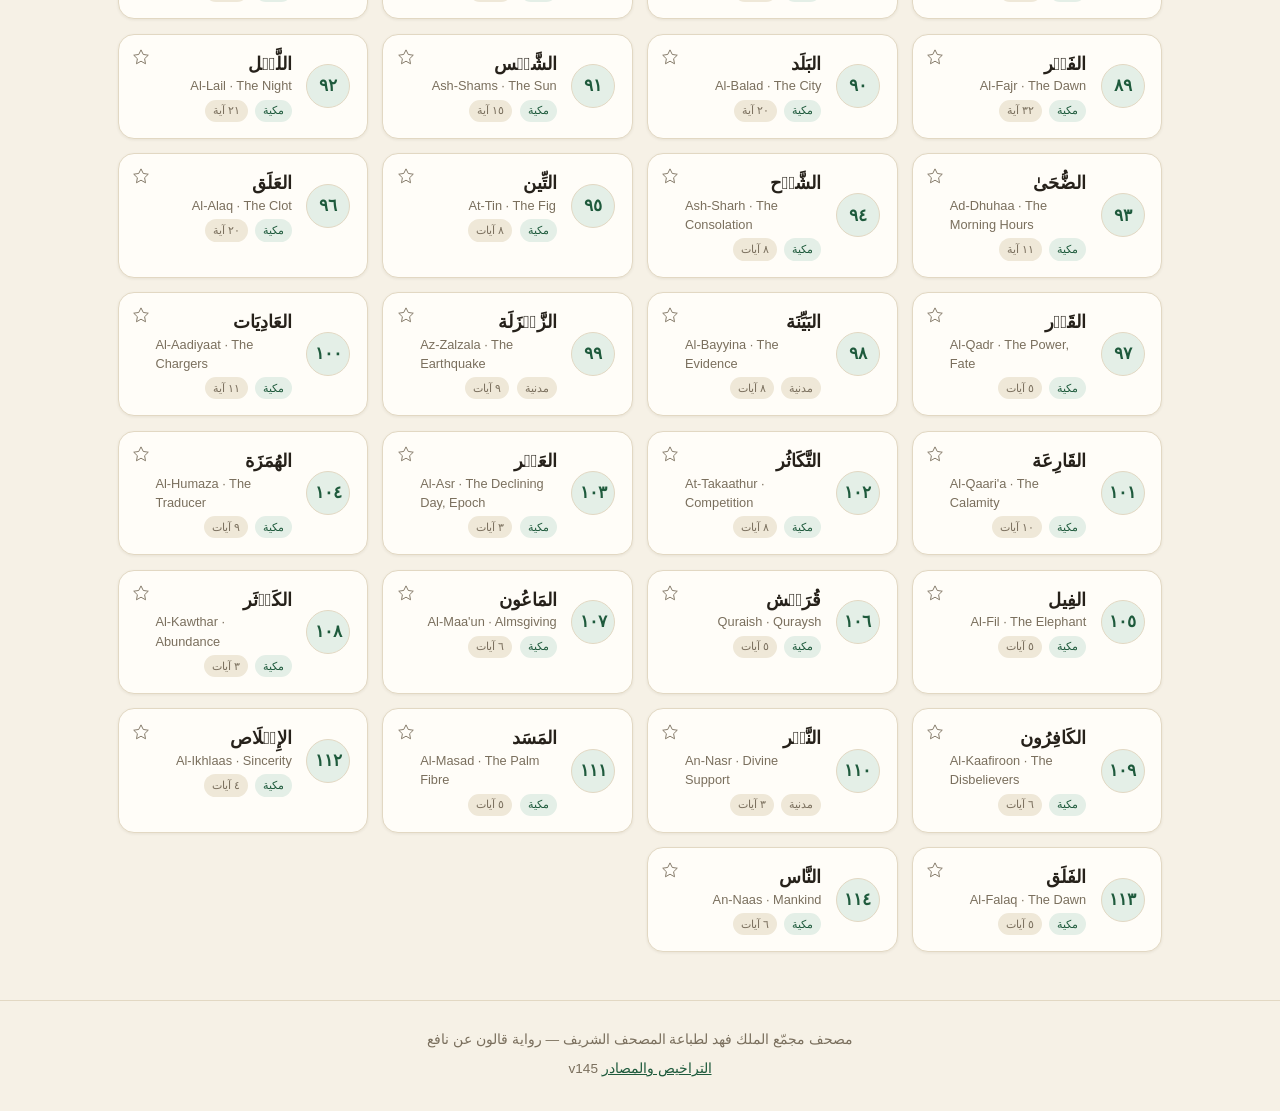
==== commit 21c1c140: "feat: unlock «أتممت الحفظ» only after the full memorize flow (hide-all + 50 reps) - memPlanDoneBtn s" ====
--- a/index.html
+++ b/index.html
@@ -121,7 +121,7 @@
 
   <footer class="app-footer">
     <p>مصحف مجمّع الملك فهد لطباعة المصحف الشريف — رواية قالون عن نافع</p>
-    <p><button type="button" id="licenseLink" class="license-link">التراخيص والمصادر</button> <span class="app-version" dir="ltr">v144</span></p>
+    <p><button type="button" id="licenseLink" class="license-link">التراخيص والمصادر</button> <span class="app-version" dir="ltr">v145</span></p>
   </footer>
 
   <script src="app.js"></script>
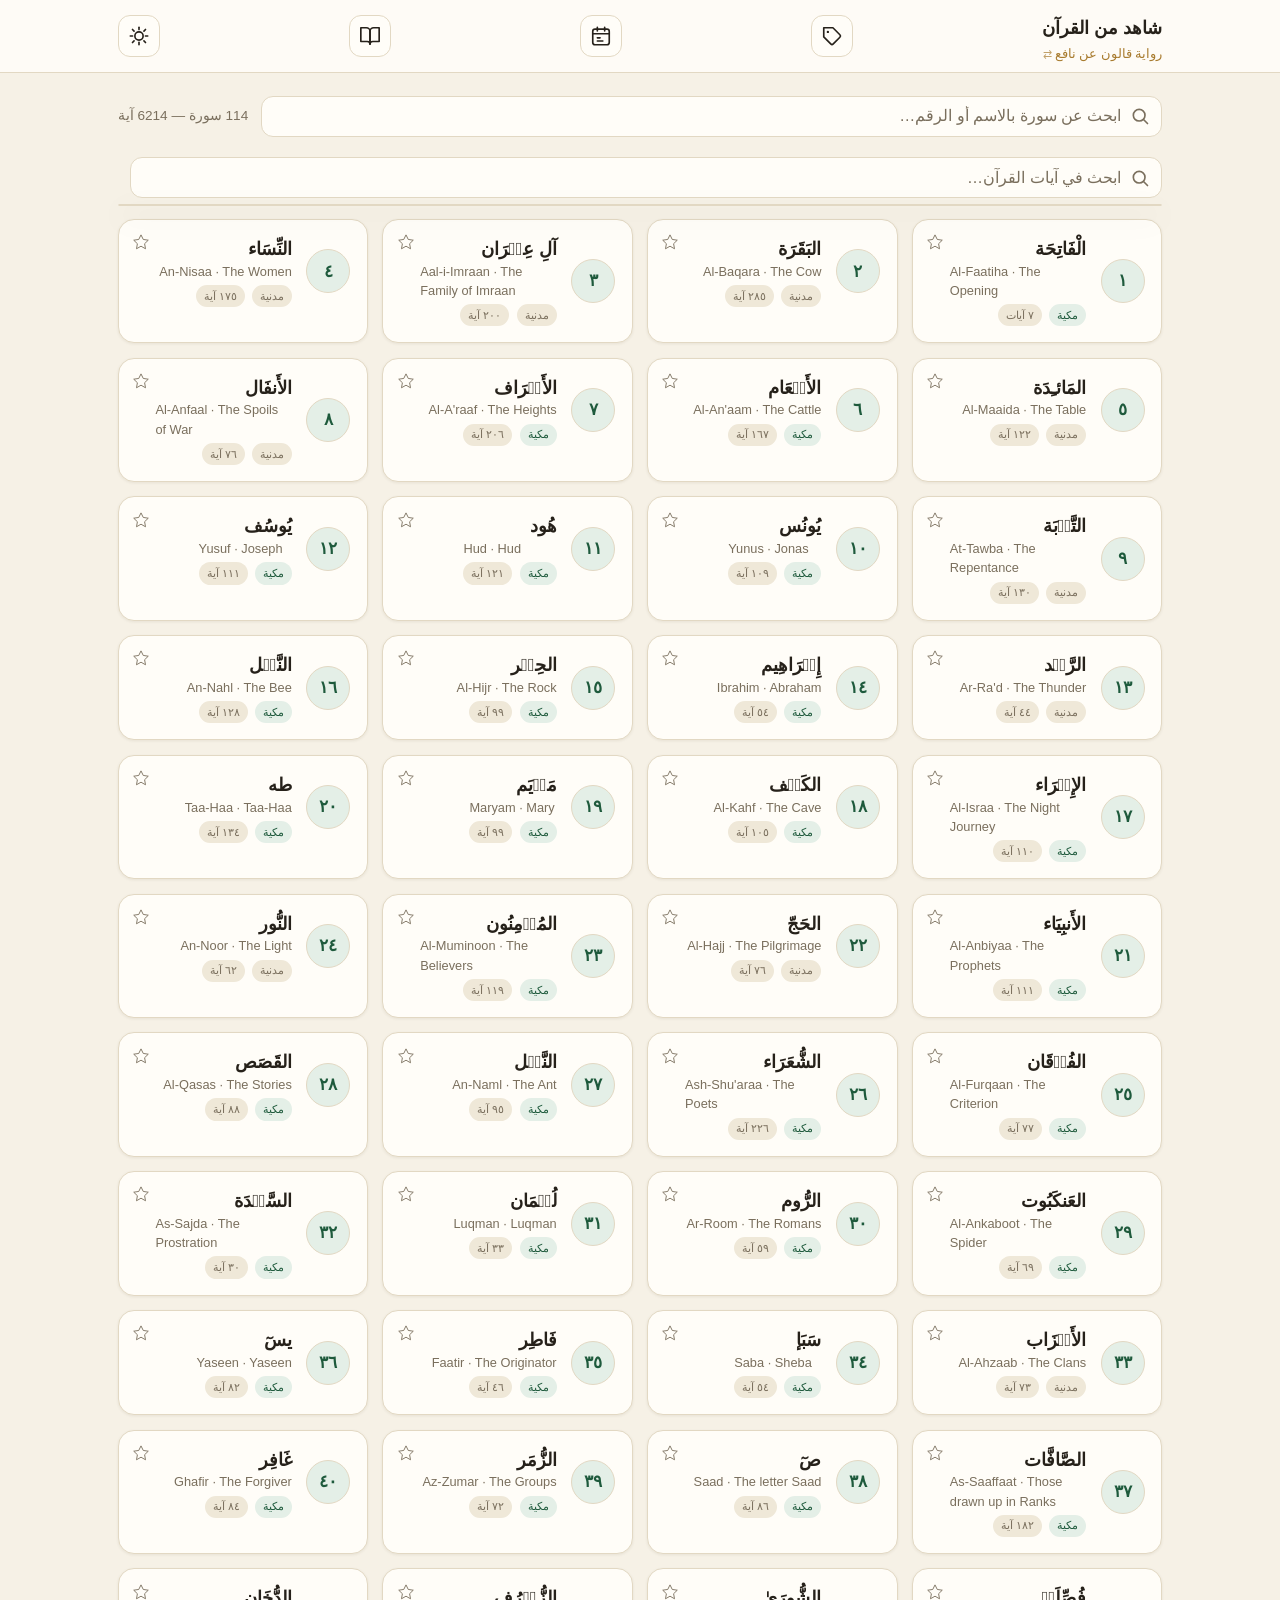
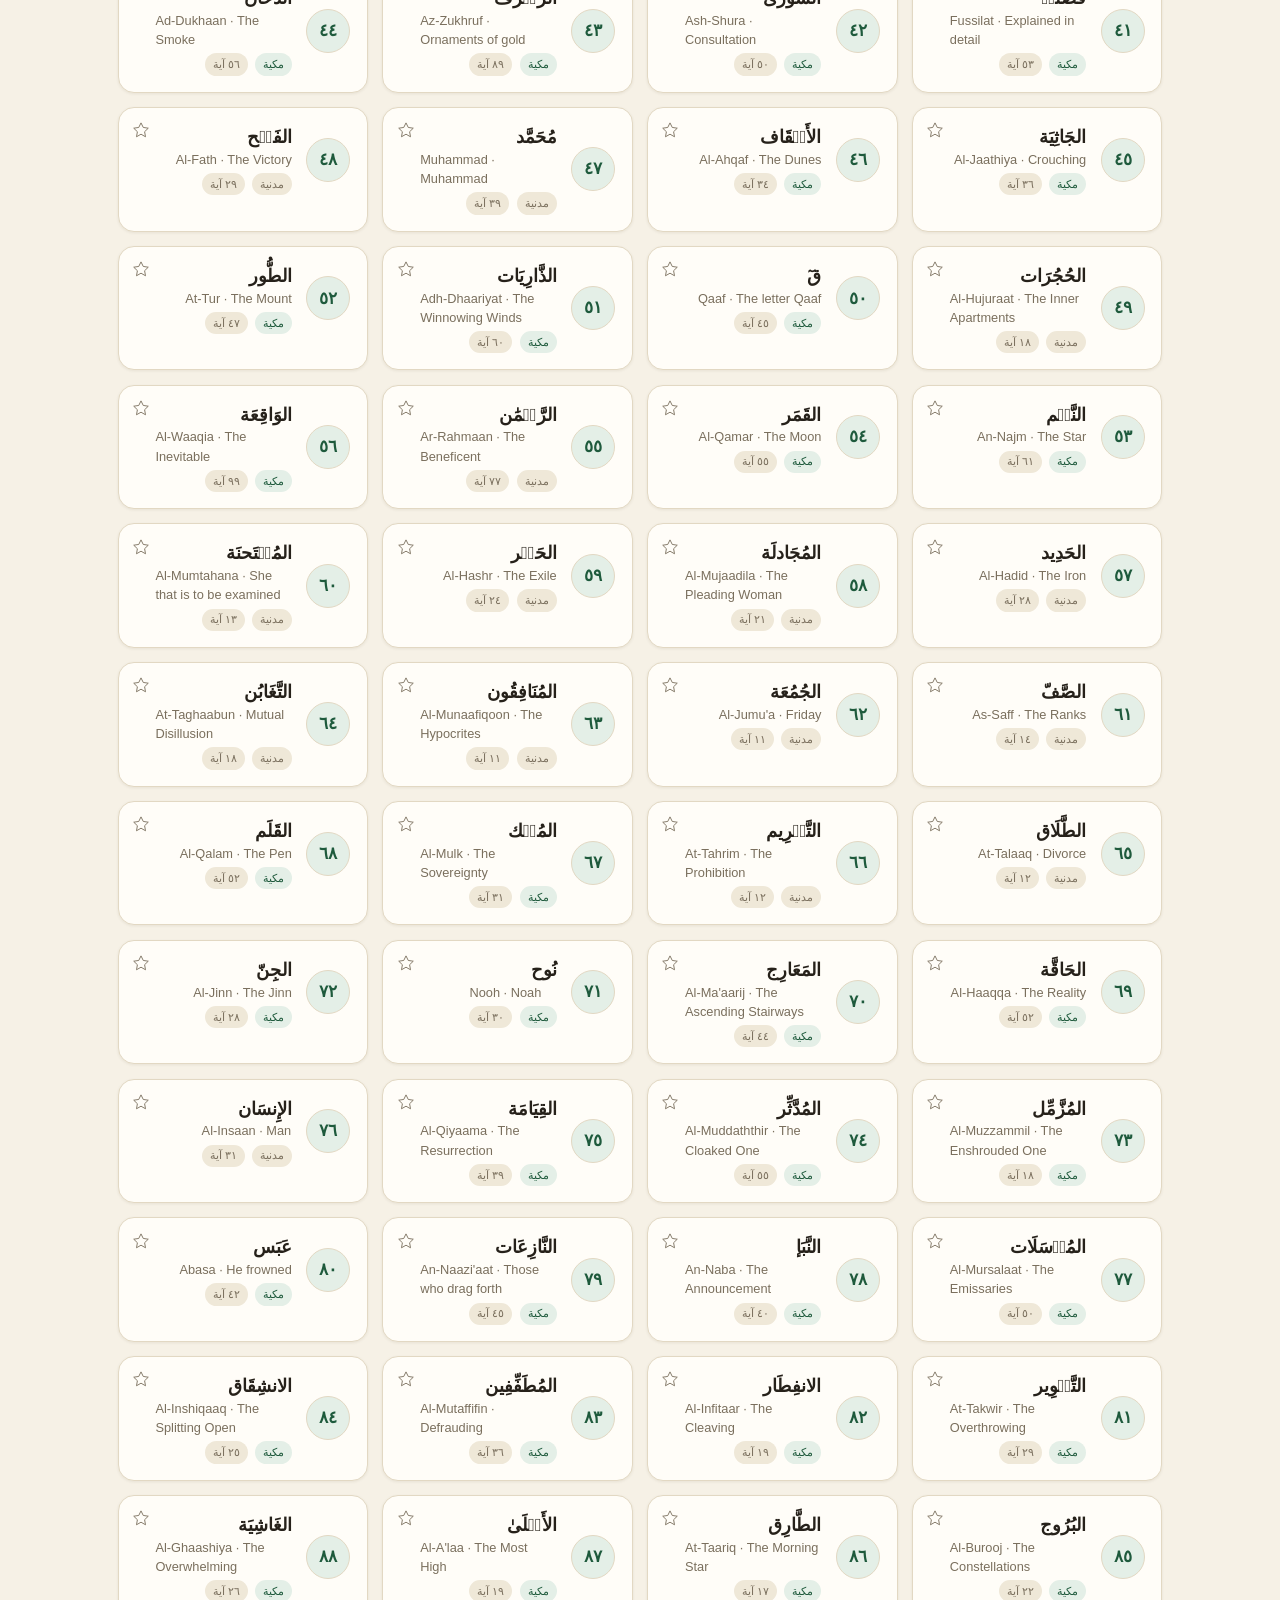
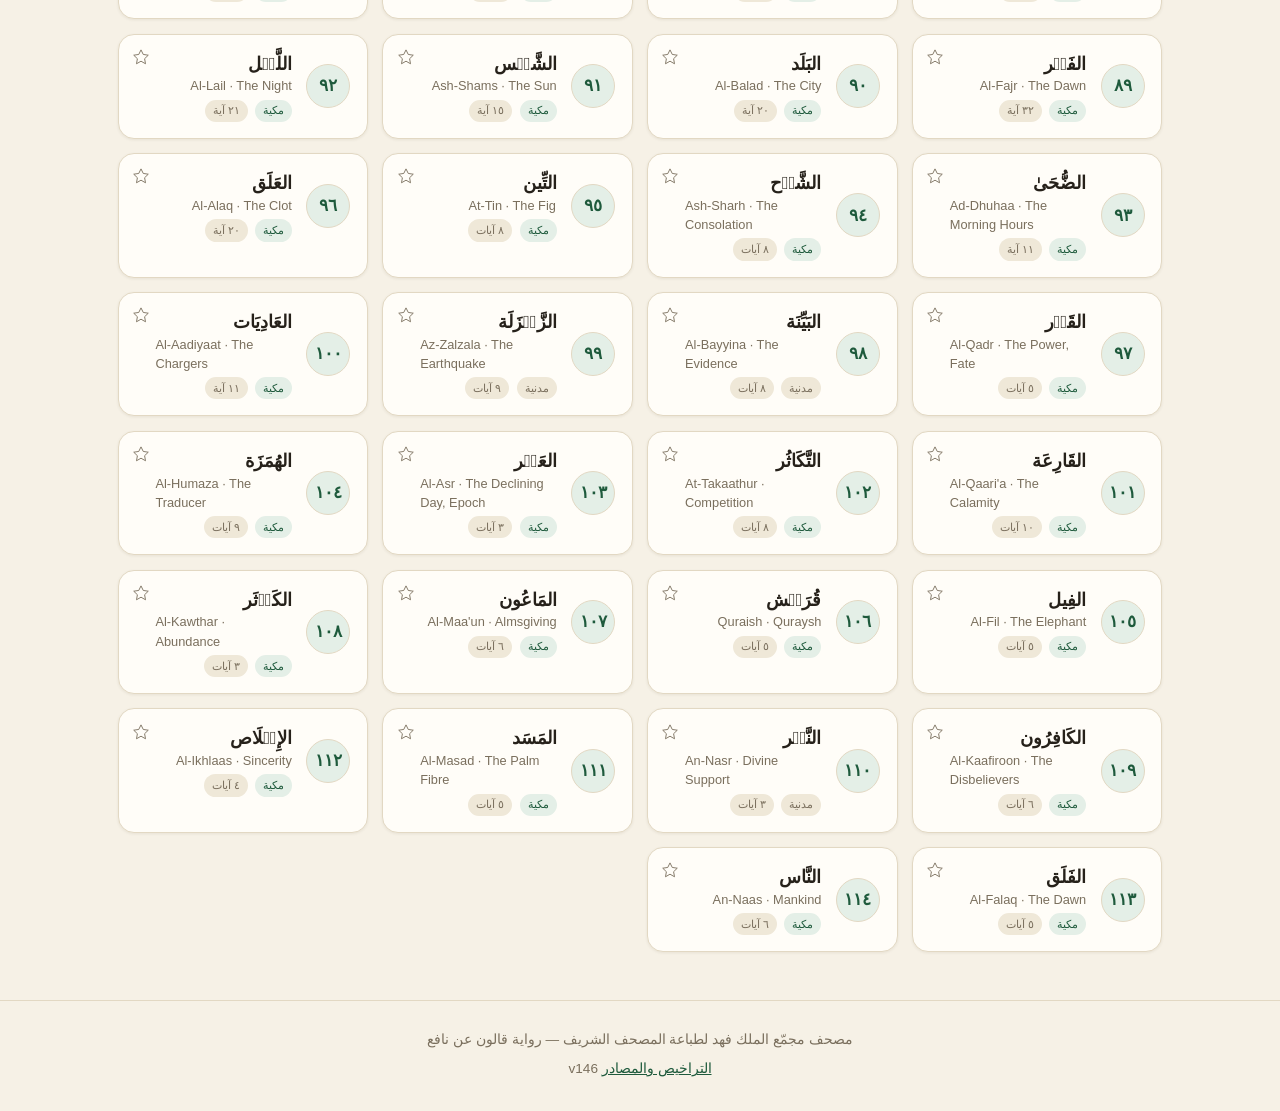
==== commit a2c6ba59: "feat: hide the «اضغط بعد كل تلاوة للمقطع» hint after the first rep tap - memState.repStarted flag (r" ====
--- a/index.html
+++ b/index.html
@@ -121,7 +121,7 @@
 
   <footer class="app-footer">
     <p>مصحف مجمّع الملك فهد لطباعة المصحف الشريف — رواية قالون عن نافع</p>
-    <p><button type="button" id="licenseLink" class="license-link">التراخيص والمصادر</button> <span class="app-version" dir="ltr">v145</span></p>
+    <p><button type="button" id="licenseLink" class="license-link">التراخيص والمصادر</button> <span class="app-version" dir="ltr">v146</span></p>
   </footer>
 
   <script src="app.js"></script>
--- a/styles.css
+++ b/styles.css
@@ -1707,6 +1707,7 @@
 .mem-rep-btn:disabled {
   opacity: 0.9; cursor: default;
 }
+.mem-rep-btn.mem-rep-started .mem-rep-label { visibility: hidden; }
 .mem-rep-btn.mem-rep-done {
   background: var(--surface-2) !important;
   border-color: var(--accent) !important; color: var(--accent) !important;
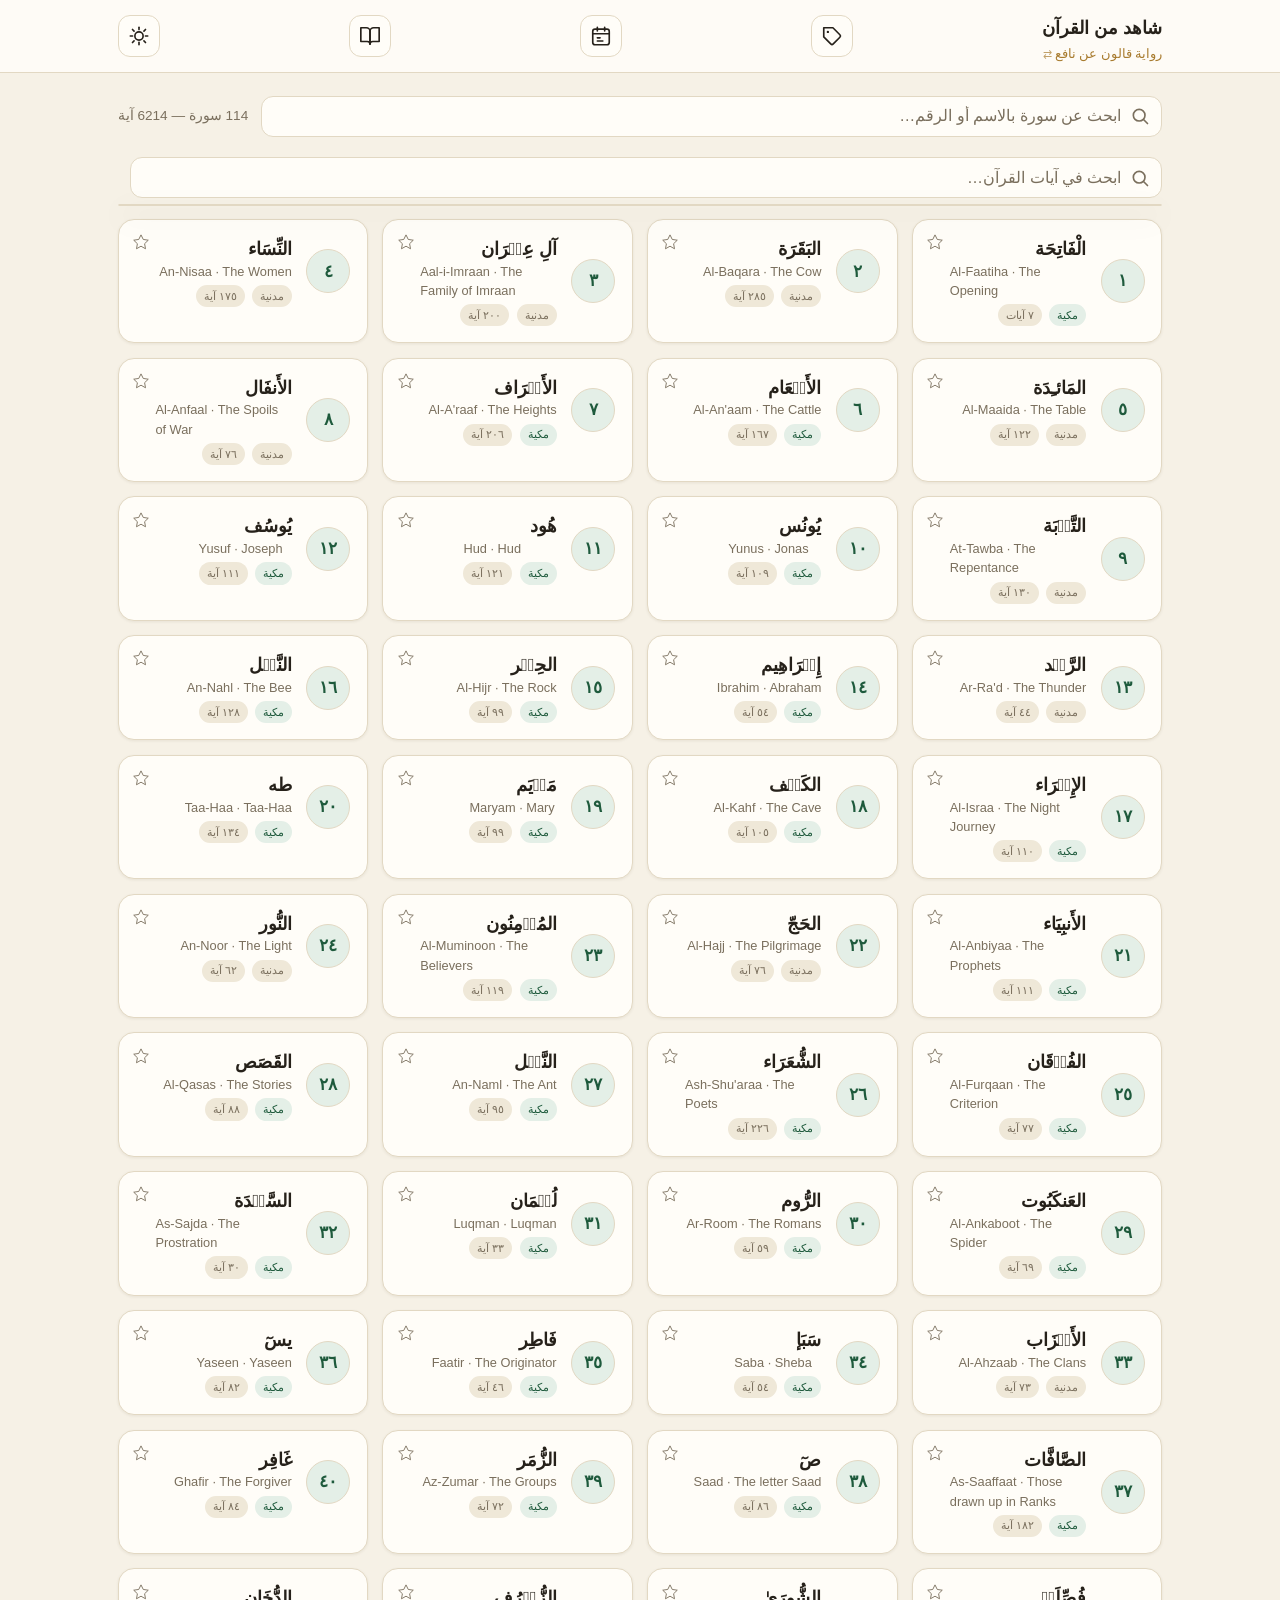
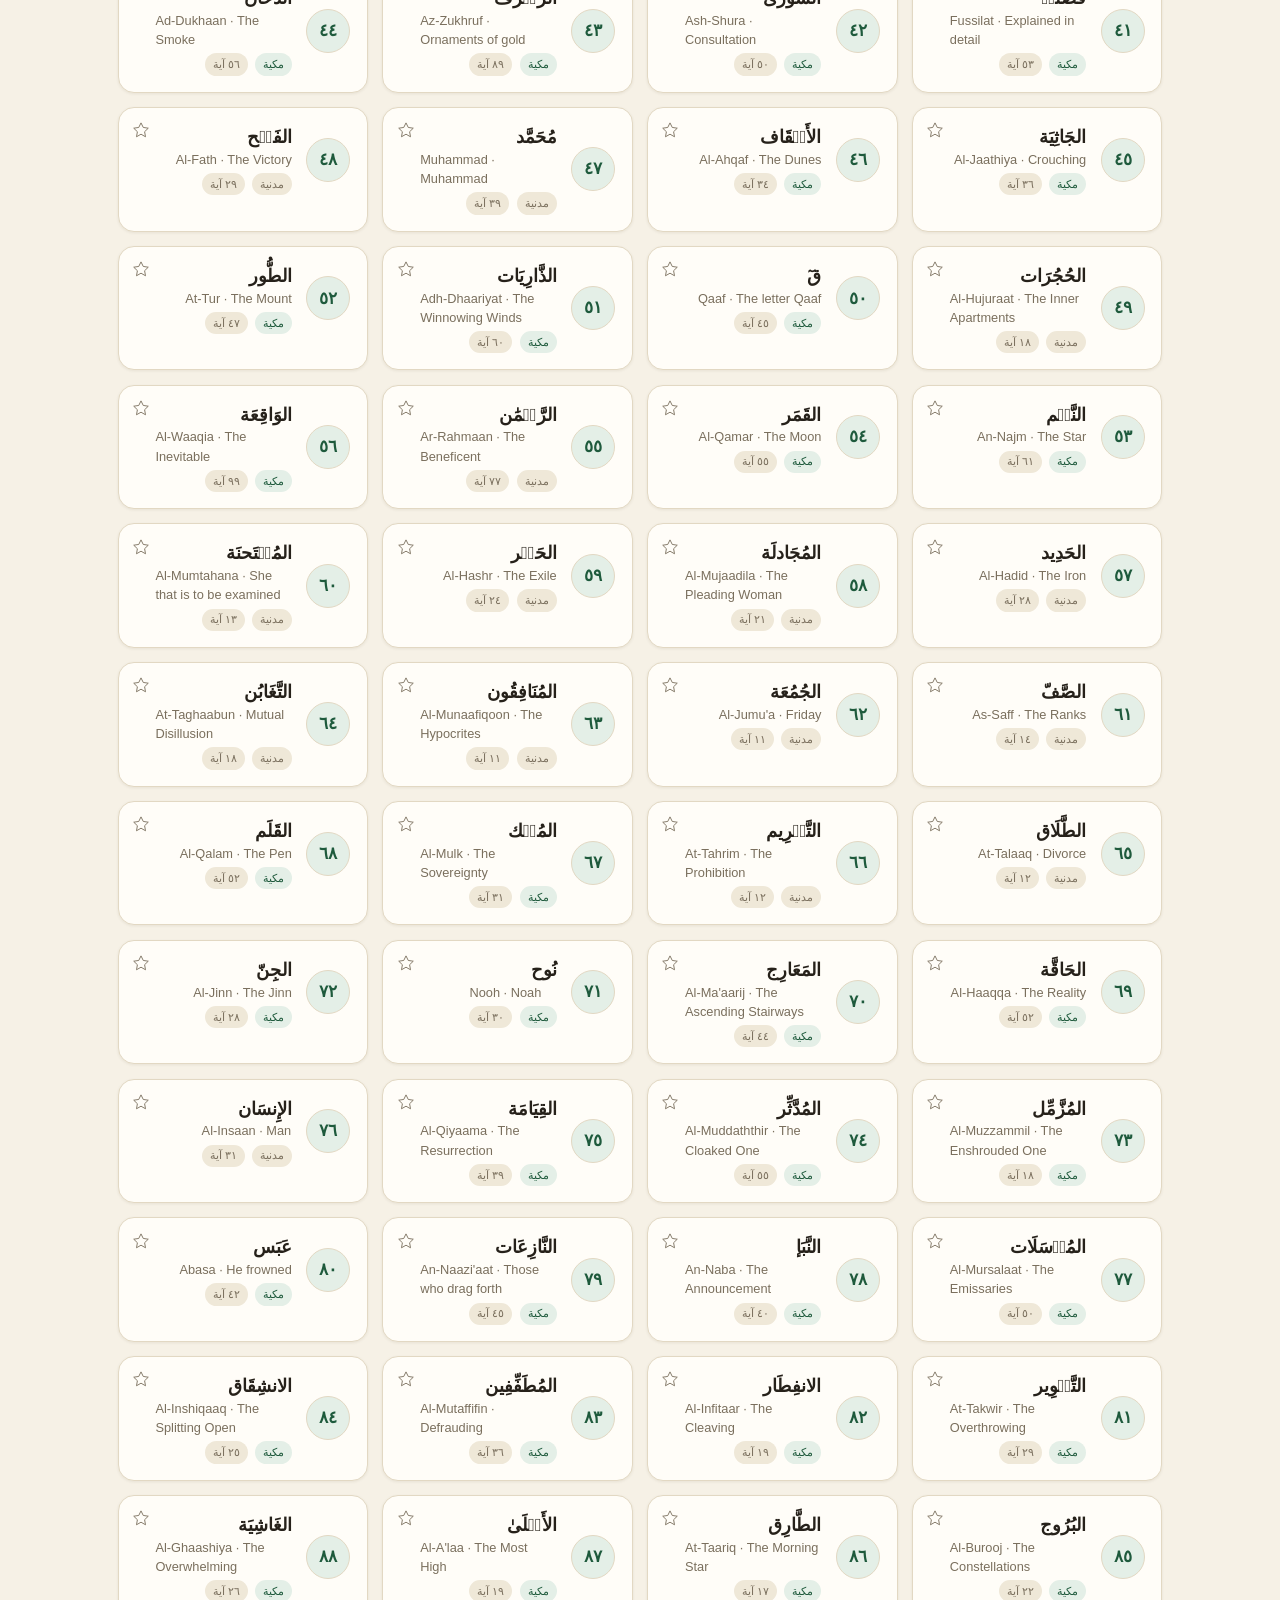
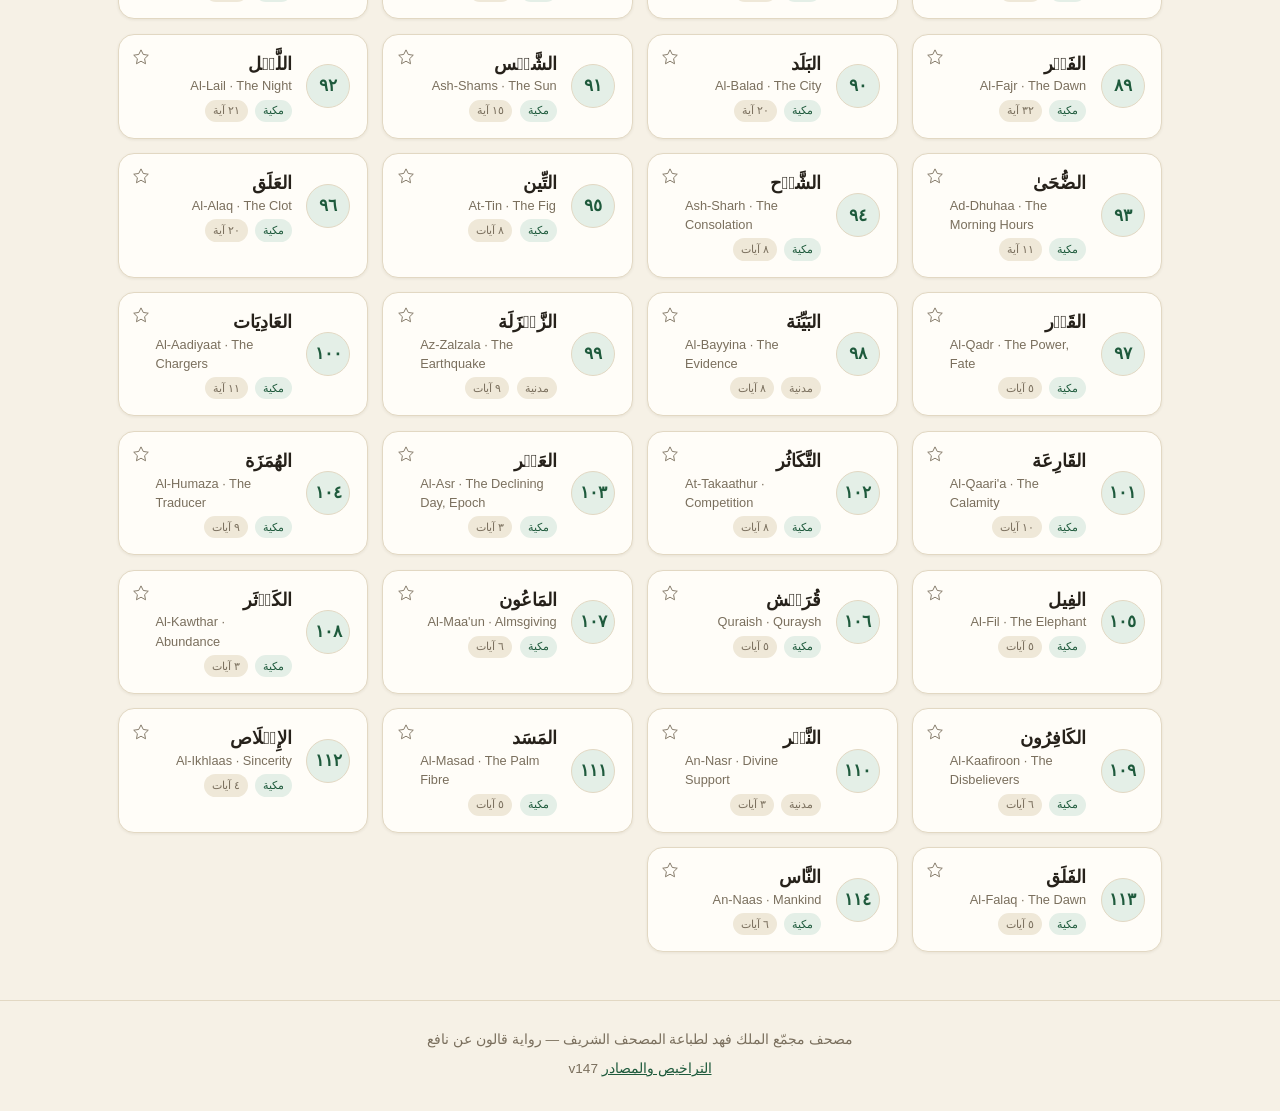
==== commit 5270ff39: "feat: shrink the rep button to a compact counter once the tap hint hides - the m_label span goes dis" ====
--- a/index.html
+++ b/index.html
@@ -121,7 +121,7 @@
 
   <footer class="app-footer">
     <p>مصحف مجمّع الملك فهد لطباعة المصحف الشريف — رواية قالون عن نافع</p>
-    <p><button type="button" id="licenseLink" class="license-link">التراخيص والمصادر</button> <span class="app-version" dir="ltr">v146</span></p>
+    <p><button type="button" id="licenseLink" class="license-link">التراخيص والمصادر</button> <span class="app-version" dir="ltr">v147</span></p>
   </footer>
 
   <script src="app.js"></script>
--- a/styles.css
+++ b/styles.css
@@ -1707,7 +1707,12 @@
 .mem-rep-btn:disabled {
   opacity: 0.9; cursor: default;
 }
-.mem-rep-btn.mem-rep-started .mem-rep-label { visibility: hidden; }
+.mem-rep-btn.mem-rep-started .mem-rep-label { display: none; }
+.mem-rep-btn.mem-rep-started {
+  min-width: 0;
+  padding-inline: 1rem !important;
+  transition: padding 0.15s ease;
+}
 .mem-rep-btn.mem-rep-done {
   background: var(--surface-2) !important;
   border-color: var(--accent) !important; color: var(--accent) !important;
